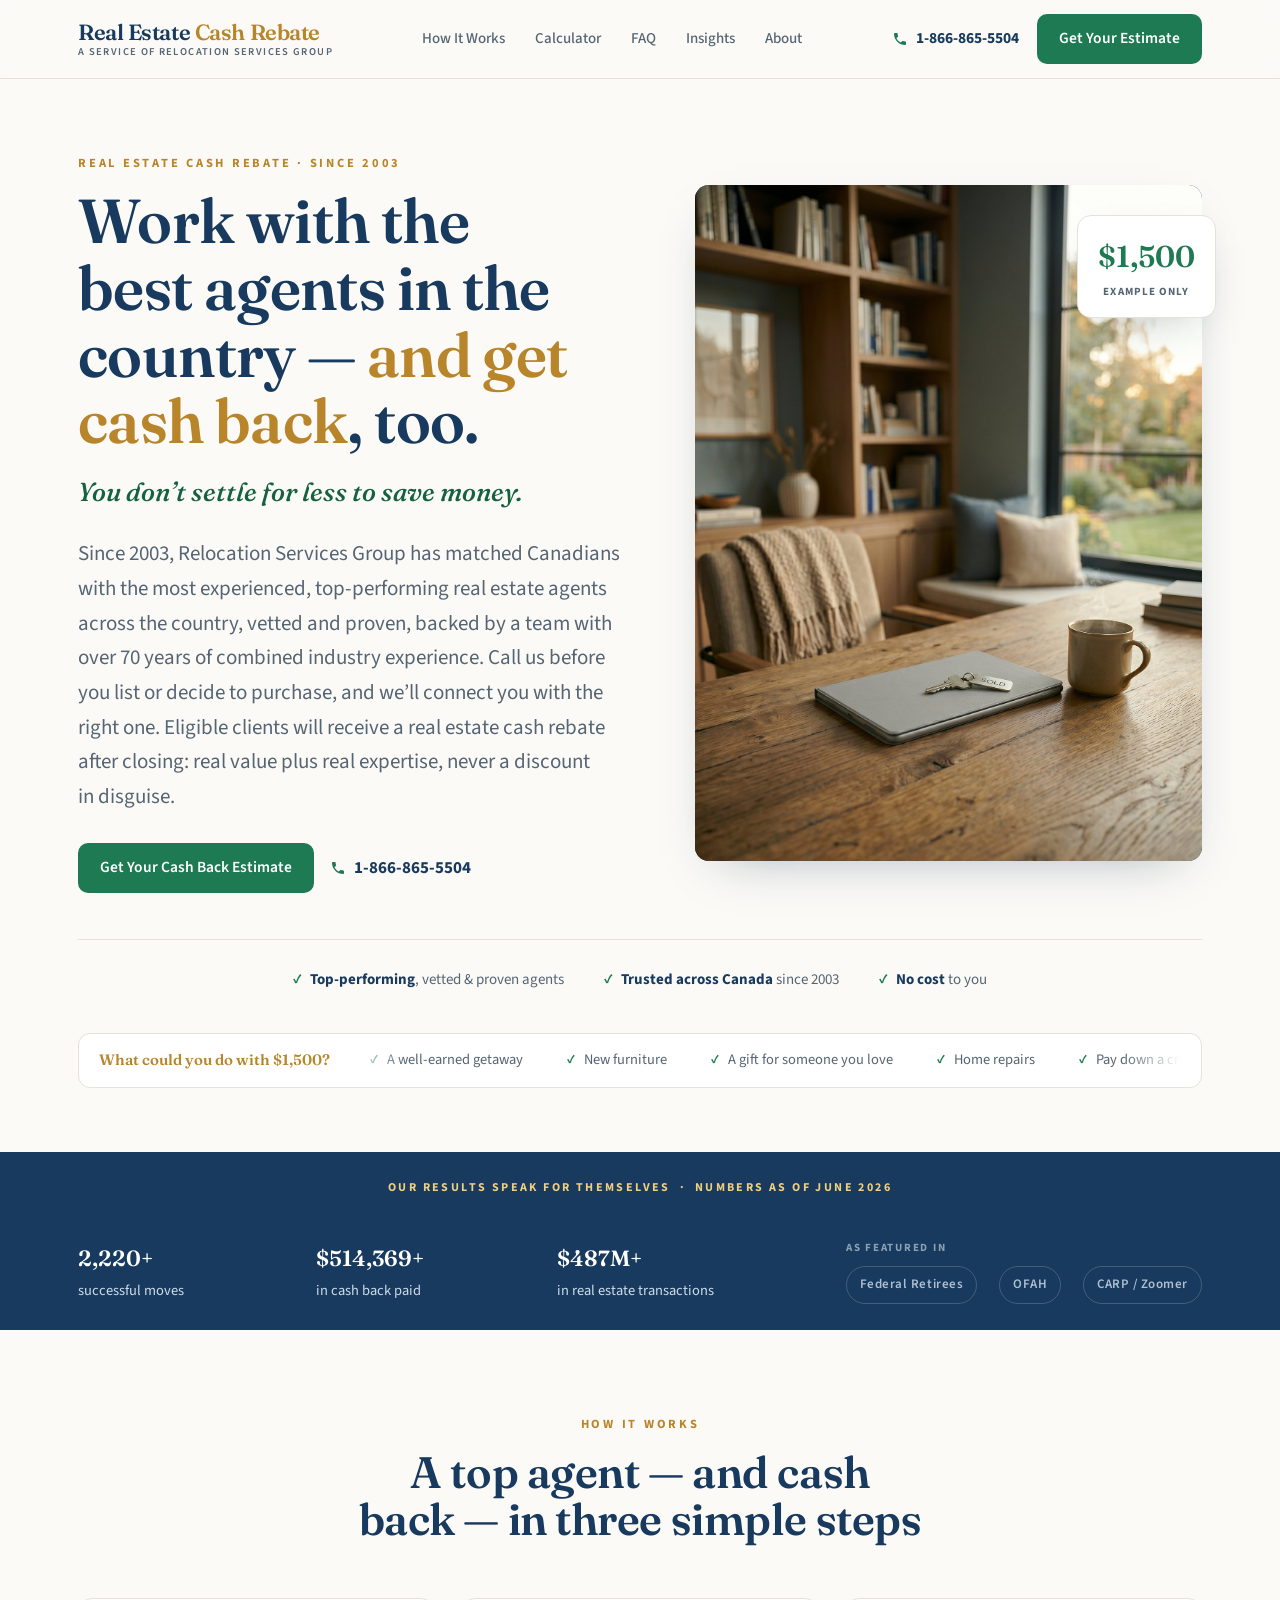
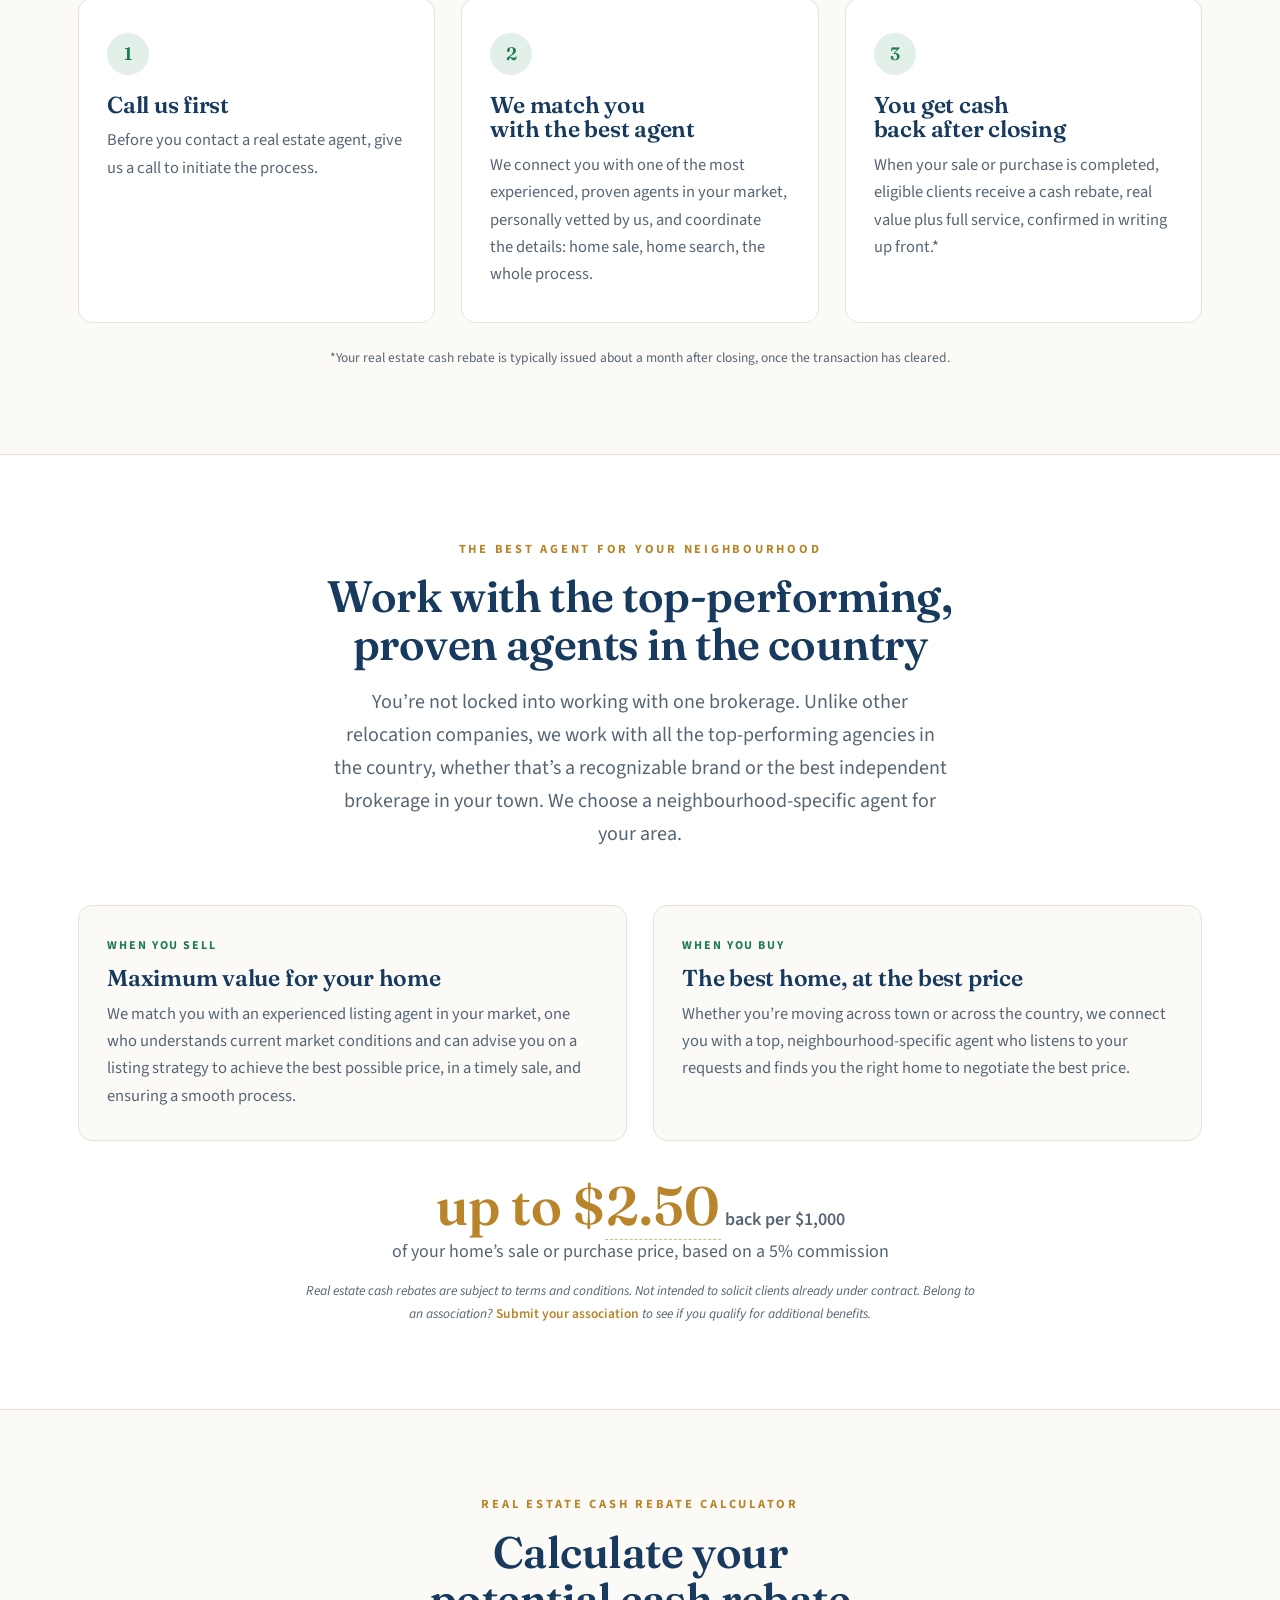
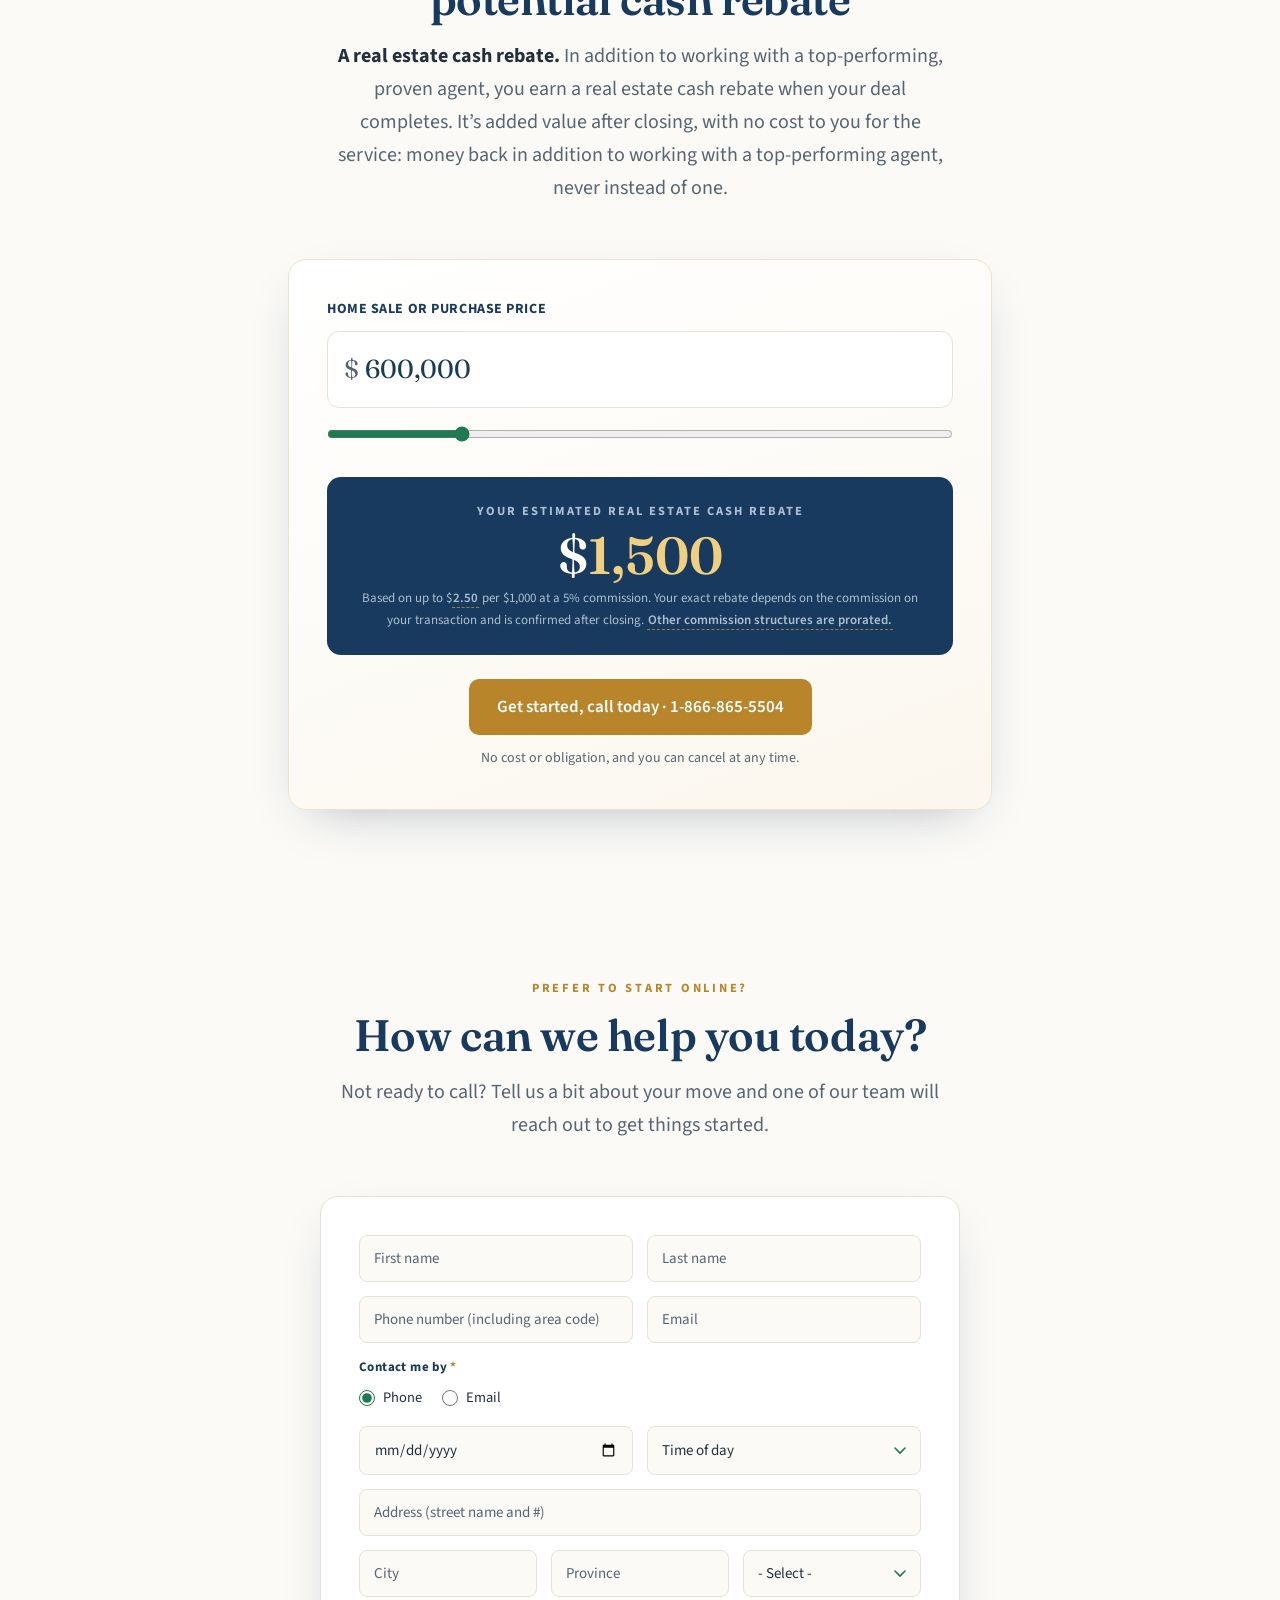
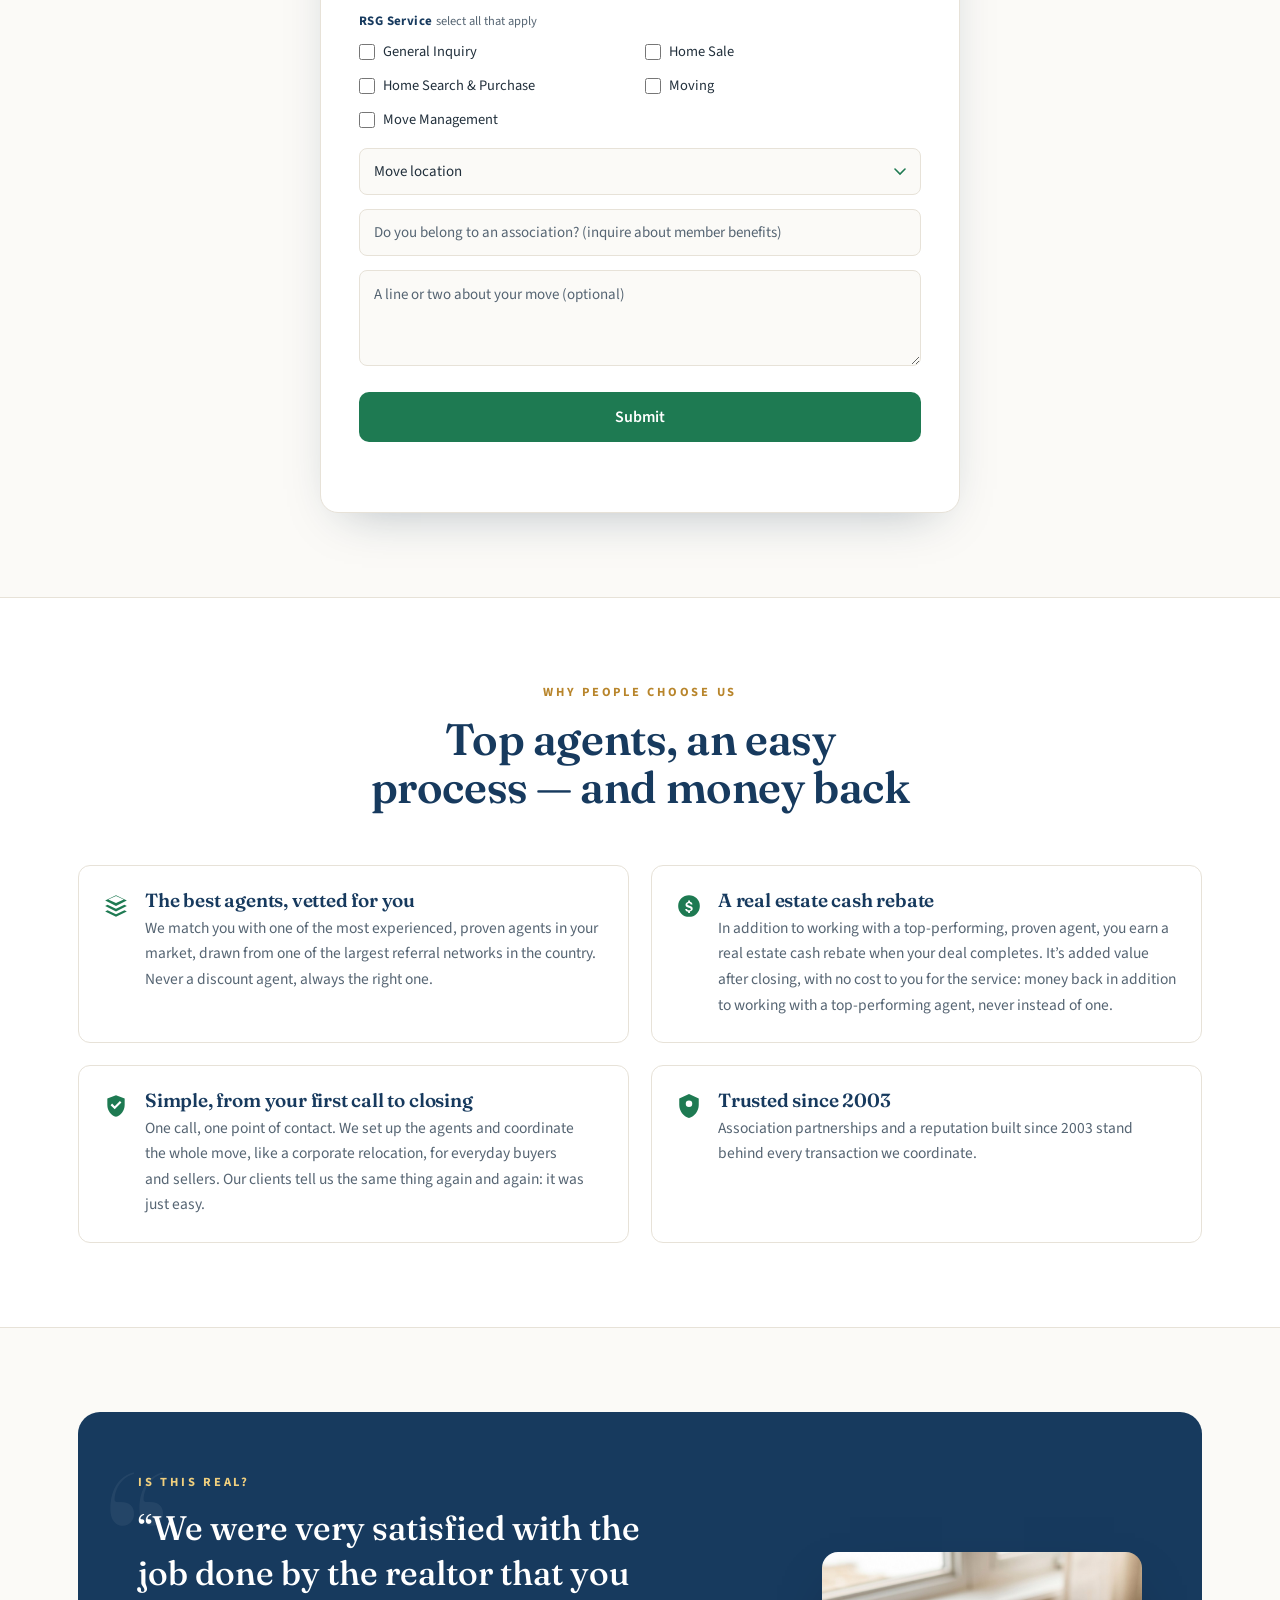
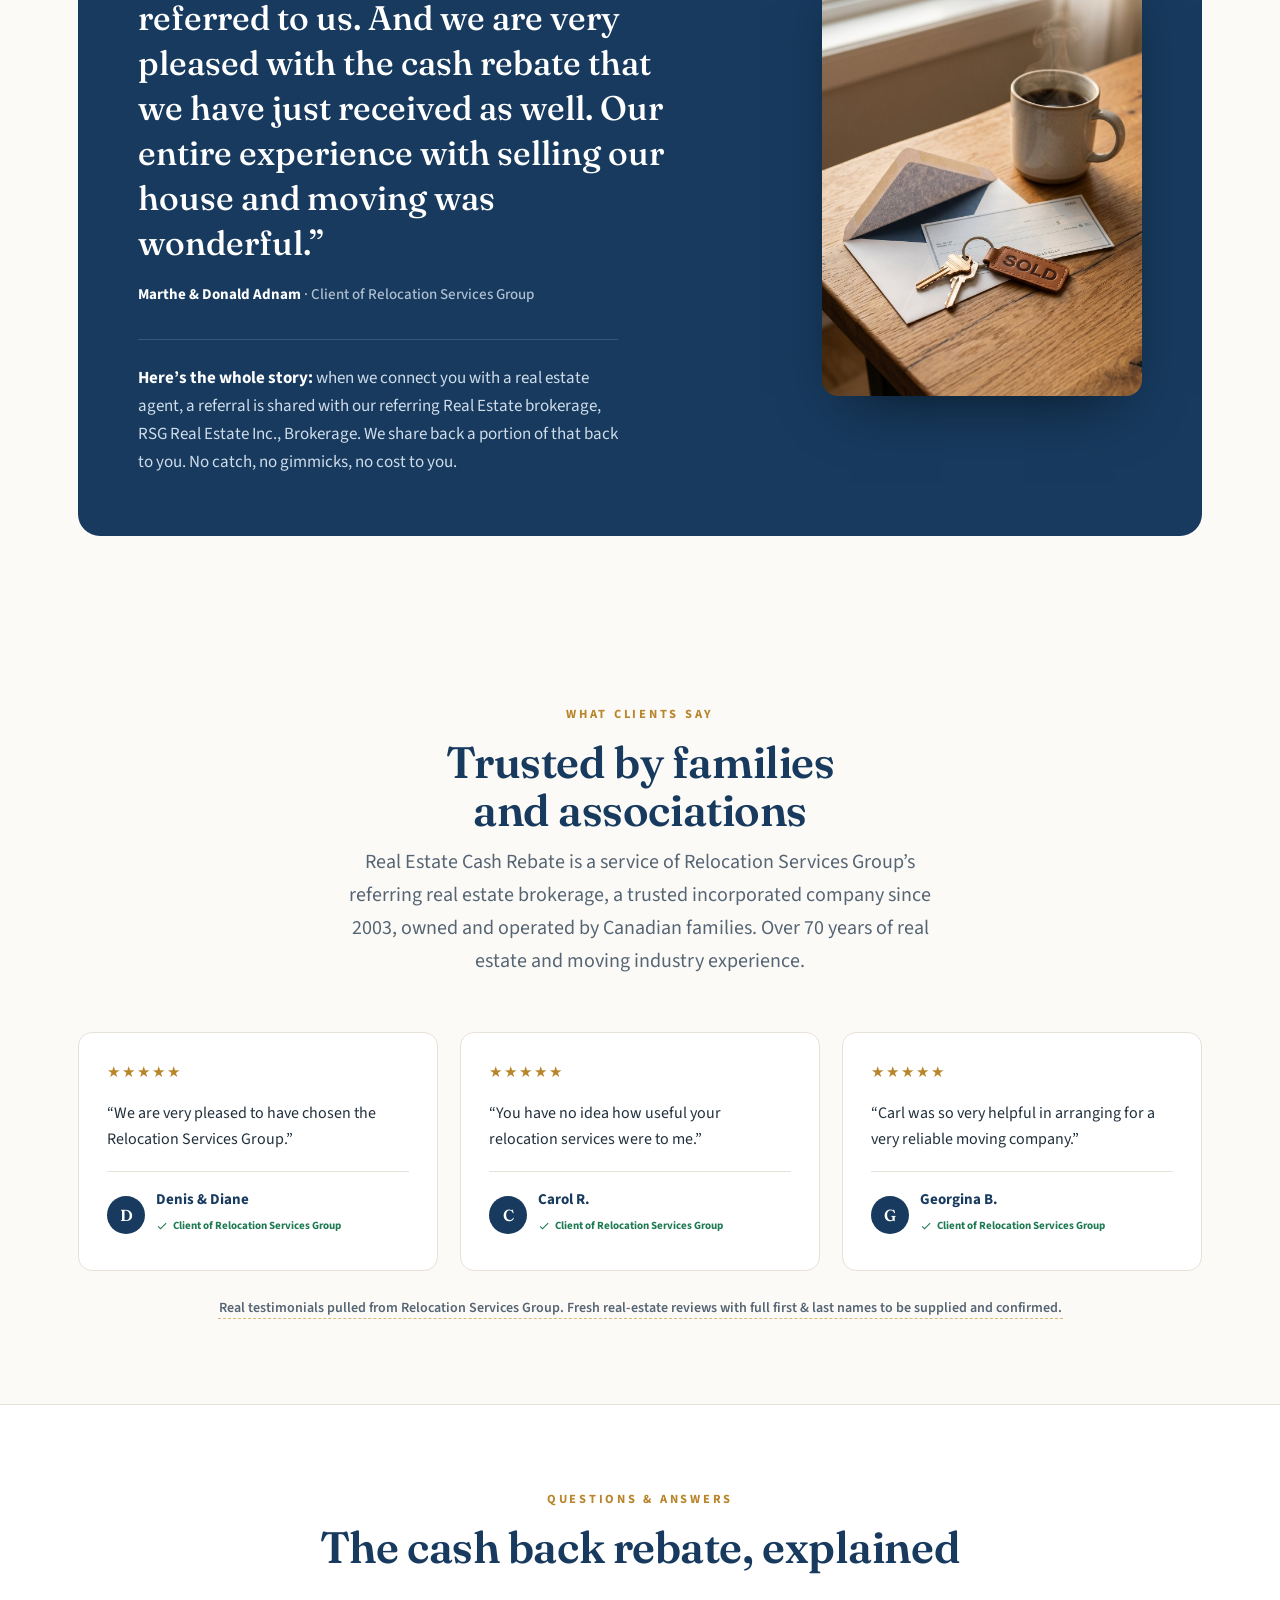
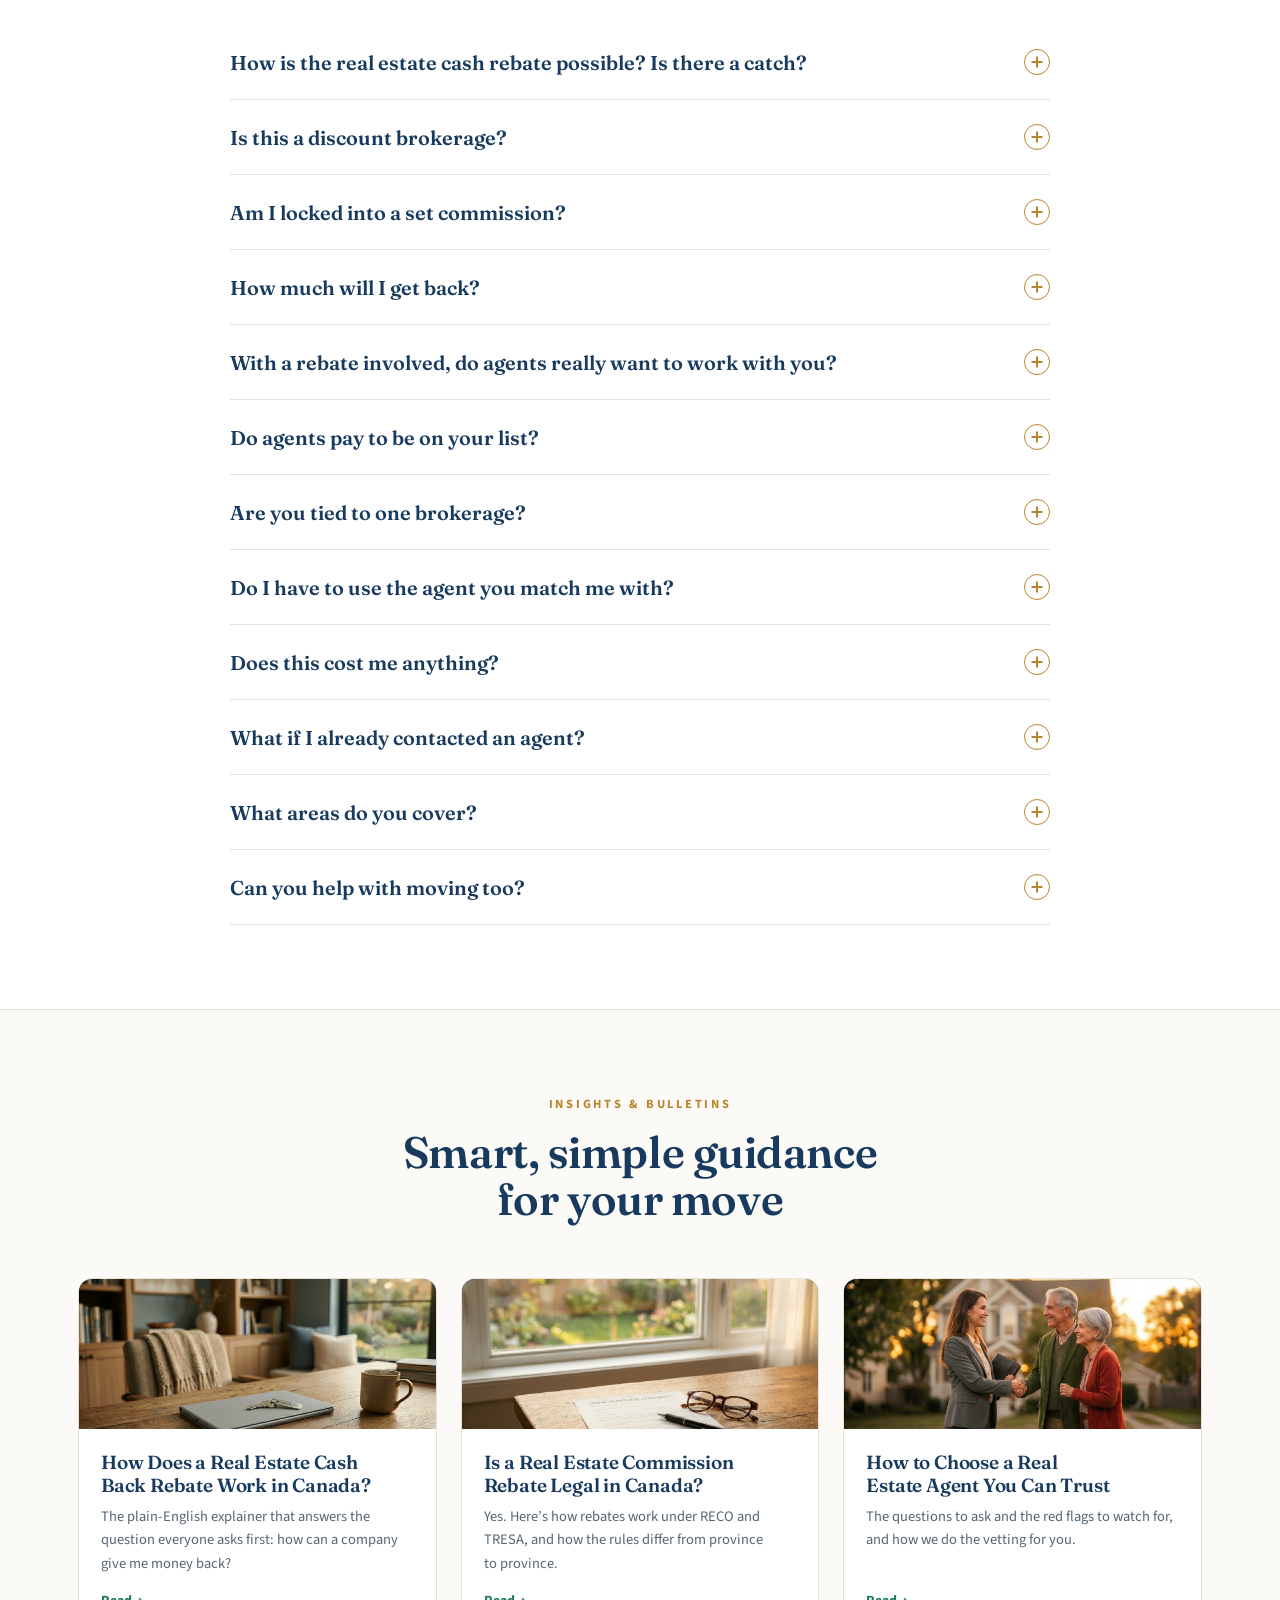
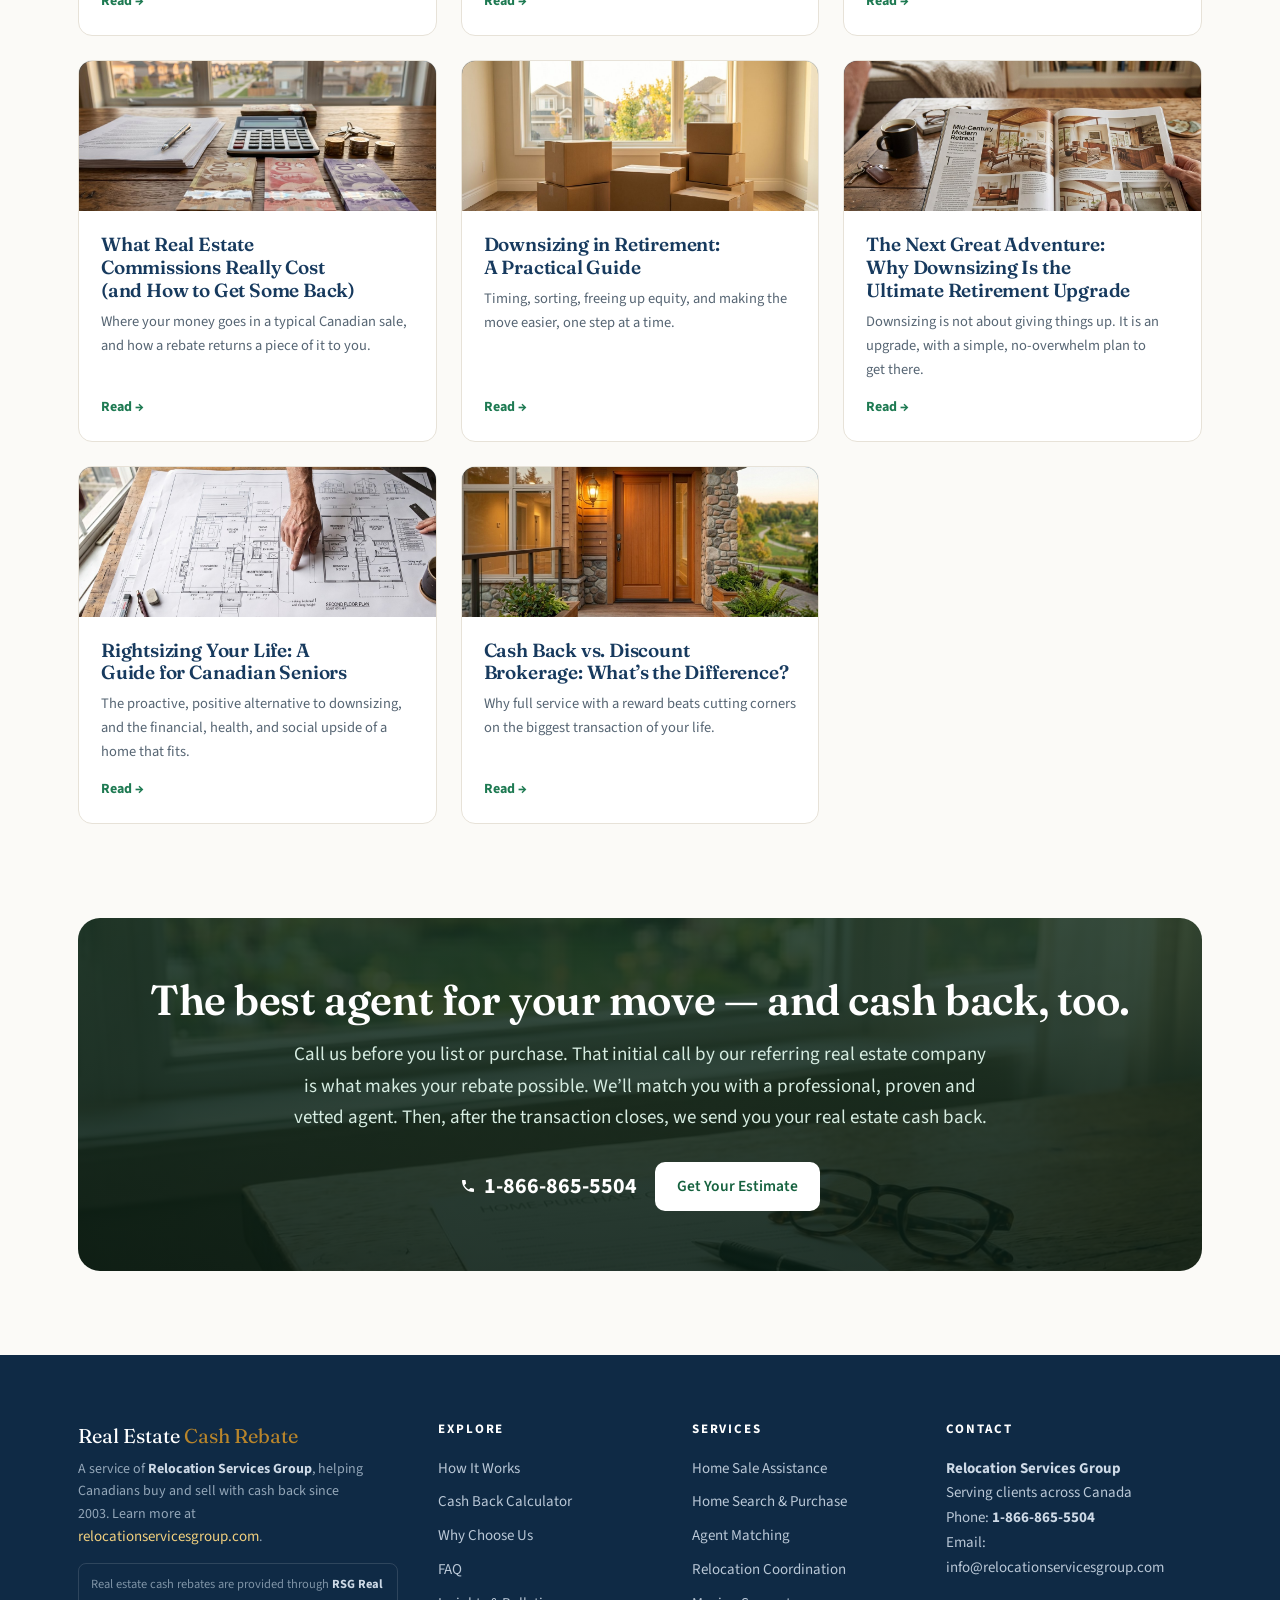
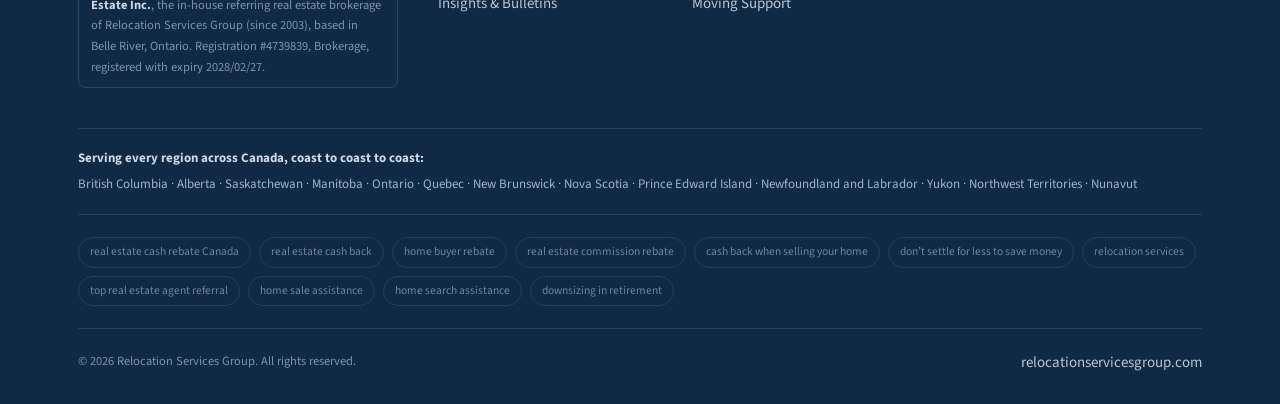
==== index.html @ 8f7b633a "Move contact form section up, directly under the calculator Give people who scroll to the calculator" ====
<!DOCTYPE html>
<html lang="en">
<head>
<meta charset="UTF-8">
<meta name="viewport" content="width=device-width, initial-scale=1.0">
<title>Real Estate Cashback Canada | Cash Back When You Buy or Sell a Home</title>
<meta name="description" content="Real estate cashback done right. Since 2003, Relocation Services Group matches Canadians with the best, most experienced agents and pays a real estate cashback rebate after closing. You don't settle for less to save money. Call before you list.">
<meta name="keywords" content="real estate cashback, real estate cashback Canada, real estate cashback rebate, real estate cash rebate, cash back when buying a home, cash back when selling a home, home buyer rebate, real estate commission rebate, Relocation Services Group">
<meta name="author" content="Relocation Services Group">
<link rel="canonical" href="https://realestatecashback.ca/">
<link rel="icon" type="image/png" href="assets/favicon.png">
<meta name="theme-color" content="#173A5E">
<meta property="og:type" content="website">
<meta property="og:site_name" content="Real Estate Cash Rebate">
<meta property="og:title" content="Real Estate Cashback Canada | The Best Agents, and Cash Back, Too">
<meta property="og:description" content="Real estate cashback done right. Get matched with the best agents across Canada and earn a real estate cashback rebate after closing. You don't settle for less to save money.">
<meta property="og:url" content="https://realestatecashback.ca/">
<meta property="og:image" content="https://realestatecashback.ca/assets/img/og-image.jpg">
<meta property="og:image:width" content="1200">
<meta property="og:image:height" content="630">
<meta name="twitter:card" content="summary_large_image">
<meta name="twitter:title" content="Real Estate Cashback Canada | The Best Agents, and Cash Back, Too">
<meta name="twitter:description" content="Real estate cashback done right. Get matched with the best agents across Canada and earn a real estate cashback rebate after closing.">
<meta name="twitter:image" content="https://realestatecashback.ca/assets/img/og-image.jpg">

<link rel="preconnect" href="https://fonts.googleapis.com">
<link rel="preconnect" href="https://fonts.gstatic.com" crossorigin>
<link href="https://fonts.googleapis.com/css2?family=Fraunces:opsz,wght@9..144,400;9..144,500;9..144,600;9..144,700&family=Source+Sans+3:wght@300;400;500;600;700&display=swap" rel="stylesheet">
<style>
  :root{
    --paper:#FBFAF7;          /* warm off-white base */
    --white:#FFFFFF;
    --ink:#22303C;            /* charcoal body text */
    --ink-soft:#566573;
    --navy:#173A5E;           /* primary, trust */
    --navy-deep:#0F2A45;
    --slate:#5E83A4;          /* support */
    --gold:#B8852B;           /* heritage gold, reward moments */
    --gold-soft:#F3E6C8;
    --green:#1E7A52;          /* action / money / go */
    --green-deep:#16623F;
    --green-soft:#E3F0E9;     /* light green accent wash */
    --green-line:#BFE0CF;     /* light green hairline */
    --line:#E7E2D8;           /* warm hairline */
    --shadow:0 18px 50px -24px rgba(15,42,69,.35);
    --radius:14px;
    --maxw:1180px;
  }
  *{margin:0;padding:0;box-sizing:border-box}
  html{scroll-behavior:smooth}
  body{font-family:'Source Sans 3',sans-serif;color:var(--ink);background:var(--paper);line-height:1.65;font-size:18px;-webkit-font-smoothing:antialiased;text-wrap:pretty}
  h1,h2,h3,h4{font-family:'Fraunces',serif;color:var(--navy);line-height:1.08;font-weight:600;letter-spacing:-.01em;text-wrap:balance}
  a{color:inherit;text-decoration:none}
  .wrap{max-width:var(--maxw);margin:0 auto;padding:0 28px}
  section{padding:84px 0}
  .eyebrow{font-family:'Source Sans 3',sans-serif;font-weight:700;font-size:12.5px;letter-spacing:.22em;text-transform:uppercase;color:var(--gold);margin-bottom:14px}
  .lead{font-size:20px;color:var(--ink-soft);max-width:62ch}

  /* placeholder marking */
  .ph{border-bottom:1px dashed rgba(200,162,62,.7);padding:0 1px;cursor:help;font-style:normal;font-weight:600}

  /* ===== NAV ===== */
  header{position:sticky;top:0;z-index:50;background:rgba(251,250,247,.86);backdrop-filter:blur(10px);border-bottom:1px solid var(--line)}
  .nav{display:flex;align-items:center;justify-content:space-between;height:78px}
  .brand{display:flex;flex-direction:column;line-height:1}
  .brand .mark{font-family:'Fraunces',serif;font-weight:600;font-size:22px;color:var(--navy);letter-spacing:-.02em}
  .brand .mark span{color:var(--gold)}
  .brand .sub{font-size:10.5px;letter-spacing:.13em;text-transform:uppercase;color:var(--ink-soft);margin-top:4px;font-weight:600}
  .navlinks{display:flex;gap:30px;align-items:center}
  .navlinks a{font-size:15px;font-weight:500;color:var(--ink-soft);transition:color .2s}
  .navlinks a:hover{color:var(--navy)}
  .nav-cta{display:flex;align-items:center;gap:18px}
  .phone{display:flex;align-items:center;gap:8px;font-weight:700;color:var(--navy);font-size:15.5px}
  .phone svg{width:16px;height:16px;fill:var(--green)}
  .btn{display:inline-block;background:var(--green);color:#fff;font-weight:600;font-size:15.5px;padding:12px 22px;border-radius:10px;border:none;cursor:pointer;transition:transform .15s, background .2s;font-family:inherit}
  .btn:hover{background:var(--green-deep);transform:translateY(-1px)}
  .btn-ghost{background:transparent;color:var(--navy);border:1.5px solid var(--navy)}
  .btn-ghost:hover{background:var(--navy);color:#fff}
  .btn-gold{background:var(--gold)}
  .btn-gold:hover{background:#9c6f1f}
  .hamb{display:none;flex-direction:column;gap:5px;background:none;border:none;cursor:pointer;padding:8px}
  .hamb span{width:24px;height:2px;background:var(--navy);transition:.3s}

  /* ===== HERO ===== */
  .hero{padding:74px 0 64px;position:relative;overflow:hidden}
  .hero-grid{display:grid;grid-template-columns:1.05fr .95fr;gap:56px;align-items:center}
  .hero h1{font-size:clamp(38px,5vw,62px);font-weight:600}
  .hero h1 em{font-style:normal;color:var(--gold)}
  .hero .lead{margin:22px 0 30px;font-size:21px}
  .hero-actions{display:flex;gap:16px;align-items:center;flex-wrap:wrap}
  .hero-actions .phone{font-size:17px}
  .hero-trust{margin-top:46px;padding-top:28px;border-top:1px solid var(--line);display:flex;flex-wrap:wrap;justify-content:center;gap:16px 40px;font-size:15px;color:var(--ink-soft)}
  .hero-trust span::before{content:"\2713";color:var(--green);font-weight:800;font-size:13px;position:relative;top:-1px;margin-right:9px}
  .hero-trust b{color:var(--navy);font-weight:700}
  .hero-card{position:relative}
  .imgph{position:relative;border-radius:var(--radius);overflow:hidden;box-shadow:var(--shadow);aspect-ratio:3/4;background:
    radial-gradient(120% 90% at 70% 10%, #2C557E 0%, #173A5E 45%, #0F2A45 100%);}
  .imgph .scene{position:absolute;inset:0;display:flex;align-items:flex-end;justify-content:center}
  .imgph svg{width:78%;height:auto;opacity:.96}
  .imgph img{position:absolute;inset:0;width:100%;height:100%;object-fit:cover;object-position:center;display:block}
  .imgph .cap{position:absolute;left:14px;bottom:12px;font-size:11.5px;color:#cdd9e6;background:rgba(15,42,69,.5);padding:5px 10px;border-radius:7px;letter-spacing:.02em}
  .badge-float{position:absolute;right:-14px;top:30px;background:#fff;border:1px solid var(--line);border-radius:14px;box-shadow:var(--shadow);padding:16px 20px;text-align:center}
  .badge-float .big{font-family:'Fraunces',serif;font-size:30px;color:var(--green);font-weight:600}
  .badge-float .lbl{font-size:11px;letter-spacing:.1em;text-transform:uppercase;color:var(--ink-soft);font-weight:700;margin-top:2px}

  /* ===== TRUST BAR ===== */
  .trustbar{background:var(--navy);color:#dde7f0;padding:26px 0}
  .trustbar .wrap{display:flex;align-items:center;justify-content:space-between;gap:30px;flex-wrap:wrap}
  .trust-eyebrow{flex-basis:100%;text-align:center;color:#F0CF7E;font-weight:700;font-size:12px;letter-spacing:.2em;text-transform:uppercase;margin-bottom:12px}
  .trust-item{font-size:14.5px;color:#cfdcea;display:flex;flex-direction:column;gap:2px}
  .trust-item b{font-family:'Fraunces',serif;color:#fff;font-size:22px;font-weight:600}
  .trust-logos{display:flex;gap:22px;align-items:center;flex-wrap:wrap}
  .trust-logos span{font-size:13px;font-weight:600;letter-spacing:.04em;color:#aebfd1;border:1px solid rgba(255,255,255,.18);padding:7px 13px;border-radius:30px}
  .trust-featured{display:flex;flex-direction:column;gap:9px;align-items:flex-start}
  .trust-featured-label{font-size:11px;letter-spacing:.16em;text-transform:uppercase;color:#8ba0b5;font-weight:700}

  /* ===== STEPS ===== */
  .center{text-align:center;max-width:720px;margin:0 auto 54px}
  .center .lead{margin:0 auto}
  .steps{display:grid;grid-template-columns:repeat(3,1fr);gap:26px}
  .step{background:var(--white);border:1px solid var(--line);border-radius:var(--radius);padding:34px 28px;position:relative}
  .step .num{font-family:'Fraunces',serif;font-size:18px;font-weight:600;color:var(--green);width:42px;height:42px;border-radius:50%;background:var(--green-soft);display:flex;align-items:center;justify-content:center;margin-bottom:18px}
  .step h3{font-size:23px;margin-bottom:10px}
  .step p{color:var(--ink-soft);font-size:16.5px}

  /* ===== VALUE ===== */
  .value{background:var(--white);border-top:1px solid var(--line);border-bottom:1px solid var(--line)}
  .value-grid{display:grid;grid-template-columns:1.1fr 1fr;gap:56px;align-items:center}
  .value h2{font-size:clamp(30px,3.6vw,44px);margin-bottom:18px}
  .value .rate{font-family:'Fraunces',serif;font-size:54px;color:var(--gold);font-weight:600;line-height:1}
  .value .rate small{font-size:18px;color:var(--ink-soft);font-family:'Source Sans 3';font-weight:600}
  .disclaim{font-size:13.5px;color:var(--ink-soft);margin-top:14px;font-style:italic}
  .value-split{display:grid;grid-template-columns:1fr 1fr;gap:26px;margin:42px 0 38px}
  .vcol{background:var(--paper);border:1px solid var(--line);border-radius:var(--radius);padding:30px 28px}
  .vcol .vtag{font-weight:700;font-size:12px;letter-spacing:.16em;text-transform:uppercase;color:var(--green);margin-bottom:10px}
  .vcol h3{font-size:23px;margin-bottom:10px}
  .vcol p{color:var(--ink-soft);font-size:16.5px}
  .rate-callout{text-align:center;max-width:680px;margin:0 auto}
  .hero .tagline{font-family:'Fraunces',serif;font-style:italic;font-size:clamp(20px,2.4vw,26px);color:var(--green-deep);margin:16px 0 0;font-weight:500}

  /* ===== CALCULATOR ===== */
  .calc-card{background:linear-gradient(160deg,#fff, #FBF7EE);border:1px solid #ECE3CF;border-radius:18px;padding:38px;box-shadow:var(--shadow)}
  .calc-card label{display:block;font-weight:700;font-size:14px;letter-spacing:.04em;text-transform:uppercase;color:var(--navy);margin-bottom:10px}
  .calc-input{display:flex;align-items:center;border:1.5px solid var(--line);border-radius:12px;background:#fff;padding:4px 16px;font-size:26px;font-family:'Fraunces',serif;color:var(--navy)}
  .calc-input span{color:var(--ink-soft)}
  .calc-input input{border:none;outline:none;font:inherit;color:var(--navy);width:100%;padding:12px 6px;background:transparent}
  input[type=range]{width:100%;margin-top:18px;accent-color:var(--green)}
  .calc-result{margin-top:26px;background:var(--navy);border-radius:14px;padding:24px 26px;color:#fff;text-align:center}
  .calc-result .lbl{font-size:12.5px;letter-spacing:.16em;text-transform:uppercase;color:#aebfd1;font-weight:700}
  .calc-result .amt{font-family:'Fraunces',serif;font-size:52px;font-weight:600;color:#fff;line-height:1.05;margin:6px 0}
  .calc-result .amt em{color:#F0CF7E;font-style:normal}
  .calc-note{font-size:13px;color:#aebfd1;margin-top:6px}

  /* ===== REBATE TICKER ===== */
  .rebate-ticker{margin-top:40px;display:flex;align-items:center;gap:18px;background:var(--white);border:1px solid var(--line);border-radius:12px;padding:14px 20px;overflow:hidden}
  .rt-label{flex-shrink:0;font-family:'Fraunces',serif;font-weight:600;font-size:15px;color:var(--gold)}
  .rt-track{display:flex;overflow:hidden;-webkit-mask-image:linear-gradient(90deg,transparent,#000 7%,#000 93%,transparent);mask-image:linear-gradient(90deg,transparent,#000 7%,#000 93%,transparent)}
  .rt-set{display:flex;flex-shrink:0;animation:rtscroll 30s linear infinite}
  .rt-set span{white-space:nowrap;font-size:14.5px;color:var(--ink-soft);padding:0 22px;display:flex;align-items:center;gap:9px}
  .rt-set span::before{content:"\2713";color:var(--green);font-weight:800;font-size:12px}
  @keyframes rtscroll{from{transform:translateX(0)}to{transform:translateX(-100%)}}
  @media(prefers-reduced-motion:reduce){.rt-set{animation:none}.rt-track{overflow-x:auto}}

  /* ===== WHY ===== */
  .why-grid{display:grid;grid-template-columns:repeat(2,1fr);gap:22px;margin-top:10px}
  .why-item{display:flex;gap:16px;background:var(--white);border:1px solid var(--line);border-radius:12px;padding:24px}
  .why-item svg{width:26px;height:26px;flex-shrink:0;fill:var(--green);margin-top:3px}
  .why-item h4{font-size:19px;margin-bottom:5px}
  .why-item p{font-size:15.5px;color:var(--ink-soft)}

  /* ===== PROOF / SKEPTIC ===== */
  .proof{background:var(--navy);color:#fff;border-radius:22px;padding:60px;margin:0 auto;position:relative;overflow:hidden}
  .proof::before{content:"\201C";position:absolute;top:-30px;left:30px;font-family:'Fraunces',serif;font-size:220px;color:rgba(255,255,255,.06)}
  .proof .eyebrow{color:#F0CF7E}
  .proof blockquote{font-family:'Fraunces',serif;font-size:clamp(24px,3vw,34px);font-weight:500;line-height:1.32;color:#fff;max-width:24ch;position:relative}
  .proof cite{display:block;margin-top:20px;font-style:normal;font-size:15px;color:#aebfd1;font-family:'Source Sans 3'}
  .proof cite b{color:#fff}
  .proof .explain{margin-top:34px;border-top:1px solid rgba(255,255,255,.14);padding-top:24px;max-width:60ch;color:#cfdcea;font-size:17px}
  .proof-grid{display:grid;grid-template-columns:1fr 320px;gap:50px;align-items:center;position:relative;z-index:1}
  .proof-media{position:relative;margin:0;border-radius:16px;overflow:hidden;box-shadow:0 26px 60px -28px rgba(0,0,0,.65)}
  .proof-media img{display:block;width:100%;height:auto}
  .proof-media figcaption{position:absolute;left:12px;bottom:10px;font-size:10.5px;letter-spacing:.06em;text-transform:uppercase;color:#e9eef3;background:rgba(15,42,69,.62);padding:4px 9px;border-radius:6px}

  /* ===== TESTIMONIALS ===== */
  .tgrid{display:grid;grid-template-columns:repeat(3,1fr);gap:22px;margin-top:10px}
  .tcard{background:var(--white);border:1px solid var(--line);border-radius:14px;padding:28px;display:flex;flex-direction:column}
  .stars{color:var(--gold);font-size:15px;letter-spacing:2px;margin-bottom:14px}
  .tcard p{font-size:16px;color:var(--ink);flex:1}
  .tcard .who{margin-top:18px;padding-top:16px;border-top:1px solid var(--line);display:flex;align-items:center;gap:11px}
  .avatar{width:38px;height:38px;border-radius:50%;background:var(--navy);color:#fff;display:flex;align-items:center;justify-content:center;font-family:'Fraunces',serif;font-weight:600;font-size:16px}
  .who .nm{font-weight:700;font-size:15px;color:var(--navy)}
  .who .src{font-size:12px;color:var(--ink-soft)}
  .verified{display:inline-flex;align-items:center;gap:5px;font-size:11px;color:var(--green);font-weight:700;margin-top:2px}
  .verified svg{width:12px;height:12px;fill:var(--green)}

  /* ===== FAQ ===== */
  .faq{max-width:820px;margin:0 auto}
  .faq-item{border-bottom:1px solid var(--line)}
  .faq-q{width:100%;text-align:left;background:none;border:none;cursor:pointer;padding:24px 0;display:flex;justify-content:space-between;align-items:center;gap:20px;font-family:'Fraunces',serif;font-size:20px;font-weight:600;color:var(--navy)}
  .faq-q .ic{flex-shrink:0;width:26px;height:26px;border-radius:50%;border:1.5px solid var(--gold);position:relative;transition:.3s}
  .faq-q .ic::before,.faq-q .ic::after{content:"";position:absolute;background:var(--gold);left:50%;top:50%;transform:translate(-50%,-50%)}
  .faq-q .ic::before{width:11px;height:2px}
  .faq-q .ic::after{width:2px;height:11px;transition:.3s}
  .faq-item.open .ic::after{transform:translate(-50%,-50%) rotate(90deg);opacity:0}
  .faq-a{max-height:0;overflow:hidden;transition:max-height .35s ease}
  .faq-a p{padding:0 0 24px;color:var(--ink-soft);font-size:17px;max-width:70ch}

  /* ===== BULLETINS ===== */
  .bgrid{display:grid;grid-template-columns:repeat(3,1fr);gap:24px;margin-top:10px}
  .bcard{background:var(--white);border:1px solid var(--line);border-radius:14px;overflow:hidden;transition:transform .2s, box-shadow .2s;display:flex;flex-direction:column}
  .bcard:hover{transform:translateY(-3px);box-shadow:var(--shadow)}
  .bcard .thumb{height:150px;background:linear-gradient(135deg,var(--navy),var(--slate));display:flex;align-items:center;justify-content:center;position:relative;overflow:hidden}
  .bcard .thumb img{position:absolute;inset:0;width:100%;height:100%;object-fit:cover}
  .bcard .thumb span{color:#F0CF7E;font-size:11px;letter-spacing:.18em;text-transform:uppercase;font-weight:700}
  .bcard .body{padding:22px;display:flex;flex-direction:column;flex:1}
  .bcard h4{font-size:19px;line-height:1.2;margin-bottom:8px;text-wrap:balance}
  .bcard p{font-size:14.5px;color:var(--ink-soft);flex:1}
  .bcard .read{margin-top:14px;color:var(--green);font-weight:700;font-size:14px}

  /* ===== CTA BAND ===== */
  .ctaband{background:linear-gradient(rgba(11,40,27,.82),rgba(8,28,20,.88)),url('assets/img/bulletin-legal-contract.jpg');background-size:cover;background-position:center 62%;color:#fff;border-radius:22px;padding:60px;text-align:center}
  .ctaband h2{color:#fff;font-size:clamp(28px,3.4vw,42px);margin-bottom:16px}
  .ctaband p{color:#d6ece1;font-size:19px;max-width:880px;margin:0 auto 28px;text-wrap:balance}
  .ctaband .row{display:flex;gap:18px;justify-content:center;align-items:center;flex-wrap:wrap}
  .ctaband .phone{color:#fff;font-size:22px}
  .ctaband .phone svg{fill:#fff}
  .ctaband .btn{background:#fff;color:var(--green-deep)}
  .ctaband .btn:hover{background:#eafaf2}
  .contact-card{max-width:640px;margin:0 auto;background:var(--white);border:1px solid var(--line);border-radius:18px;padding:38px;box-shadow:var(--shadow);text-align:left}
  .cf-row{display:grid;grid-template-columns:1fr 1fr;gap:14px;margin-bottom:14px}
  .contact-card input,.contact-card select,.contact-card textarea{width:100%;font-family:inherit;font-size:15px;color:var(--ink);background:var(--paper);border:1px solid var(--line);border-radius:8px;padding:12px 14px;outline:none;transition:border-color .18s, box-shadow .18s}
  .contact-card textarea{margin-bottom:14px;resize:vertical;line-height:1.55}
  .contact-card input:focus,.contact-card select:focus,.contact-card textarea:focus{border-color:var(--green);box-shadow:0 0 0 3px var(--green-soft)}
  .contact-card ::placeholder{color:var(--ink-soft)}
  .contact-card select{appearance:none;cursor:pointer;padding-right:36px;background-image:url("data:image/svg+xml,%3Csvg xmlns='http://www.w3.org/2000/svg' width='12' height='8' viewBox='0 0 12 8'%3E%3Cpath d='M1 1l5 5 5-5' stroke='%231E7A52' stroke-width='1.6' fill='none' stroke-linecap='round'/%3E%3C/svg%3E");background-repeat:no-repeat;background-position:right 14px center}
  .cf-submit{width:100%;justify-content:center;margin-top:2px;cursor:pointer;border:none;font-size:16px;padding:14px 22px}
  .cf-status{font-size:13.5px;margin-top:14px;text-align:center;min-height:18px;line-height:1.5}
  .cf-status.ok{color:var(--green-deep);font-weight:600}
  .cf-status.err{color:#B3423A}
  .cf-hp{position:absolute;left:-9999px;width:1px;height:1px;overflow:hidden}
  .cf-row-3{grid-template-columns:1fr 1fr 1fr}
  .contact-card>select,.contact-card>input{margin-bottom:14px}
  .cf-field{margin-bottom:16px}
  .cf-label{font-weight:700;font-size:13px;letter-spacing:.03em;color:var(--navy);margin-bottom:8px}
  .cf-label .req{color:var(--gold)}
  .cf-note{font-weight:400;font-size:12.5px;color:var(--ink-soft);text-transform:none;letter-spacing:0}
  .cf-radio-row{display:flex;gap:20px}
  .cf-radio,.cf-check{display:flex;align-items:center;gap:8px;font-size:14.5px;color:var(--ink);cursor:pointer}
  .cf-radio input,.cf-check input{width:16px;height:16px;accent-color:var(--green);cursor:pointer}
  .cf-check-grid{display:grid;grid-template-columns:1fr 1fr;gap:10px}
  @media(max-width:640px){.cf-row{grid-template-columns:1fr}.cf-row-3{grid-template-columns:1fr}.cf-check-grid{grid-template-columns:1fr}}

  /* ===== FOOTER ===== */
  footer{background:var(--navy-deep);color:#b9c7d6;padding:64px 0 28px;font-size:15px}
  .fcols{display:grid;grid-template-columns:1.5fr 1fr 1fr 1.2fr;gap:40px;padding-bottom:40px;border-bottom:1px solid rgba(255,255,255,.1)}
  footer h5{font-family:'Source Sans 3';color:#fff;font-size:13px;letter-spacing:.14em;text-transform:uppercase;margin-bottom:16px;font-weight:700}
  footer a{color:#b9c7d6;display:block;margin-bottom:9px;transition:color .2s;font-size:15px}
  footer a:hover{color:#F0CF7E}
  .fbrand .mark{font-family:'Fraunces',serif;font-size:20px;color:#fff;margin-bottom:6px}
  .fbrand .mark span{color:var(--gold)}
  .lineage{color:#93a6b8;font-size:14px;line-height:1.6;margin-bottom:14px;max-width:42ch}
  .lineage a{display:inline;color:#F0CF7E}
  .reco{font-size:12.5px;color:#7e93a6;border:1px solid rgba(255,255,255,.13);border-radius:8px;padding:10px 12px;margin-top:8px}
  .nap b{color:#cdd9e6}
  .fareas{padding:18px 0;border-bottom:1px solid rgba(255,255,255,.1);font-size:13px;color:#9fb4c7;line-height:1.7}
  .fareas b{color:#cdd9e6;display:block;margin-bottom:4px}
  .keywords{padding:22px 0;border-bottom:1px solid rgba(255,255,255,.1);display:flex;flex-wrap:wrap;gap:8px}
  .keywords span{font-size:11.5px;color:#6f8499;border:1px solid rgba(255,255,255,.09);padding:5px 11px;border-radius:20px}
  .fbottom{padding-top:22px;display:flex;justify-content:space-between;flex-wrap:wrap;gap:12px;font-size:12.5px;color:#7e93a6}
  .fbottom a{display:inline;margin:0 0 0 16px}

  /* reveal */
  .reveal{opacity:0;transform:translateY(22px);transition:opacity .7s ease, transform .7s ease}
  .reveal.in{opacity:1;transform:none}

  /* responsive */
  @media(max-width:900px){
    .navlinks,.nav-cta .phone{display:none}
    .hamb{display:flex}
    .navlinks.mobile{display:flex;position:absolute;top:78px;left:0;right:0;background:var(--paper);flex-direction:column;padding:20px 28px;gap:18px;border-bottom:1px solid var(--line);box-shadow:var(--shadow)}
    .hero-grid,.value-grid{grid-template-columns:1fr;gap:36px}
    .hero-trust{flex-direction:column;align-items:center;gap:14px;margin-top:34px;padding-top:24px}
    .steps,.tgrid,.bgrid,.why-grid,.fcols,.value-split,.proof-grid{grid-template-columns:1fr}
    .proof-media{max-width:300px;margin:6px auto 0}
    .trustbar .wrap{flex-direction:column;align-items:center;text-align:center;gap:16px}
    .trust-featured{align-items:center}
    .badge-float{right:14px}
    .proof,.ctaband{padding:40px 26px}
    section{padding:60px 0}
    .rebate-ticker{flex-direction:column;align-items:flex-start;height:auto;gap:10px}
    .rt-track{overflow:visible;-webkit-mask-image:none;mask-image:none}
    .rt-set{flex-direction:column;align-items:flex-start;animation:none;gap:10px;margin:0 auto}
    .rt-set[aria-hidden]{display:none}
    .rt-set span{padding:4px 14px 4px 0}
  }
</style>
<script type="application/ld+json">
{
  "@context": "https://schema.org",
  "@type": "Organization",
  "name": "Real Estate Cash Rebate",
  "alternateName": "Real Estate Cashback",
  "url": "https://realestatecashback.ca/",
  "logo": "https://realestatecashback.ca/assets/favicon.png",
  "image": "https://realestatecashback.ca/assets/img/og-image.jpg",
  "description": "Real estate cashback service that matches Canadians with the best, most experienced real estate agents and pays a real estate cashback rebate after closing. A service of Relocation Services Group, provided through RSG Real Estate Inc.",
  "telephone": "+1-866-865-5504",
  "email": "info@relocationservicesgroup.com",
  "foundingDate": "2003",
  "areaServed": { "@type": "Country", "name": "Canada" },
  "parentOrganization": { "@type": "Organization", "name": "Relocation Services Group", "url": "https://relocationservicesgroup.com" },
  "sameAs": ["https://relocationservicesgroup.com"]
}
</script>
<script type="application/ld+json">
{
  "@context": "https://schema.org",
  "@type": "FAQPage",
  "mainEntity": [
    { "@type": "Question", "name": "How is the real estate cashback rebate possible? Is there a catch?", "acceptedAnswer": { "@type": "Answer", "text": "No catch. When we connect you with a real estate agent, an industry referral is shared with us and we pass a portion of it back to you as a real estate cash rebate." } },
    { "@type": "Question", "name": "Is this a discount brokerage?", "acceptedAnswer": { "@type": "Answer", "text": "No. A discount brokerage saves you money by reducing the services it provides to you. We work the other way around: because we are not locked into one brokerage, we match you with a top-performing, proven agent from any company or market in the country, and you get full professional services. The real estate cash rebate is real value plus real expertise, paid after closing, never a trade-off on the quality of your agent. You get the best, and money back." } },
    { "@type": "Question", "name": "Am I locked into a set commission?", "acceptedAnswer": { "@type": "Answer", "text": "No. Commissions are always negotiable, and you agree on the rate directly with your agent, usually around 5 percent, though it varies by province. We are completely transparent: no one inflates the commission to pay for your rebate. You settle your own rate with the agent, and you still earn a real estate cash rebate on top." } },
    { "@type": "Question", "name": "How much will I get back?", "acceptedAnswer": { "@type": "Answer", "text": "Eligible clients receive up to $2.50 for every $1,000 of their home's sale or purchase price, based on a 5 percent commission. Use the calculator for an estimate, then call us to confirm your exact rebate." } },
    { "@type": "Question", "name": "With a rebate involved, do agents really want to work with you?", "acceptedAnswer": { "@type": "Answer", "text": "Yes, and that is the whole point. We choose agents for their reputation and the quality of their work, not for what they will pay us. For a great agent, our referrals are an ideal opportunity: real business they earn on merit, with no marketing dollars spent to find the client." } },
    { "@type": "Question", "name": "Do agents pay to be on your list?", "acceptedAnswer": { "@type": "Answer", "text": "No. Agents cannot pay to be referred by us, and we do not accept money from them, even when we are asked. We work only with the agents we believe are the best in each region." } },
    { "@type": "Question", "name": "Are you tied to one brokerage?", "acceptedAnswer": { "@type": "Answer", "text": "No. We are not bound to any single brokerage or franchise, and no agreement forces us to send you to a certain group of agents. We are free to match you with the best agent for your neighbourhood and your move, wherever they hold their licence." } },
    { "@type": "Question", "name": "Do I have to use the agent you match me with?", "acceptedAnswer": { "@type": "Answer", "text": "You choose. We match you with a top-performing, vetted agent, and you decide if they are the right fit. If they are not, call us and we will help." } },
    { "@type": "Question", "name": "Does this cost me anything?", "acceptedAnswer": { "@type": "Answer", "text": "No. The service is free to you, and the real estate cash rebate is money back in your pocket." } },
    { "@type": "Question", "name": "What if I already contacted an agent?", "acceptedAnswer": { "@type": "Answer", "text": "Call us anyway. The rebate depends on us making the introduction, so the earlier you call the better, but we will always tell you what is possible. We are never out to solicit clients who are already under contract." } },
    { "@type": "Question", "name": "What areas do you cover?", "acceptedAnswer": { "@type": "Answer", "text": "Every region across Canada, coast to coast to coast: British Columbia, Alberta, Saskatchewan, Manitoba, Ontario, Quebec, New Brunswick, Nova Scotia, Prince Edward Island, and Newfoundland and Labrador, plus Yukon, the Northwest Territories, and Nunavut. Call us to confirm coverage for your move." } },
    { "@type": "Question", "name": "Can you help with moving too?", "acceptedAnswer": { "@type": "Answer", "text": "Yes. As an added service we can coordinate trusted, vetted movers and review your moving costs. We do not chase the cheapest price: we work with the best carriers at competitive rates. Real estate is our focus; moving help is there if you want it." } }
  ]
}
</script>
</head>
<body>

<!-- ===== HEADER ===== -->
<header>
  <div class="wrap nav">
    <a class="brand" href="#top">
      <span class="mark">Real Estate <span>Cash Rebate</span></span>
      <span class="sub">A service of Relocation Services Group</span>
    </a>
    <nav class="navlinks" id="nav">
      <a href="#how">How It Works</a>
      <a href="#calc">Calculator</a>
      <a href="#faq">FAQ</a>
      <a href="#insights">Insights</a>
      <a href="#about">About</a>
    </nav>
    <div class="nav-cta">
      <a class="phone" href="tel:18668655504"><svg viewBox="0 0 24 24"><path d="M6.6 10.8c1.4 2.8 3.8 5.1 6.6 6.6l2.2-2.2c.3-.3.7-.4 1-.2 1.1.4 2.3.6 3.6.6.6 0 1 .4 1 1V20c0 .6-.4 1-1 1C10.6 21 3 13.4 3 4c0-.6.4-1 1-1h3.5c.6 0 1 .4 1 1 0 1.2.2 2.4.6 3.6.1.4 0 .8-.2 1l-2.3 2.2z"/></svg>1-866-865-5504</a>
      <a class="btn" href="#calc">Get Your Estimate</a>
    </div>
    <button class="hamb" id="hamb" aria-label="Menu" aria-expanded="false" aria-controls="nav"><span></span><span></span><span></span></button>
  </div>
</header>

<!-- ===== HERO ===== -->
<section class="hero" id="top">
  <div class="wrap">
    <div class="hero-grid">
    <div class="reveal in">
      <div class="eyebrow">Real Estate Cash Rebate &#183; Since 2003</div>
      <h1>Work with the best agents in the country &#8212; <em>and get cash back</em>, too.</h1>
      <p class="tagline">You don&#8217;t settle for less to save money.</p>
      <p class="lead">Since 2003, Relocation Services Group has matched Canadians with the most experienced, top-performing real estate agents across the country, vetted and proven, backed by a team with over 70 years of combined industry experience. Call us before you list or decide to purchase, and we&#8217;ll connect you with the right one. Eligible clients will receive a real estate cash rebate after closing: real value plus real expertise, never a discount in disguise.</p>
      <div class="hero-actions">
        <a class="btn" href="#calc">Get Your Cash Back Estimate</a>
        <a class="phone" href="tel:18668655504"><svg viewBox="0 0 24 24"><path d="M6.6 10.8c1.4 2.8 3.8 5.1 6.6 6.6l2.2-2.2c.3-.3.7-.4 1-.2 1.1.4 2.3.6 3.6.6.6 0 1 .4 1 1V20c0 .6-.4 1-1 1C10.6 21 3 13.4 3 4c0-.6.4-1 1-1h3.5c.6 0 1 .4 1 1 0 1.2.2 2.4.6 3.6.1.4 0 .8-.2 1l-2.3 2.2z"/></svg>1-866-865-5504</a>
      </div>
    </div>
    <div class="hero-card reveal in">
      <div class="imgph">
        <!-- Hero photo: custom-generated, warm SOLD-keys scene. Watermark cropped. Alternates in assets/img/ -->
        <img src="assets/img/hero-sold-keys.jpg" alt="House keys with a SOLD tag and a steaming mug of coffee on a wood table in a warm, sunlit home" loading="eager" width="1400" height="1909">
      </div>
      <div class="badge-float">
        <div class="big">$<span id="badgeAmt">1,500</span></div>
        <div class="lbl">Example only</div>
      </div>
    </div>
    </div>
    <div class="hero-trust reveal in">
      <span><b>Top-performing</b>, vetted &amp; proven agents</span>
      <span><b>Trusted across Canada</b> since 2003</span>
      <span><b>No cost</b> to you</span>
    </div>
    <div class="rebate-ticker reveal in" aria-label="Ideas for your cash rebate">
      <span class="rt-label">What could you do with $1,500?</span>
      <div class="rt-track">
        <div class="rt-set"><span>A well-earned getaway</span><span>New furniture</span><span>A gift for someone you love</span><span>Home repairs</span><span>Pay down a credit card</span><span>A season of groceries</span><span>A vehicle repair</span></div>
        <div class="rt-set" aria-hidden="true"><span>A well-earned getaway</span><span>New furniture</span><span>A gift for someone you love</span><span>Home repairs</span><span>Pay down a credit card</span><span>A season of groceries</span><span>A vehicle repair</span></div>
      </div>
    </div>
  </div>
</section>

<!-- ===== TRUST BAR ===== -->
<div class="trustbar">
  <div class="wrap">
    <div class="trust-eyebrow">Our results speak for themselves &nbsp;&#183;&nbsp; Numbers as of June 2026</div>
    <div class="trust-item"><b>2,220+</b>successful moves</div>
    <div class="trust-item"><b>$514,369+</b>in cash back paid</div>
    <div class="trust-item"><b>$487M+</b>in real estate transactions</div>
    <div class="trust-featured">
      <div class="trust-featured-label">As featured in</div>
      <div class="trust-logos">
        <span class="ph" title="Confirm which partners to show">Federal Retirees</span>
        <span class="ph" title="Confirm">OFAH</span>
        <span class="ph" title="Confirm">CARP / Zoomer</span>
      </div>
    </div>
  </div>
</div>

<!-- ===== HOW IT WORKS ===== -->
<section id="how">
  <div class="wrap">
    <div class="center reveal">
      <div class="eyebrow">How It Works</div>
      <h2 style="font-size:clamp(30px,3.6vw,44px)">A top agent &#8212; and cash back &#8212; in three simple steps</h2>
    </div>
    <div class="steps">
      <div class="step reveal">
        <div class="num">1</div>
        <h3>Call us first</h3>
        <p>Before you contact a real estate agent, give us a call to initiate the process.</p>
      </div>
      <div class="step reveal">
        <div class="num">2</div>
        <h3>We match you with the best agent</h3>
        <p>We connect you with one of the most experienced, proven agents in your market, personally vetted by us, and coordinate the details: home sale, home search, the whole process.</p>
      </div>
      <div class="step reveal">
        <div class="num">3</div>
        <h3>You get cash back after closing</h3>
        <p>When your sale or purchase is completed, eligible clients receive a cash rebate, real value plus full service, confirmed in writing up front.*</p>
      </div>
    </div>
    <p style="text-align:center;color:var(--ink-soft);font-size:13.5px;margin-top:24px">*Your real estate cash rebate is typically issued about a month after closing, once the transaction has cleared.</p>
  </div>
</section>

<!-- ===== VALUE ===== -->
<section class="value" id="value">
  <div class="wrap">
    <div class="center reveal">
      <div class="eyebrow">The Best Agent For Your Neighbourhood</div>
      <h2 style="font-size:clamp(30px,3.6vw,44px)">Work with the top-performing, proven agents in the country</h2>
      <p class="lead" style="margin:16px auto 0">You&#8217;re not locked into working with one brokerage. Unlike other relocation companies, we work with all the top-performing agencies in the country, whether that&#8217;s a recognizable brand or the best independent brokerage in your town. We choose a neighbourhood-specific agent for your area.</p>
    </div>
    <div class="value-split">
      <div class="vcol reveal">
        <div class="vtag">When you sell</div>
        <h3>Maximum value for your home</h3>
        <p>We match you with an experienced listing agent in your market, one who understands current market conditions and can advise you on a listing strategy to achieve the best possible price, in a timely sale, and ensuring a smooth process.</p>
      </div>
      <div class="vcol reveal">
        <div class="vtag">When you buy</div>
        <h3>The best home, at the best price</h3>
        <p>Whether you&#8217;re moving across town or across the country, we connect you with a top, neighbourhood-specific agent who listens to your requests and finds you the right home to negotiate the best price.</p>
      </div>
    </div>
    <div class="rate-callout reveal">
      <div class="rate">up to $<span class="ph" title="Confirm public rate">2.50</span><small> back per $1,000</small></div>
      <p style="color:var(--ink-soft);margin-top:4px">of your home&#8217;s sale or purchase price, based on a 5% commission</p>
      <p class="disclaim">Real estate cash rebates are subject to terms and conditions. Not intended to solicit clients already under contract. Belong to an association? <a href="mailto:info@relocationservicesgroup.com?subject=Association%20benefits%20enquiry" style="color:var(--gold);font-weight:600;font-style:normal">Submit your association</a> to see if you qualify for additional benefits.</p>
    </div>
  </div>
</section>

<!-- ===== CALCULATOR ===== -->
<section id="calc">
  <div class="wrap" style="max-width:760px">
    <div class="center reveal">
      <div class="eyebrow">Real Estate Cash Rebate Calculator</div>
      <h2 style="font-size:clamp(30px,3.6vw,44px)">Calculate your potential cash rebate</h2>
      <p class="lead" style="margin-top:16px"><strong style="color:var(--ink)">A real estate cash rebate.</strong> In addition to working with a top-performing, proven agent, you earn a real estate cash rebate when your deal completes. It&#8217;s added value after closing, with no cost to you for the service: money back in addition to working with a top-performing agent, never instead of one.</p>
    </div>
    <div class="calc-card reveal">
      <label for="price">Home sale or purchase price</label>
      <div class="calc-input"><span>$</span><input id="price" type="text" inputmode="numeric" value="600,000" aria-label="Home price"></div>
      <input id="slider" type="range" min="100000" max="2500000" step="10000" value="600000" aria-label="Adjust home price">
      <div class="calc-result">
        <div class="lbl">Your estimated real estate cash rebate</div>
        <div class="amt">$<em id="reward">1,500</em></div>
        <div class="calc-note">Based on up to $<span class="ph" title="Confirm rate">2.50</span> per $1,000 at a 5% commission. Your exact rebate depends on the commission on your transaction and is confirmed after closing. <span class="ph" title="Confirm proration figure with Carl: transcript said up to $250 per $1,000, which conflicts with the $2.50 per $1,000 rate above">Other commission structures are prorated.</span></div>
      </div>
      <div style="text-align:center;margin-top:24px">
        <a class="btn btn-gold" href="tel:18668655504" style="font-size:17px;padding:14px 28px">Get started, call today &#183; 1-866-865-5504</a>
        <p style="margin-top:12px;font-size:14px;color:var(--ink-soft)">No cost or obligation, and you can cancel at any time.</p>
      </div>
    </div>
  </div>
</section>

<!-- ===== REQUEST INFO ===== -->
<section id="contact">
  <div class="wrap" style="max-width:760px">
    <div class="center reveal">
      <div class="eyebrow">Prefer To Start Online?</div>
      <h2 style="font-size:clamp(30px,3.6vw,44px)">How can we help you today?</h2>
      <p class="lead" style="margin-top:16px">Not ready to call? Tell us a bit about your move and one of our team will reach out to get things started.</p>
    </div>
    <form class="contact-card reveal" id="contactForm" novalidate>
      <input class="cf-hp" type="text" name="email_for_non_humans" tabindex="-1" autocomplete="off" aria-hidden="true">
      <div class="cf-row">
        <input type="text" name="first_name" placeholder="First name" required>
        <input type="text" name="last_name" placeholder="Last name" required>
      </div>
      <div class="cf-row">
        <input type="tel" name="phone_number" placeholder="Phone number (including area code)" required>
        <input type="email" name="email" placeholder="Email" required>
      </div>
      <div class="cf-field">
        <div class="cf-label">Contact me by <span class="req">*</span></div>
        <div class="cf-radio-row">
          <label class="cf-radio"><input type="radio" name="contact_me_by" value="Phone" checked> Phone</label>
          <label class="cf-radio"><input type="radio" name="contact_me_by" value="Email"> Email</label>
        </div>
      </div>
      <div class="cf-row" id="cfPhoneFields">
        <input type="date" name="phone_me_on" aria-label="Preferred date to call">
        <select name="time_of_day" aria-label="Best time of day to call">
          <option value="" disabled selected>Time of day</option>
          <option>In the Morning</option>
          <option>In the Afternoon</option>
          <option>In The Evening</option>
        </select>
      </div>
      <input type="text" name="address" placeholder="Address (street name and #)">
      <div class="cf-row cf-row-3">
        <input type="text" name="city" placeholder="City">
        <input type="text" name="province" placeholder="Province">
        <select name="country" aria-label="Country">
          <option value="" selected>- Select -</option>
          <option value="Canada">Canada</option>
          <option value="United States">United States</option>
          <option value="--">--</option>
          <option value="Afghanistan">Afghanistan</option>
          <option value="Albania">Albania</option>
          <option value="Algeria">Algeria</option>
          <option value="American Samoa">American Samoa</option>
          <option value="Andorra">Andorra</option>
          <option value="Angola">Angola</option>
          <option value="Anguilla">Anguilla</option>
          <option value="Antarctica">Antarctica</option>
          <option value="Antigua And Barbuda">Antigua And Barbuda</option>
          <option value="Argentina">Argentina</option>
          <option value="Armenia">Armenia</option>
          <option value="Aruba">Aruba</option>
          <option value="Australia">Australia</option>
          <option value="Austria">Austria</option>
          <option value="Azerbaijan">Azerbaijan</option>
          <option value="Bahamas">Bahamas</option>
          <option value="Bahrain">Bahrain</option>
          <option value="Bangladesh">Bangladesh</option>
          <option value="Barbados">Barbados</option>
          <option value="Belarus">Belarus</option>
          <option value="Belgium">Belgium</option>
          <option value="Belize">Belize</option>
          <option value="Benin">Benin</option>
          <option value="Bermuda">Bermuda</option>
          <option value="Bhutan">Bhutan</option>
          <option value="Bolivia">Bolivia</option>
          <option value="Bosnia And Herzegovina">Bosnia And Herzegovina</option>
          <option value="Botswana">Botswana</option>
          <option value="Bouvet Island">Bouvet Island</option>
          <option value="Brazil">Brazil</option>
          <option value="British Indian Ocean Territory">British Indian Ocean Territory</option>
          <option value="Brunei Darussalam">Brunei Darussalam</option>
          <option value="Bulgaria">Bulgaria</option>
          <option value="Burkina Faso">Burkina Faso</option>
          <option value="Burundi">Burundi</option>
          <option value="Cambodia">Cambodia</option>
          <option value="Cameroon">Cameroon</option>
          <option value="Cape Verde">Cape Verde</option>
          <option value="Cayman Islands">Cayman Islands</option>
          <option value="Central African Republic">Central African Republic</option>
          <option value="Chad">Chad</option>
          <option value="Chile">Chile</option>
          <option value="China">China</option>
          <option value="Christmas Island">Christmas Island</option>
          <option value="Cocos (keeling) Islands">Cocos (keeling) Islands</option>
          <option value="Colombia">Colombia</option>
          <option value="Comoros">Comoros</option>
          <option value="Congo">Congo</option>
          <option value="Congo, The Democratic Republic Of The">Congo, The Democratic Republic Of The</option>
          <option value="Cook Islands">Cook Islands</option>
          <option value="Costa Rica">Costa Rica</option>
          <option value="Cote D&#039;ivoire">Cote D&#039;ivoire</option>
          <option value="Croatia">Croatia</option>
          <option value="Cuba">Cuba</option>
          <option value="Cyprus">Cyprus</option>
          <option value="Czech Republic">Czech Republic</option>
          <option value="Denmark">Denmark</option>
          <option value="Djibouti">Djibouti</option>
          <option value="Dominica">Dominica</option>
          <option value="Dominican Republic">Dominican Republic</option>
          <option value="East Timor">East Timor</option>
          <option value="Ecuador">Ecuador</option>
          <option value="Egypt">Egypt</option>
          <option value="El Salvador">El Salvador</option>
          <option value="Equatorial Guinea">Equatorial Guinea</option>
          <option value="Eritrea">Eritrea</option>
          <option value="Estonia">Estonia</option>
          <option value="Ethiopia">Ethiopia</option>
          <option value="Falkland Islands (malvinas)">Falkland Islands (malvinas)</option>
          <option value="Faroe Islands">Faroe Islands</option>
          <option value="Fiji">Fiji</option>
          <option value="Finland">Finland</option>
          <option value="France">France</option>
          <option value="French Guiana">French Guiana</option>
          <option value="French Polynesia">French Polynesia</option>
          <option value="French Southern Territories">French Southern Territories</option>
          <option value="Gabon">Gabon</option>
          <option value="Gambia">Gambia</option>
          <option value="Georgia">Georgia</option>
          <option value="Germany">Germany</option>
          <option value="Ghana">Ghana</option>
          <option value="Gibraltar">Gibraltar</option>
          <option value="Greece">Greece</option>
          <option value="Greenland">Greenland</option>
          <option value="Grenada">Grenada</option>
          <option value="Guadeloupe">Guadeloupe</option>
          <option value="Guam">Guam</option>
          <option value="Guatemala">Guatemala</option>
          <option value="Guinea">Guinea</option>
          <option value="Guinea-bissau">Guinea-bissau</option>
          <option value="Guyana">Guyana</option>
          <option value="Haiti">Haiti</option>
          <option value="Heard Island And Mcdonald Islands">Heard Island And Mcdonald Islands</option>
          <option value="Holy See (vatican City State)">Holy See (vatican City State)</option>
          <option value="Honduras">Honduras</option>
          <option value="Hong Kong">Hong Kong</option>
          <option value="Hungary">Hungary</option>
          <option value="Iceland">Iceland</option>
          <option value="India">India</option>
          <option value="Indonesia">Indonesia</option>
          <option value="Iran, Islamic Republic Of">Iran, Islamic Republic Of</option>
          <option value="Iraq">Iraq</option>
          <option value="Ireland">Ireland</option>
          <option value="Israel">Israel</option>
          <option value="Italy">Italy</option>
          <option value="Jamaica">Jamaica</option>
          <option value="Japan">Japan</option>
          <option value="Jordan">Jordan</option>
          <option value="Kazakstan">Kazakstan</option>
          <option value="Kenya">Kenya</option>
          <option value="Kiribati">Kiribati</option>
          <option value="Korea, Democratic People&#039;s Republic Of">Korea, Democratic People&#039;s Republic Of</option>
          <option value="Korea, Republic Of">Korea, Republic Of</option>
          <option value="Kosovo">Kosovo</option>
          <option value="Kuwait">Kuwait</option>
          <option value="Kyrgyzstan">Kyrgyzstan</option>
          <option value="Lao People&#039;s Democratic Republic">Lao People&#039;s Democratic Republic</option>
          <option value="Latvia">Latvia</option>
          <option value="Lebanon">Lebanon</option>
          <option value="Lesotho">Lesotho</option>
          <option value="Liberia">Liberia</option>
          <option value="Libyan Arab Jamahiriya">Libyan Arab Jamahiriya</option>
          <option value="Liechtenstein">Liechtenstein</option>
          <option value="Lithuania">Lithuania</option>
          <option value="Luxembourg">Luxembourg</option>
          <option value="Macau">Macau</option>
          <option value="Macedonia, The Former Yugoslav Republic Of">Macedonia, The Former Yugoslav Republic Of</option>
          <option value="Madagascar">Madagascar</option>
          <option value="Malawi">Malawi</option>
          <option value="Malaysia">Malaysia</option>
          <option value="Maldives">Maldives</option>
          <option value="Mali">Mali</option>
          <option value="Malta">Malta</option>
          <option value="Marshall Islands">Marshall Islands</option>
          <option value="Martinique">Martinique</option>
          <option value="Mauritania">Mauritania</option>
          <option value="Mauritius">Mauritius</option>
          <option value="Mayotte">Mayotte</option>
          <option value="Mexico">Mexico</option>
          <option value="Micronesia, Federated States Of">Micronesia, Federated States Of</option>
          <option value="Moldova, Republic Of">Moldova, Republic Of</option>
          <option value="Monaco">Monaco</option>
          <option value="Mongolia">Mongolia</option>
          <option value="Montserrat">Montserrat</option>
          <option value="Montenegro">Montenegro</option>
          <option value="Morocco">Morocco</option>
          <option value="Mozambique">Mozambique</option>
          <option value="Myanmar">Myanmar</option>
          <option value="Namibia">Namibia</option>
          <option value="Nauru">Nauru</option>
          <option value="Nepal">Nepal</option>
          <option value="Netherlands">Netherlands</option>
          <option value="Netherlands Antilles">Netherlands Antilles</option>
          <option value="New Caledonia">New Caledonia</option>
          <option value="New Zealand">New Zealand</option>
          <option value="Nicaragua">Nicaragua</option>
          <option value="Niger">Niger</option>
          <option value="Nigeria">Nigeria</option>
          <option value="Niue">Niue</option>
          <option value="Norfolk Island">Norfolk Island</option>
          <option value="Northern Mariana Islands">Northern Mariana Islands</option>
          <option value="Norway">Norway</option>
          <option value="Oman">Oman</option>
          <option value="Pakistan">Pakistan</option>
          <option value="Palau">Palau</option>
          <option value="Palestinian Territory, Occupied">Palestinian Territory, Occupied</option>
          <option value="Panama">Panama</option>
          <option value="Papua New Guinea">Papua New Guinea</option>
          <option value="Paraguay">Paraguay</option>
          <option value="Peru">Peru</option>
          <option value="Philippines">Philippines</option>
          <option value="Pitcairn">Pitcairn</option>
          <option value="Poland">Poland</option>
          <option value="Portugal">Portugal</option>
          <option value="Puerto Rico">Puerto Rico</option>
          <option value="Qatar">Qatar</option>
          <option value="Reunion">Reunion</option>
          <option value="Romania">Romania</option>
          <option value="Russian Federation">Russian Federation</option>
          <option value="Rwanda">Rwanda</option>
          <option value="Saint Helena">Saint Helena</option>
          <option value="Saint Kitts And Nevis">Saint Kitts And Nevis</option>
          <option value="Saint Lucia">Saint Lucia</option>
          <option value="Saint Pierre And Miquelon">Saint Pierre And Miquelon</option>
          <option value="Saint Vincent And The Grenadines">Saint Vincent And The Grenadines</option>
          <option value="Samoa">Samoa</option>
          <option value="San Marino">San Marino</option>
          <option value="Sao Tome And Principe">Sao Tome And Principe</option>
          <option value="Saudi Arabia">Saudi Arabia</option>
          <option value="Senegal">Senegal</option>
          <option value="Serbia">Serbia</option>
          <option value="Seychelles">Seychelles</option>
          <option value="Sierra Leone">Sierra Leone</option>
          <option value="Singapore">Singapore</option>
          <option value="Slovakia">Slovakia</option>
          <option value="Slovenia">Slovenia</option>
          <option value="Solomon Islands">Solomon Islands</option>
          <option value="Somalia">Somalia</option>
          <option value="South Africa">South Africa</option>
          <option value="South Georgia And The South Sandwich Islands">South Georgia And The South Sandwich Islands</option>
          <option value="Spain">Spain</option>
          <option value="Sri Lanka">Sri Lanka</option>
          <option value="Sudan">Sudan</option>
          <option value="Suriname">Suriname</option>
          <option value="Svalbard And Jan Mayen">Svalbard And Jan Mayen</option>
          <option value="Swaziland">Swaziland</option>
          <option value="Sweden">Sweden</option>
          <option value="Switzerland">Switzerland</option>
          <option value="Syrian Arab Republic">Syrian Arab Republic</option>
          <option value="Taiwan, Province Of China">Taiwan, Province Of China</option>
          <option value="Tajikistan">Tajikistan</option>
          <option value="Tanzania, United Republic Of">Tanzania, United Republic Of</option>
          <option value="Thailand">Thailand</option>
          <option value="Togo">Togo</option>
          <option value="Tokelau">Tokelau</option>
          <option value="Tonga">Tonga</option>
          <option value="Trinidad And Tobago">Trinidad And Tobago</option>
          <option value="Tunisia">Tunisia</option>
          <option value="Turkey">Turkey</option>
          <option value="Turkmenistan">Turkmenistan</option>
          <option value="Turks And Caicos Islands">Turks And Caicos Islands</option>
          <option value="Tuvalu">Tuvalu</option>
          <option value="Uganda">Uganda</option>
          <option value="Ukraine">Ukraine</option>
          <option value="United Arab Emirates">United Arab Emirates</option>
          <option value="United Kingdom">United Kingdom</option>
          <option value="United States Minor Outlying Islands">United States Minor Outlying Islands</option>
          <option value="Uruguay">Uruguay</option>
          <option value="Uzbekistan">Uzbekistan</option>
          <option value="Vanuatu">Vanuatu</option>
          <option value="Venezuela">Venezuela</option>
          <option value="Vietnam">Vietnam</option>
          <option value="Virgin Islands, British">Virgin Islands, British</option>
          <option value="Virgin Islands, U.s.">Virgin Islands, U.s.</option>
          <option value="Wallis And Futuna">Wallis And Futuna</option>
          <option value="Western Sahara">Western Sahara</option>
          <option value="Yemen">Yemen</option>
          <option value="Zambia">Zambia</option>
          <option value="Zimbabwe">Zimbabwe</option>
        </select>
      </div>
      <div class="cf-field">
        <div class="cf-label">RSG Service <span class="cf-note">select all that apply</span></div>
        <div class="cf-check-grid">
          <label class="cf-check"><input type="checkbox" name="rsg_service" value="General Inquiry"> General Inquiry</label>
          <label class="cf-check"><input type="checkbox" name="rsg_service" value="Home Sale"> Home Sale</label>
          <label class="cf-check"><input type="checkbox" name="rsg_service" value="Home Search &amp; Purchase"> Home Search &amp; Purchase</label>
          <label class="cf-check"><input type="checkbox" name="rsg_service" value="Moving"> Moving</label>
          <label class="cf-check"><input type="checkbox" name="rsg_service" value="Move Management"> Move Management</label>
        </div>
      </div>
      <select name="move_location" aria-label="Move location">
        <option value="" disabled selected>Move location</option>
        <option>Local</option>
        <option>Intra-Province</option>
        <option>Inter-Province</option>
        <option>USA</option>
        <option>International</option>
      </select>
      <input type="text" name="association" placeholder="Do you belong to an association? (inquire about member benefits)">
      <textarea name="message" placeholder="A line or two about your move (optional)" rows="3"></textarea>
      <button type="submit" class="btn cf-submit">Submit</button>
      <div class="cf-status" id="cfStatus" role="status" aria-live="polite"></div>
    </form>
  </div>
</section>

<!-- ===== WHY ===== -->
<section class="value" id="why">
  <div class="wrap">
    <div class="center reveal">
      <div class="eyebrow">Why People Choose Us</div>
      <h2 style="font-size:clamp(30px,3.6vw,44px);text-wrap:balance">Top agents, an easy process &#8212; and money back</h2>
    </div>
    <div class="why-grid">
      <div class="why-item reveal"><svg viewBox="0 0 24 24"><path d="M12 2 2 7l10 5 10-5-10-5zm0 7.2L4.8 6 12 2.8 19.2 6 12 9.2zM2 17l10 5 10-5-2.2-1.1L12 19.6 4.2 15.9 2 17zm0-5 10 5 10-5-2.2-1.1L12 14.6 4.2 10.9 2 12z"/></svg><div><h4>The best agents, vetted for you</h4><p>We match you with one of the most experienced, proven agents in your market, drawn from one of the largest referral networks in the country. Never a discount agent, always the right one.</p></div></div>
      <div class="why-item reveal"><svg viewBox="0 0 24 24"><path d="M12 2a10 10 0 1 0 0 20 10 10 0 0 0 0-20zm.9 15.4v1.1h-1.7v-1.1c-1.5-.2-2.6-1.1-2.7-2.6h1.7c.1.7.6 1.2 1.9 1.2 1.1 0 1.6-.5 1.6-1.1 0-.7-.4-1-1.9-1.4-1.8-.4-3-1.1-3-2.7 0-1.3 1-2.1 2.4-2.4V7h1.7v1.1c1.4.3 2.2 1.2 2.3 2.4h-1.7c-.1-.7-.5-1.1-1.5-1.1s-1.5.4-1.5 1c0 .6.5.9 1.9 1.3 1.9.5 3 1.1 3 2.8 0 1.3-1 2.2-2.5 2.5z"/></svg><div><h4>A real estate cash rebate</h4><p>In addition to working with a top-performing, proven agent, you earn a real estate cash rebate when your deal completes. It&#8217;s added value after closing, with no cost to you for the service: money back in addition to working with a top-performing agent, never instead of one.</p></div></div>
      <div class="why-item reveal"><svg viewBox="0 0 24 24"><path d="M12 2 4 5v6c0 5 3.4 9.7 8 11 4.6-1.3 8-6 8-11V5l-8-3zm-1.2 13L7 11.2l1.4-1.4 2.4 2.4 4.8-4.8L17 8.8 10.8 15z"/></svg><div><h4>Simple, from your first call to closing</h4><p>One call, one point of contact. We set up the agents and coordinate the whole move, like a corporate relocation, for everyday buyers and sellers. Our clients tell us the same thing again and again: it was just easy.</p></div></div>
      <div class="why-item reveal"><svg viewBox="0 0 24 24"><path d="M12 1 3 5v6c0 5.5 3.8 10.7 9 12 5.2-1.3 9-6.5 9-12V5l-9-4zm0 6a3 3 0 1 1 0 6 3 3 0 0 1 0-6z"/></svg><div><h4>Trusted since 2003</h4><p>Association partnerships and a reputation built since 2003 stand behind every transaction we coordinate.</p></div></div>
    </div>
  </div>
</section>

<!-- ===== PROOF / SKEPTIC ===== -->
<section>
  <div class="wrap">
    <div class="proof reveal">
      <div class="proof-grid">
        <div class="proof-copy">
          <div class="eyebrow">Is this real?</div>
          <blockquote>&#8220;We were very satisfied with the job done by the realtor that you referred to us. And we are very pleased with the cash rebate that we have just received as well. Our entire experience with selling our house and moving was wonderful.&#8221;
          <cite><b>Marthe &amp; Donald Adnam</b> &#183; Client of Relocation Services Group</cite></blockquote>
          <div class="explain"><b style="color:#fff">Here&#8217;s the whole story:</b> when we connect you with a real estate agent, a referral is shared with our referring Real Estate brokerage, RSG Real Estate Inc., Brokerage. We share back a portion of that back to you. No catch, no gimmicks, no cost to you.</div>
        </div>
        <figure class="proof-media">
          <img src="assets/img/proof-keys-cheque.jpg" alt="House keys with a SOLD tag beside a cheque, envelope and a steaming mug of coffee on a wood table" loading="lazy" width="1100" height="1525">
        </figure>
      </div>
    </div>
  </div>
</section>

<!-- ===== TESTIMONIALS ===== -->
<section id="reviews">
  <div class="wrap">
    <div class="center reveal">
      <div class="eyebrow">What Clients Say</div>
      <h2 style="font-size:clamp(30px,3.6vw,44px)">Trusted by families and associations</h2>
      <p class="lead" style="margin-top:12px">Real Estate Cash Rebate is a service of Relocation Services Group&#8217;s referring real estate brokerage, a trusted incorporated company since 2003, owned and operated by Canadian families. Over 70 years of real estate and moving industry experience.</p>
    </div>
    <div class="tgrid">
      <div class="tcard reveal">
        <div class="stars">&#9733;&#9733;&#9733;&#9733;&#9733;</div>
        <p>&#8220;We are very pleased to have chosen the Relocation Services Group.&#8221;</p>
        <div class="who"><div class="avatar">D</div><div><div class="nm">Denis &amp; Diane</div><span class="verified"><svg viewBox="0 0 24 24"><path d="M9 16.2 4.8 12l-1.4 1.4L9 19 21 7l-1.4-1.4z"/></svg>Client of Relocation Services Group</span></div></div>
      </div>
      <div class="tcard reveal">
        <div class="stars">&#9733;&#9733;&#9733;&#9733;&#9733;</div>
        <p>&#8220;You have no idea how useful your relocation services were to me.&#8221;</p>
        <div class="who"><div class="avatar">C</div><div><div class="nm">Carol R.</div><span class="verified"><svg viewBox="0 0 24 24"><path d="M9 16.2 4.8 12l-1.4 1.4L9 19 21 7l-1.4-1.4z"/></svg>Client of Relocation Services Group</span></div></div>
      </div>
      <div class="tcard reveal">
        <div class="stars">&#9733;&#9733;&#9733;&#9733;&#9733;</div>
        <p>&#8220;Carl was so very helpful in arranging for a very reliable moving company.&#8221;</p>
        <div class="who"><div class="avatar">G</div><div><div class="nm">Georgina B.</div><span class="verified"><svg viewBox="0 0 24 24"><path d="M9 16.2 4.8 12l-1.4 1.4L9 19 21 7l-1.4-1.4z"/></svg>Client of Relocation Services Group</span></div></div>
      </div>
    </div>
    <p style="text-align:center;margin-top:26px;color:var(--ink-soft);font-size:14px"><span class="ph" title="To confirm with Carl">Real testimonials pulled from Relocation Services Group. Fresh real-estate reviews with full first &amp; last names to be supplied and confirmed.</span></p>
  </div>
</section>

<!-- ===== FAQ ===== -->
<section class="value" id="faq">
  <div class="wrap">
    <div class="center reveal">
      <div class="eyebrow">Questions &amp; Answers</div>
      <h2 style="font-size:clamp(30px,3.6vw,44px)">The cash back rebate, explained</h2>
    </div>
    <div class="faq">
      <div class="faq-item reveal"><button class="faq-q">How is the real estate cash rebate possible? Is there a catch?<span class="ic"></span></button><div class="faq-a"><p>No catch. When we connect you with a real estate agent, an industry referral is shared with us and we pass a portion of it back to you as a real estate cash rebate.</p></div></div>
      <div class="faq-item reveal"><button class="faq-q">Is this a discount brokerage?<span class="ic"></span></button><div class="faq-a"><p>No. A discount brokerage saves you money by reducing the services it provides to you. We work the other way around: because we&#8217;re not locked into one brokerage, we match you with a top-performing, proven agent from any company or market in the country, and you get full professional services. The real estate cash rebate is real value plus real expertise, paid after closing, never a trade-off on the quality of your agent. You get the best, and money back.</p></div></div>
      <div class="faq-item reveal"><button class="faq-q">Am I locked into a set commission?<span class="ic"></span></button><div class="faq-a"><p>No. Commissions are always negotiable, and you agree on the rate directly with your agent, usually around 5%, though it varies by province. We&#8217;re completely transparent: no one inflates the commission to pay for your rebate. You settle your own rate with the agent, and you still earn a real estate cash rebate on top.</p></div></div>
      <div class="faq-item reveal"><button class="faq-q">How much will I get back?<span class="ic"></span></button><div class="faq-a"><p>Eligible clients receive up to <span class="ph" title="Confirm rate">$2.50</span> for every $1,000 of their home&#8217;s sale or purchase price, based on a 5% commission. Use the calculator above for an estimate, then call us to confirm your exact rebate.</p></div></div>
      <div class="faq-item reveal"><button class="faq-q">With a rebate involved, do agents really want to work with you?<span class="ic"></span></button><div class="faq-a"><p>Yes, and that&#8217;s the whole point. We choose agents for their reputation and the quality of their work, not for what they&#8217;ll pay us. For a great agent, our referrals are an ideal opportunity: real business they earn on merit, with no marketing dollars spent to find the client. They love working with us, and you get the benefit of a top agent who&#8217;s glad to be providing their services.</p></div></div>
      <div class="faq-item reveal"><button class="faq-q">Do agents pay to be on your list?<span class="ic"></span></button><div class="faq-a"><p>No. Agents cannot pay to be referred by us, and we don&#8217;t accept money from them, even when we&#8217;re asked. We work only with the agents we believe are the best in each region. That&#8217;s the whole basis of our reputation, and we protect it.</p></div></div>
      <div class="faq-item reveal"><button class="faq-q">Are you tied to one brokerage?<span class="ic"></span></button><div class="faq-a"><p>No. We&#8217;re not bound to any single brokerage or franchise, and no agreement forces us to send you to a certain group of agents. That independence is a big reason these referrals work so well, because we&#8217;re free to match you with the best agent for your neighbourhood and your move, wherever they hold their licence.</p></div></div>
      <div class="faq-item reveal"><button class="faq-q">Do I have to use the agent you match me with?<span class="ic"></span></button><div class="faq-a"><p>You choose. We match you with a top-performing, vetted agent, and you decide if they&#8217;re the right fit. If they&#8217;re not, call us and we&#8217;ll help.</p></div></div>
      <div class="faq-item reveal"><button class="faq-q">Does this cost me anything?<span class="ic"></span></button><div class="faq-a"><p>No. The service is free to you, and the real estate cash rebate is money back in your pocket.</p></div></div>
      <div class="faq-item reveal"><button class="faq-q">What if I already contacted an agent?<span class="ic"></span></button><div class="faq-a"><p>Call us anyway. The rebate depends on us making the introduction, so the earlier you call the better, but we&#8217;ll always tell you what&#8217;s possible. We&#8217;re never out to solicit clients who are already under contract.</p></div></div>
      <div class="faq-item reveal"><button class="faq-q">What areas do you cover?<span class="ic"></span></button><div class="faq-a"><p>Every region across Canada, coast to coast to coast: British Columbia, Alberta, Saskatchewan, Manitoba, Ontario, Quebec, New Brunswick, Nova Scotia, Prince Edward Island, and Newfoundland and Labrador, plus Yukon, the Northwest Territories, and Nunavut. Call us to confirm coverage for your move.</p></div></div>
      <div class="faq-item reveal"><button class="faq-q">Can you help with moving too?<span class="ic"></span></button><div class="faq-a"><p>Yes. As an added service we can coordinate trusted, vetted movers and review your moving costs. We don&#8217;t chase the cheapest price. We work with the best carriers at competitive rates, so your move is handled properly. Real estate is our focus; moving help is there if you want it.</p></div></div>
    </div>
  </div>
</section>

<!-- ===== BULLETINS ===== -->
<section id="insights">
  <div class="wrap">
    <div class="center reveal">
      <div class="eyebrow">Insights &amp; Bulletins</div>
      <h2 style="font-size:clamp(30px,3.6vw,44px)">Smart, simple guidance for your move</h2>
    </div>
    <div class="bgrid">
      <div class="bcard reveal"><div class="thumb"><img src="assets/img/bulletin-cashback-explainer.jpg" alt="House keys with a SOLD tag and a coffee mug on a wood table in a warm, sunlit room" loading="lazy"></div><div class="body"><h4>How Does a Real Estate Cash Back Rebate Work in Canada?</h4><p>The plain-English explainer that answers the question everyone asks first: how can a company give me money back?</p><a class="read" href="article-cash-back-rebate.html">Read &#8594;</a></div></div>
      <div class="bcard reveal"><div class="thumb"><img src="assets/img/bulletin-legal-contract.jpg" alt="A home-purchase contract with a pen and reading glasses on a sunlit wood table" loading="lazy"></div><div class="body"><h4>Is a Real Estate Commission Rebate Legal in Canada?</h4><p>Yes. Here&#8217;s how rebates work under RECO and TRESA, and how the rules differ from province to province.</p><a class="read" href="article-rebate-legal.html">Read &#8594;</a></div></div>
      <div class="bcard reveal"><div class="thumb"><img src="assets/img/bulletin-choose-agent.jpg" alt="A real estate agent shaking hands with a happy senior couple outside a home" loading="lazy"></div><div class="body"><h4>How to Choose a Real Estate Agent You Can Trust</h4><p>The questions to ask and the red flags to watch for, and how we do the vetting for you.</p><a class="read" href="article-choose-agent.html">Read &#8594;</a></div></div>
      <div class="bcard reveal"><div class="thumb"><img src="assets/img/bulletin-commissions.jpg" alt="A calculator, stacks of Canadian cash, coins and house keys on a wood table by a window" loading="lazy"></div><div class="body"><h4>What Real Estate Commissions Really Cost (and How to Get Some Back)</h4><p>Where your money goes in a typical Canadian sale, and how a rebate returns a piece of it to you.</p><a class="read" href="article-commissions-cost.html">Read &#8594;</a></div></div>
      <div class="bcard reveal"><div class="thumb"><img src="assets/img/bulletin-downsizing.jpg" alt="Neatly packed moving boxes in a bright, empty room with a suburban view" loading="lazy"></div><div class="body"><h4>Downsizing in Retirement: A Practical Guide</h4><p>Timing, sorting, freeing up equity, and making the move easier, one step at a time.</p><a class="read" href="article-downsizing.html">Read &#8594;</a></div></div>
      <div class="bcard reveal"><div class="thumb"><img src="assets/img/bulletin-retirement-upgrade.jpg" alt="A relaxed senior couple reading a home design magazine over coffee in a bright living room" loading="lazy"></div><div class="body"><h4>The Next Great Adventure: Why Downsizing Is the Ultimate Retirement Upgrade</h4><p>Downsizing is not about giving things up. It is an upgrade, with a simple, no-overwhelm plan to get there.</p><a class="read" href="article-retirement-upgrade.html">Read &#8594;</a></div></div>
      <div class="bcard reveal"><div class="thumb"><img src="assets/img/bulletin-rightsizing.jpg" alt="A senior couple reviewing architectural floor plans for their next home at a sunlit table" loading="lazy"></div><div class="body"><h4>Rightsizing Your Life: A Guide for Canadian Seniors</h4><p>The proactive, positive alternative to downsizing, and the financial, health, and social upside of a home that fits.</p><a class="read" href="article-rightsizing.html">Read &#8594;</a></div></div>
      <div class="bcard reveal"><div class="thumb"><img src="assets/img/bulletin-cashback-vs-discount.jpg" alt="A welcoming wood front door with stone surround at golden hour" loading="lazy"></div><div class="body"><h4>Cash Back vs. Discount Brokerage: What&#8217;s the Difference?</h4><p>Why full service with a reward beats cutting corners on the biggest transaction of your life.</p><a class="read" href="article-cashback-vs-discount.html">Read &#8594;</a></div></div>
    </div>
  </div>
</section>

<!-- ===== CTA BAND ===== -->
<section style="padding-top:10px">
  <div class="wrap">
    <div class="ctaband reveal">
      <h2>The best agent for your move &#8212; and cash back, too.</h2>
      <p>Call us before you list or purchase. That initial call by our referring real estate company is what makes your rebate possible. We&#8217;ll match you with a professional, proven and vetted agent. Then, after the transaction closes, we send you your real estate cash back.</p>
      <div class="row">
        <a class="phone" href="tel:18668655504"><svg viewBox="0 0 24 24"><path d="M6.6 10.8c1.4 2.8 3.8 5.1 6.6 6.6l2.2-2.2c.3-.3.7-.4 1-.2 1.1.4 2.3.6 3.6.6.6 0 1 .4 1 1V20c0 .6-.4 1-1 1C10.6 21 3 13.4 3 4c0-.6.4-1 1-1h3.5c.6 0 1 .4 1 1 0 1.2.2 2.4.6 3.6.1.4 0 .8-.2 1l-2.3 2.2z"/></svg>1-866-865-5504</a>
        <a class="btn" href="#calc">Get Your Estimate</a>
      </div>
    </div>
  </div>
</section>

<!-- ===== FOOTER ===== -->
<footer id="about">
  <div class="wrap">
    <div class="fcols">
      <div class="fbrand">
        <div class="mark">Real Estate <span>Cash Rebate</span></div>
        <p class="lineage">A service of <b style="color:#cdd9e6">Relocation Services Group</b>, helping Canadians buy and sell with cash back since 2003. Learn more at <a href="https://relocationservicesgroup.com" target="_blank" rel="noopener">relocationservicesgroup.com</a>.</p>
        <div class="reco">Real estate cash rebates are provided through <b style="color:#cdd9e6">RSG Real Estate Inc.</b>, the in-house referring real estate brokerage of Relocation Services Group (since 2003), based in Belle River, Ontario. Registration #4739839, Brokerage, registered with expiry 2028/02/27.</div>
      </div>
      <div>
        <h5>Explore</h5>
        <a href="#how">How It Works</a>
        <a href="#calc">Cash Back Calculator</a>
        <a href="#why">Why Choose Us</a>
        <a href="#faq">FAQ</a>
        <a href="#insights">Insights &amp; Bulletins</a>
      </div>
      <div>
        <h5>Services</h5>
        <a href="#value">Home Sale Assistance</a>
        <a href="#value">Home Search &amp; Purchase</a>
        <a href="#how">Agent Matching</a>
        <a href="#why">Relocation Coordination</a>
        <a href="#faq">Moving Support</a>
      </div>
      <div>
        <h5>Contact</h5>
        <p class="nap"><b>Relocation Services Group</b><br>Serving clients across Canada<br>Phone: <b>1-866-865-5504</b><br>Email: <a href="mailto:info@relocationservicesgroup.com">info@relocationservicesgroup.com</a></p>
      </div>
    </div>
    <div class="fareas"><b>Serving every region across Canada, coast to coast to coast:</b> British Columbia &#183; Alberta &#183; Saskatchewan &#183; Manitoba &#183; Ontario &#183; Quebec &#183; New Brunswick &#183; Nova Scotia &#183; Prince Edward Island &#183; Newfoundland and Labrador &#183; Yukon &#183; Northwest Territories &#183; Nunavut</div>
    <div class="keywords">
      <span>real estate cash rebate Canada</span><span>real estate cash back</span><span>home buyer rebate</span><span>real estate commission rebate</span><span>cash back when selling your home</span><span>don&#8217;t settle for less to save money</span><span>relocation services</span><span>top real estate agent referral</span><span>home sale assistance</span><span>home search assistance</span><span>downsizing in retirement</span>
    </div>
    <div class="fbottom">
      <div>&copy; 2026 Relocation Services Group. All rights reserved.</div>
      <div><a href="https://relocationservicesgroup.com" target="_blank" rel="noopener">relocationservicesgroup.com</a></div>
    </div>
  </div>
</footer>

<script>
  // mobile nav
  document.getElementById('hamb').addEventListener('click',function(){
    var open=document.getElementById('nav').classList.toggle('mobile');
    this.setAttribute('aria-expanded',open);
  });
  document.querySelectorAll('#nav a').forEach(function(a){a.addEventListener('click',function(){document.getElementById('nav').classList.remove('mobile');});});

  // calculator
  var RATE = 2.50; // per $1,000  -- confirm with client
  var priceEl = document.getElementById('price');
  var slider = document.getElementById('slider');
  var rewardEl = document.getElementById('reward');
  var badgeEl = document.getElementById('badgeAmt');
  function fmt(n){return n.toLocaleString('en-CA');}
  function parsePrice(v){var n=parseInt(String(v).replace(/[^0-9]/g,''),10);return isNaN(n)?0:n;}
  function calc(price){
    var reward = Math.round(price/1000*RATE);
    rewardEl.textContent = fmt(reward);
    if(badgeEl) badgeEl.textContent = fmt(reward);
  }
  function syncFromInput(){
    var p = parsePrice(priceEl.value);
    priceEl.value = p? fmt(p):'';
    if(p>=100000 && p<=2500000) slider.value = p;
    calc(p);
  }
  function syncFromSlider(){
    var p = parseInt(slider.value,10);
    priceEl.value = fmt(p);
    calc(p);
  }
  priceEl.addEventListener('input',syncFromInput);
  priceEl.addEventListener('blur',syncFromInput);
  slider.addEventListener('input',syncFromSlider);
  calc(600000);

  // faq accordion
  document.querySelectorAll('.faq-q').forEach(function(btn){
    btn.addEventListener('click',function(){
      var item = btn.parentElement;
      var a = item.querySelector('.faq-a');
      var open = item.classList.contains('open');
      if(open){item.classList.remove('open');a.style.maxHeight=null;}
      else{item.classList.add('open');a.style.maxHeight=a.scrollHeight+'px';}
    });
  });

  // scroll reveal
  var io = new IntersectionObserver(function(entries){
    entries.forEach(function(e){if(e.isIntersecting){e.target.classList.add('in');io.unobserve(e.target);}});
  },{threshold:.12});
  document.querySelectorAll('.reveal').forEach(function(el){io.observe(el);});

  // sticky header shadow
  window.addEventListener('scroll',function(){
    document.querySelector('header').style.boxShadow = window.scrollY>10? '0 4px 20px -12px rgba(15,42,69,.4)':'none';
  });

  // contact form
  // Set FORM_ENDPOINT_KEY to a free Web3Forms access key (web3forms.com,
  // created against info@relocationservicesgroup.com) to enable real email
  // delivery. While empty, the form runs in preview mode and confirms
  // without sending.
  var FORM_ENDPOINT_KEY = '87f9fbd5-7888-46a1-a23b-152effcc51fa';
  (function(){
    var form = document.getElementById('contactForm');
    if (!form) return;
    var statusEl = document.getElementById('cfStatus');
    var btn = form.querySelector('.cf-submit');
    var btnHTML = btn.innerHTML;
    var phoneFields = document.getElementById('cfPhoneFields');

    // show the callback date/time fields only when "Contact me by Phone" is picked
    function syncContactMethod(){
      var byPhone = form.querySelector('input[name="contact_me_by"]:checked').value === 'Phone';
      phoneFields.style.display = byPhone ? '' : 'none';
    }
    form.querySelectorAll('input[name="contact_me_by"]').forEach(function(r){
      r.addEventListener('change', syncContactMethod);
    });
    syncContactMethod();

    var ok = function(msg){ statusEl.textContent = msg; statusEl.className = 'cf-status ok'; };
    var err = function(msg){ statusEl.textContent = msg; statusEl.className = 'cf-status err'; };
    form.addEventListener('submit', function(e){
      e.preventDefault();
      var fd = new FormData(form);
      if (fd.get('email_for_non_humans')) return; // honeypot tripped, silently drop
      var data = Object.fromEntries(fd.entries());
      data.rsg_service = fd.getAll('rsg_service').join(', ');
      if (!data.first_name || !data.last_name || !data.phone_number || !data.email) {
        err('Please add your first name, last name, phone number, and email.');
        return;
      }
      if (!FORM_ENDPOINT_KEY) {
        ok('Thanks. This is a preview, so nothing was sent yet.');
        form.reset();
        syncContactMethod();
        return;
      }
      btn.disabled = true; btn.textContent = 'Sending…';
      fetch('https://api.web3forms.com/submit', {
        method: 'POST',
        headers: { 'Content-Type': 'application/json', 'Accept': 'application/json' },
        body: JSON.stringify(Object.assign({
          access_key: FORM_ENDPOINT_KEY,
          subject: 'New real estate cash rebate inquiry',
          from_name: data.first_name + ' ' + data.last_name
        }, data))
      }).then(function(res){ return res.json(); }).then(function(out){
        if (out.success) { ok('Thanks. We will be in touch soon.'); form.reset(); syncContactMethod(); }
        else { throw new Error(out.message || 'failed'); }
      }).catch(function(){
        err('Something went wrong. Please call 1-866-865-5504 or email us directly for now.');
      }).finally(function(){
        btn.disabled = false; btn.innerHTML = btnHTML;
      });
    });
  })();
</script>
</body>
</html>
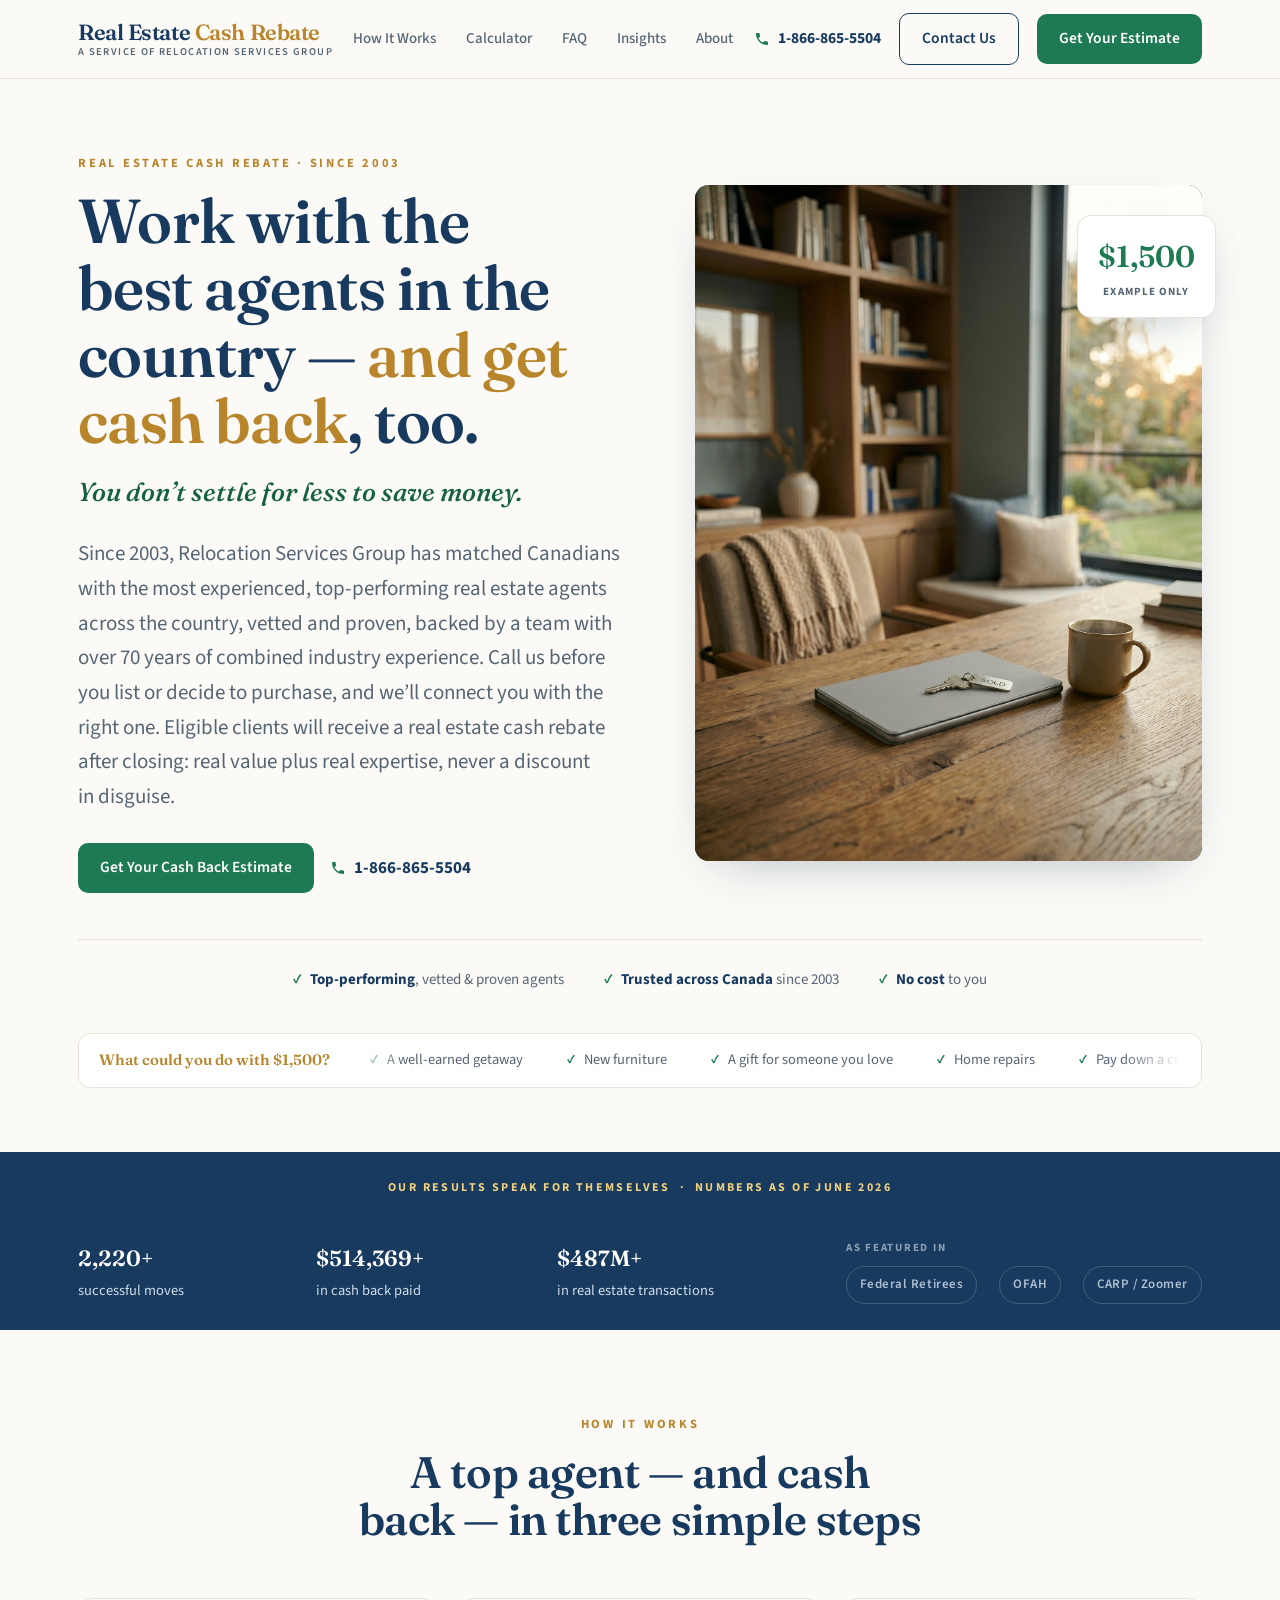
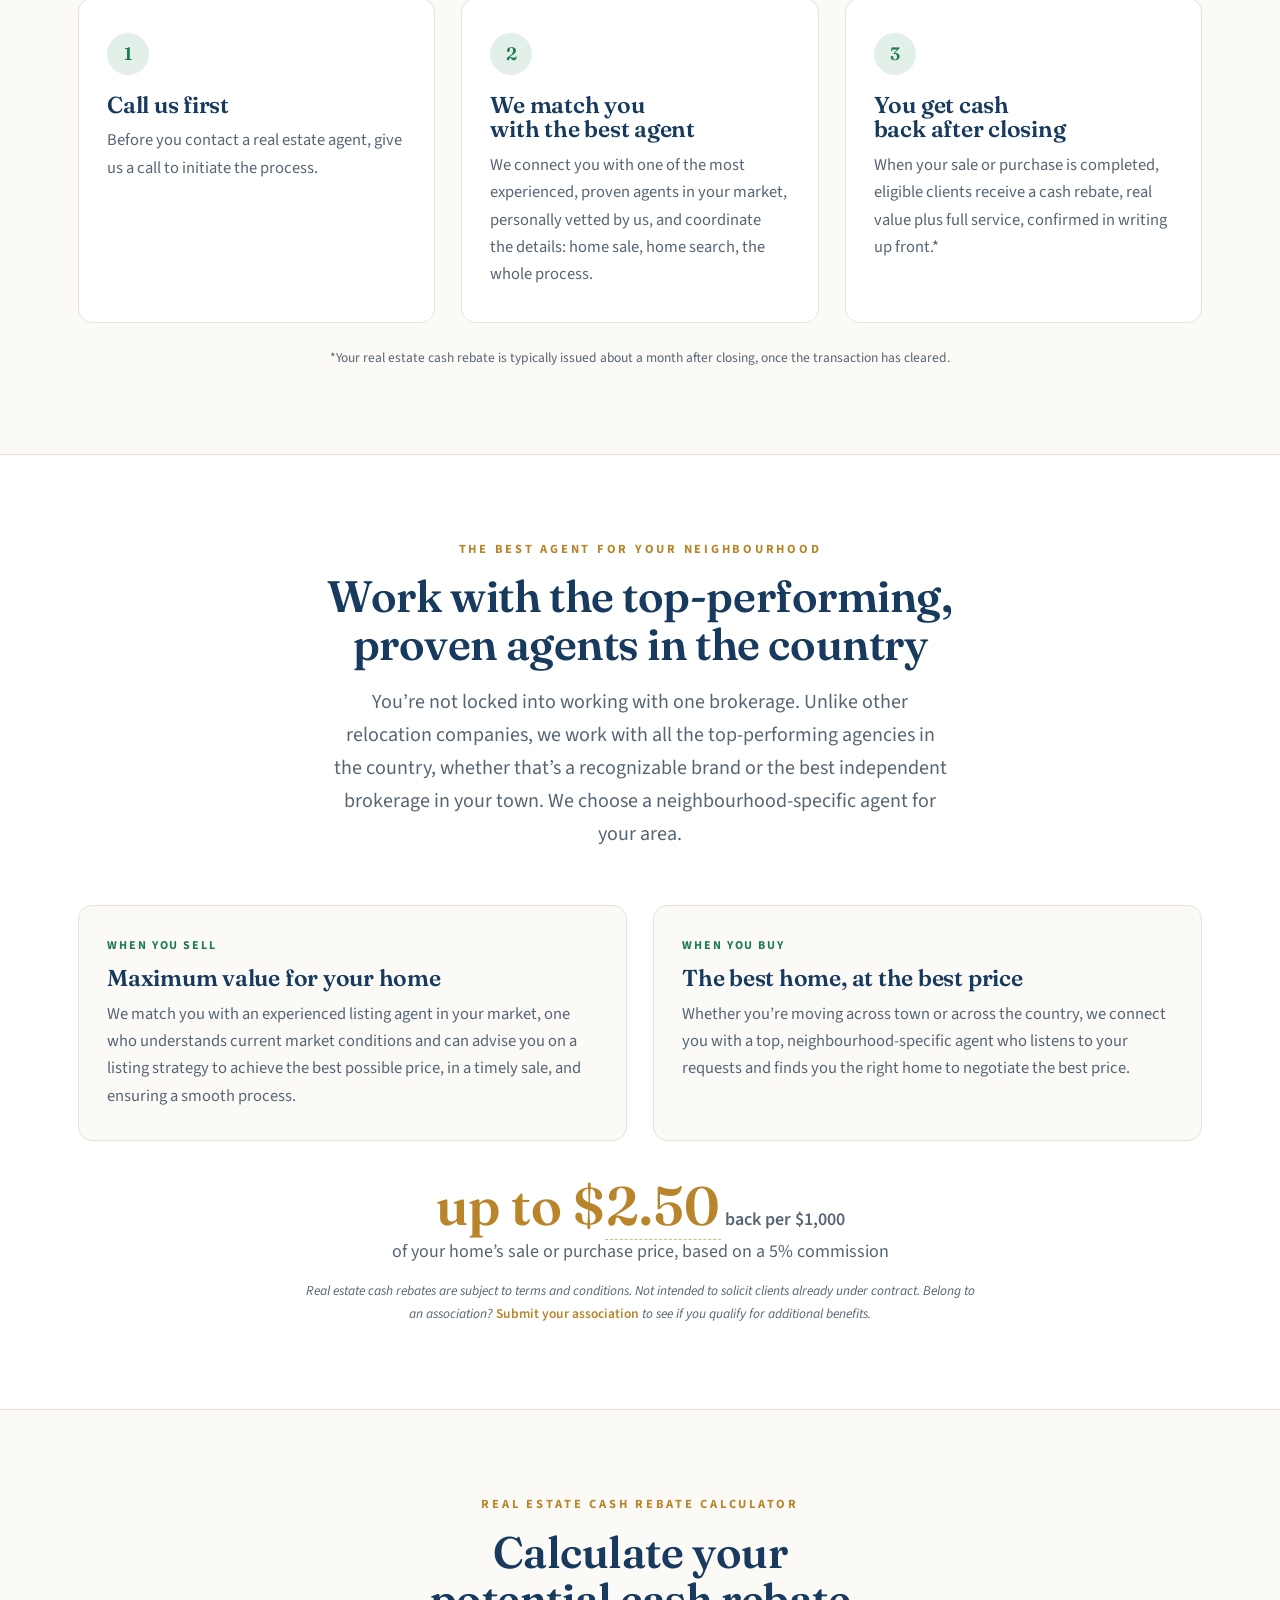
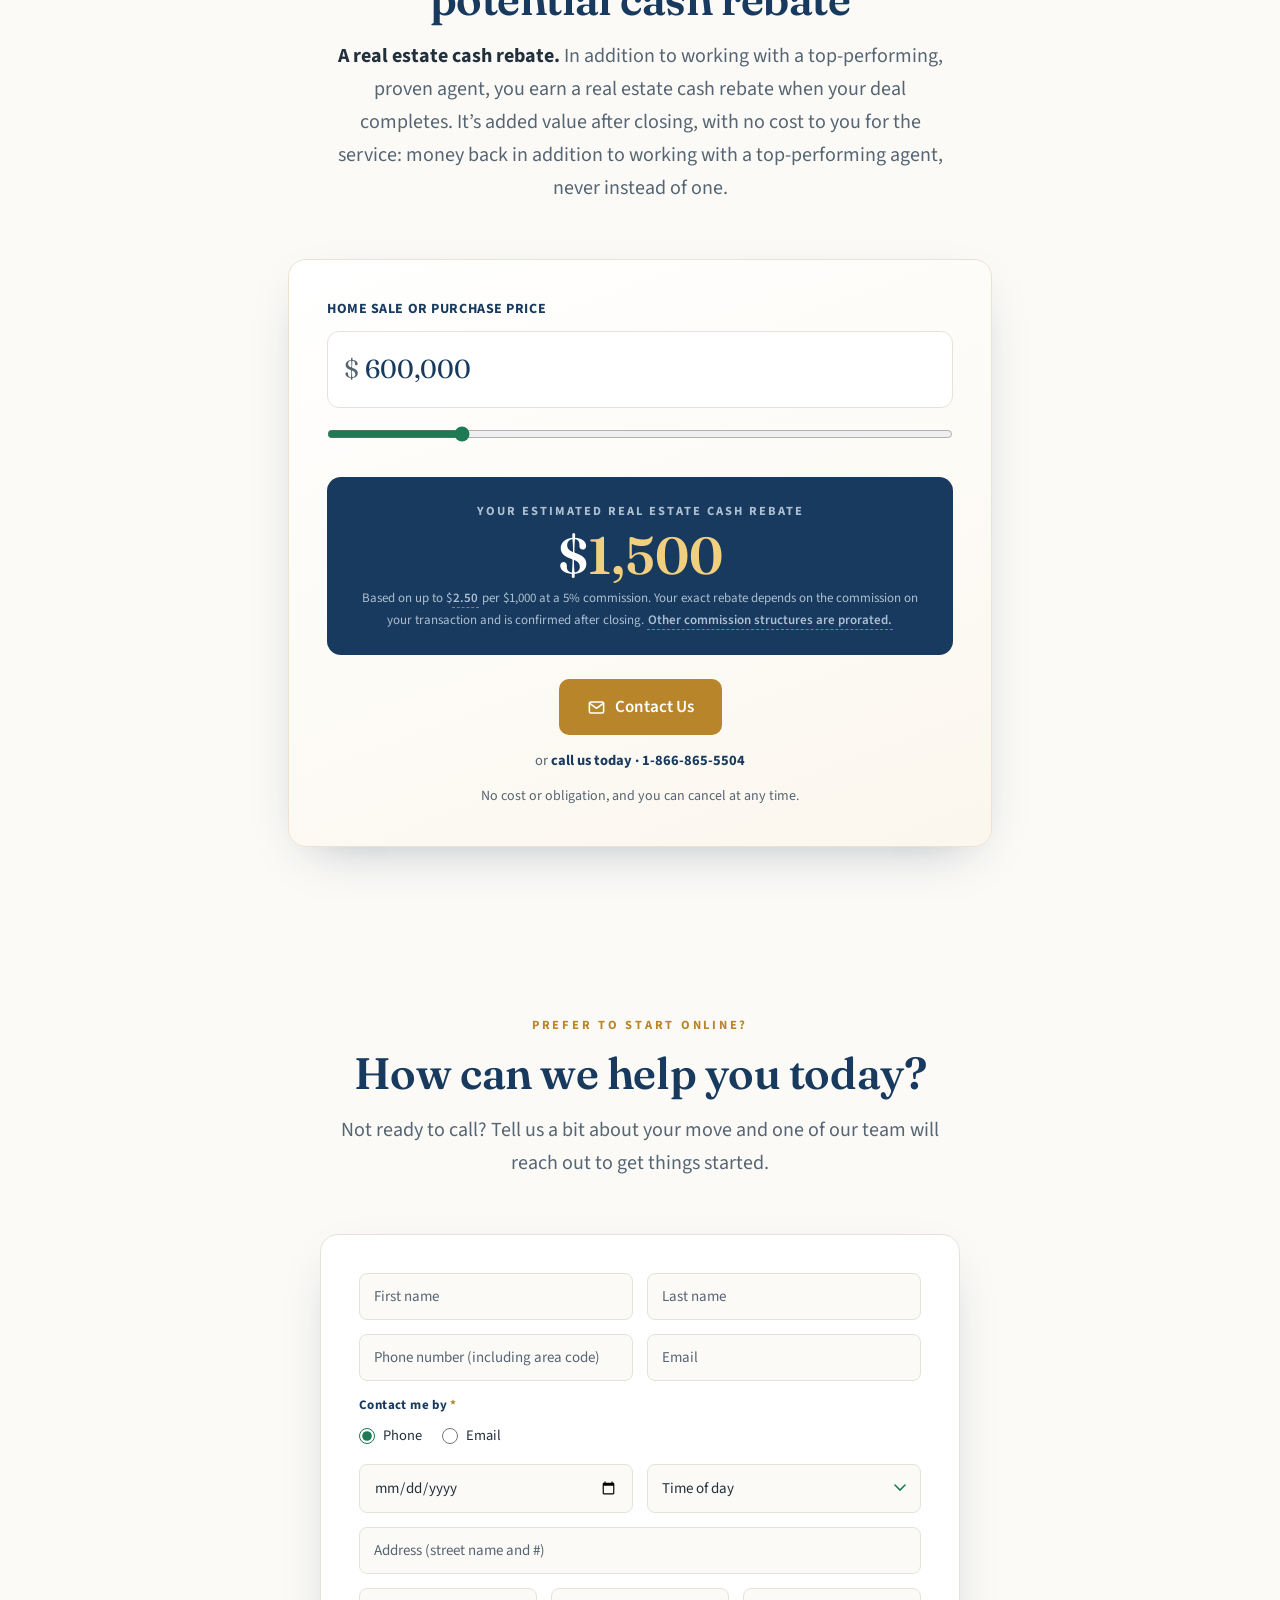
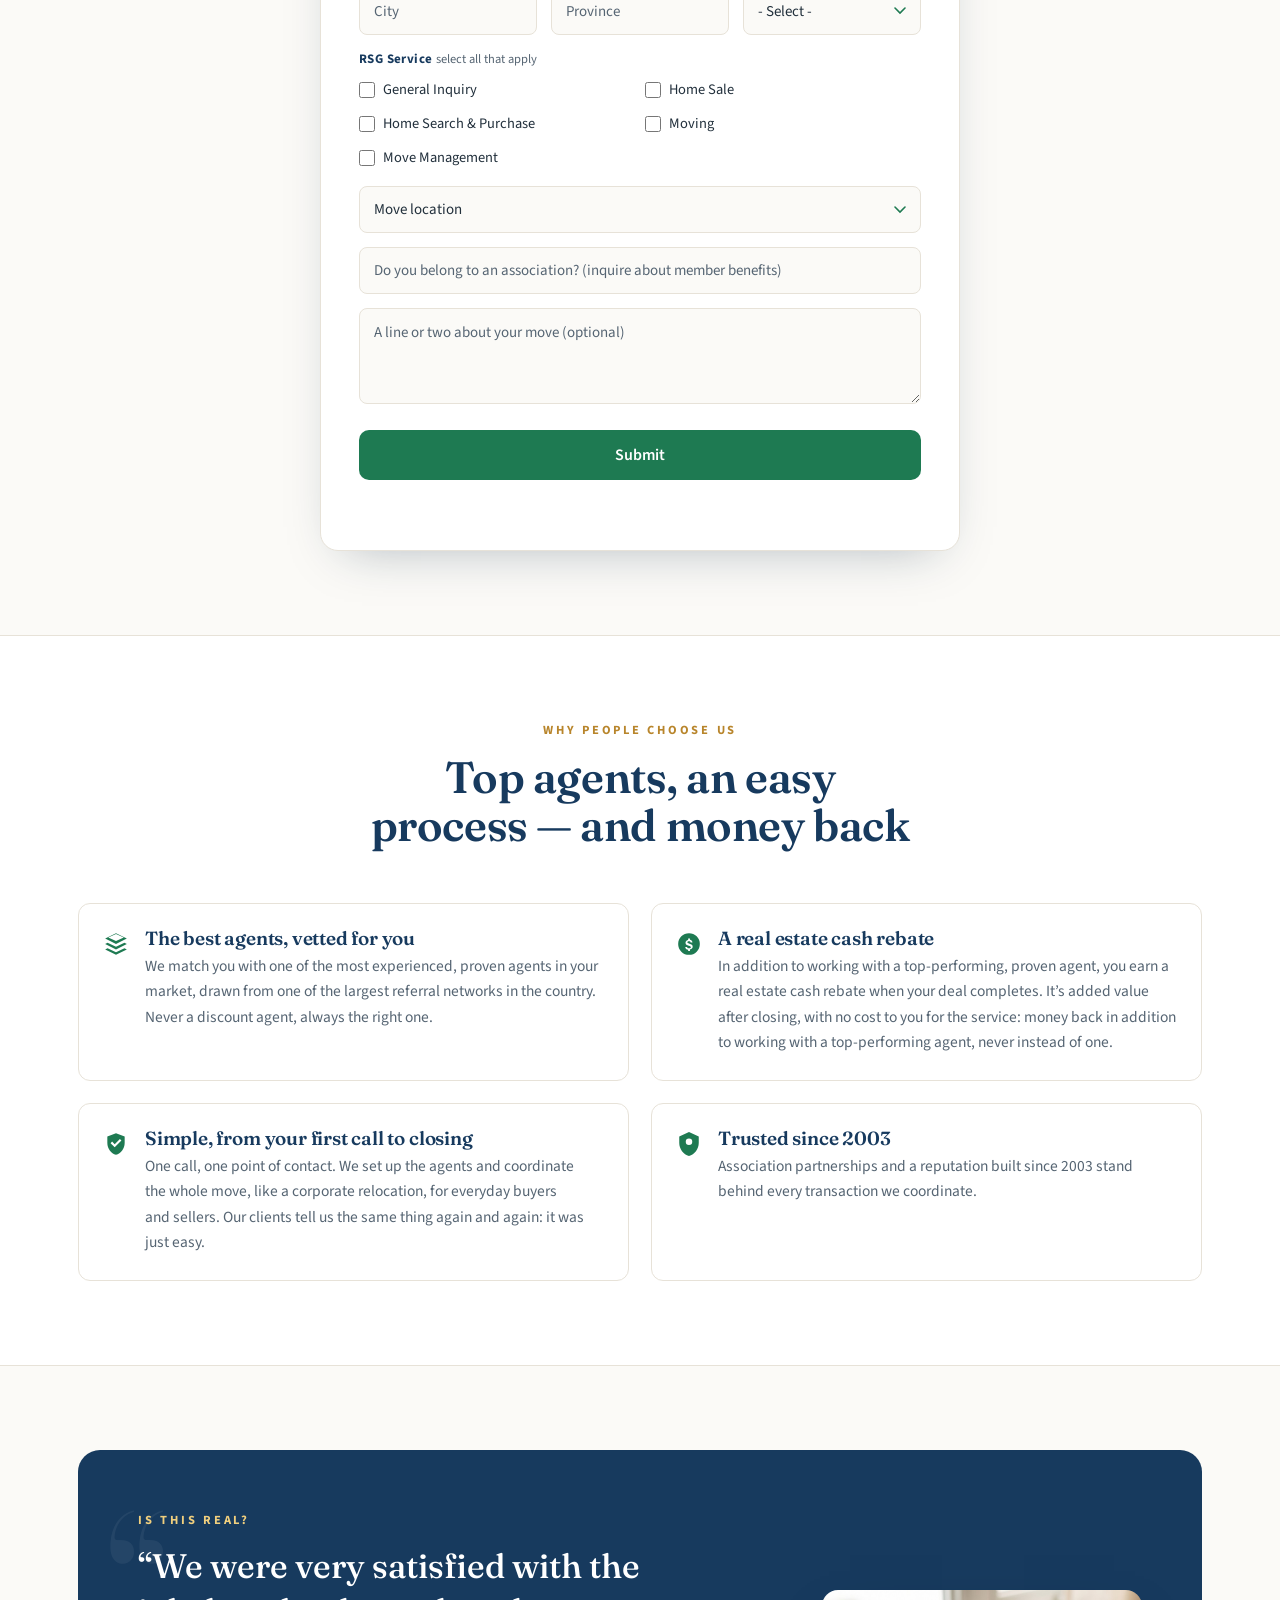
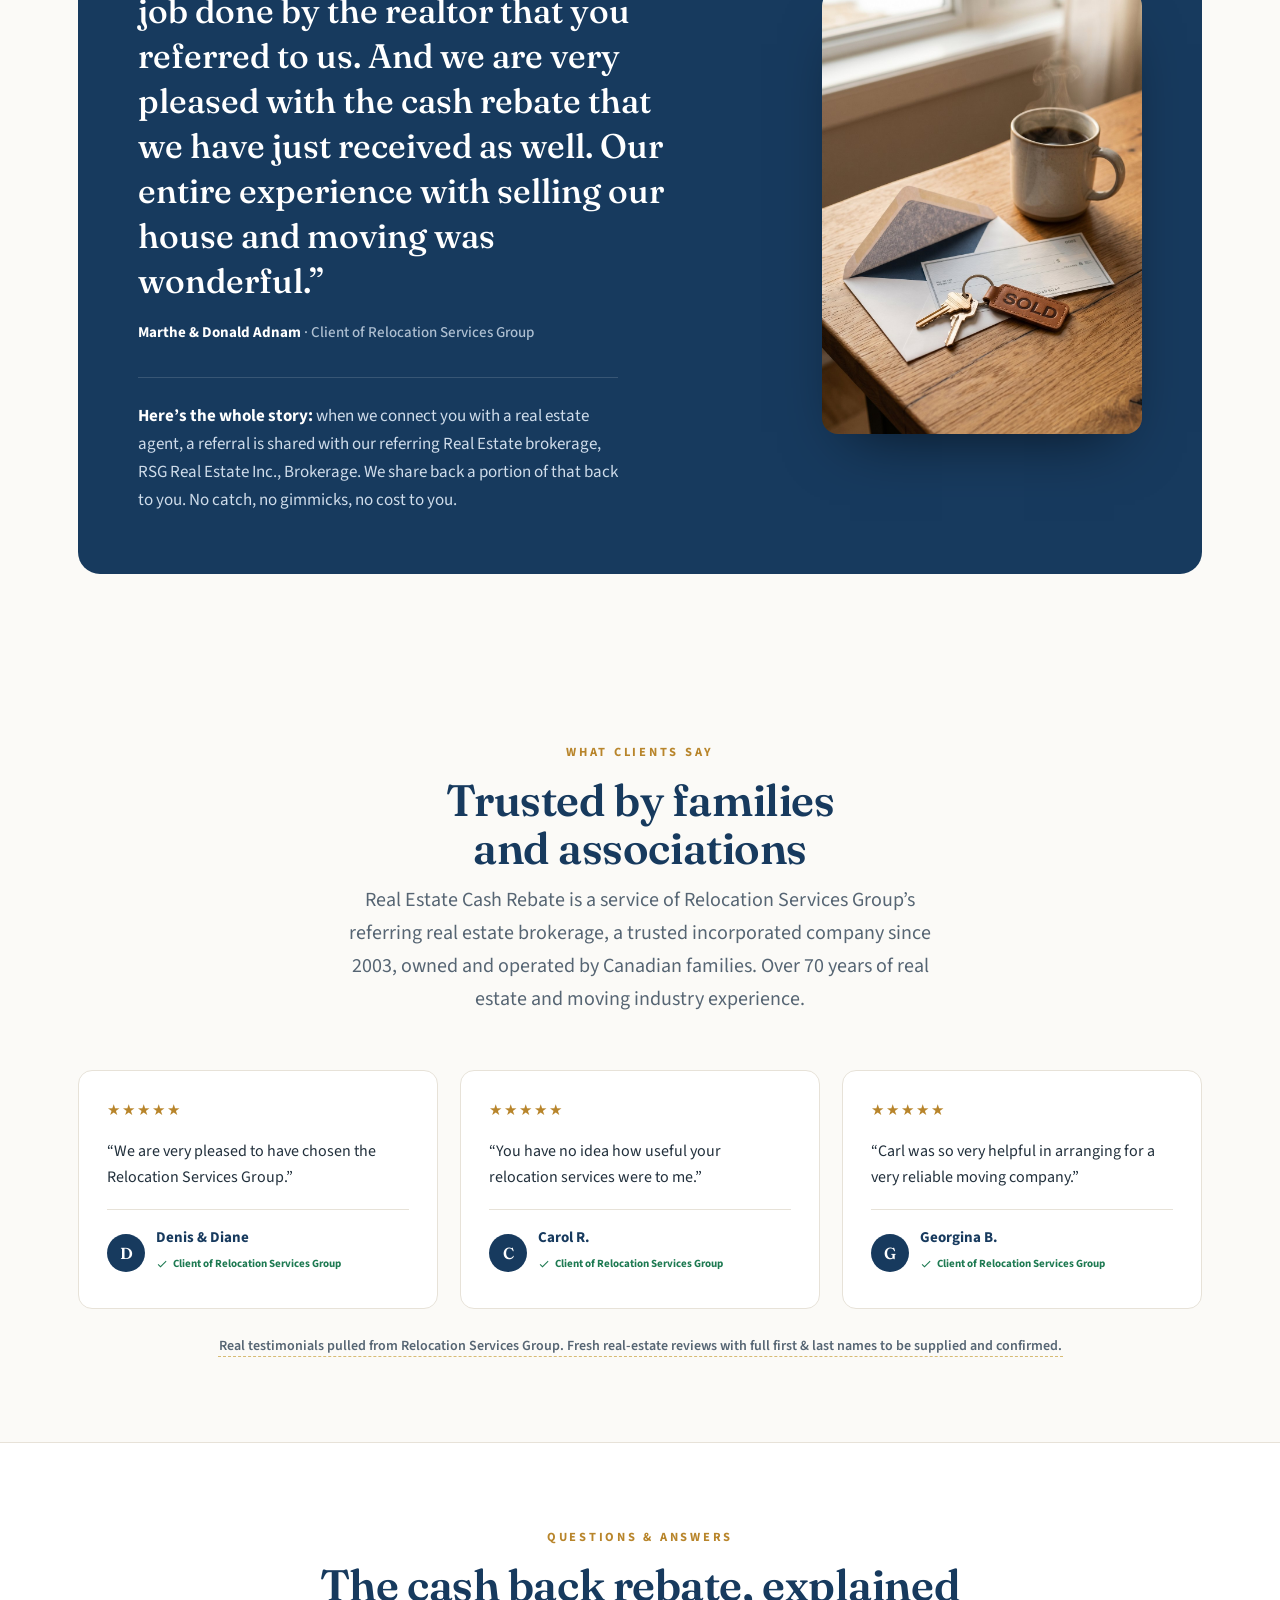
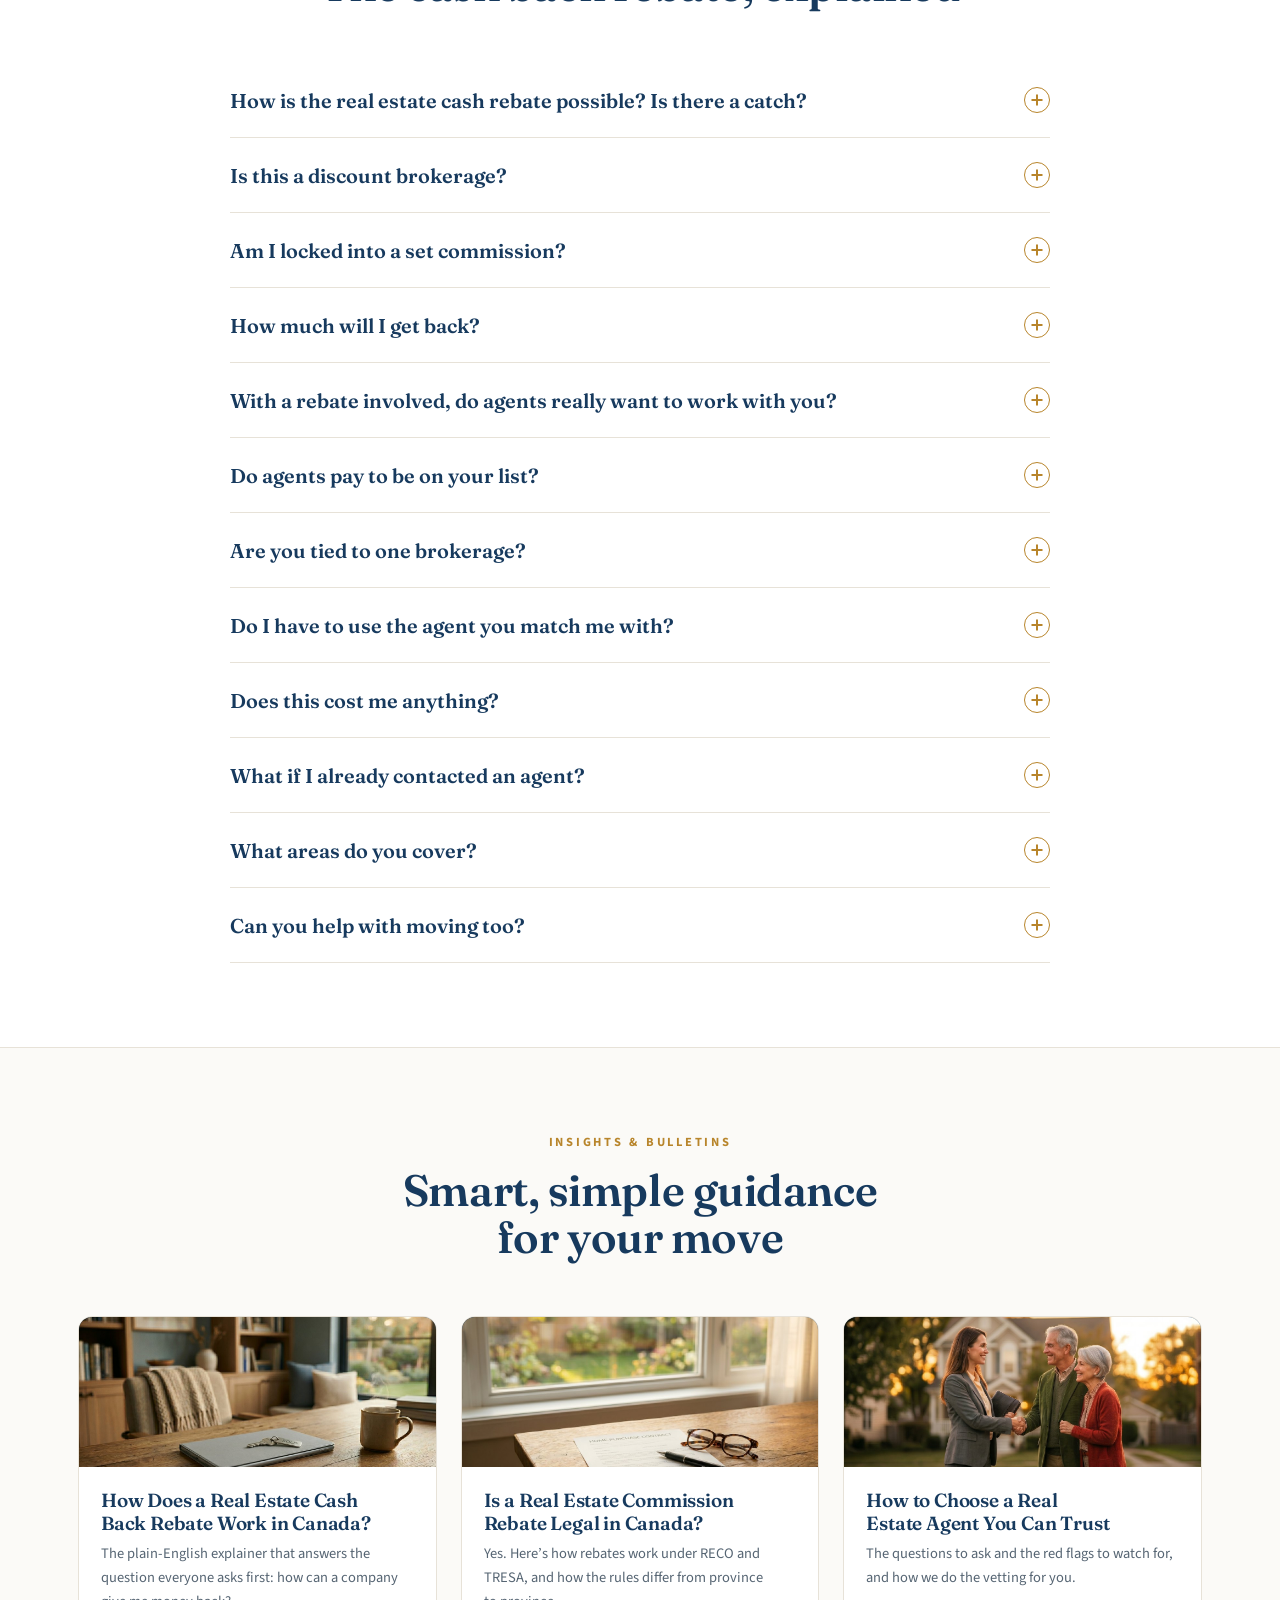
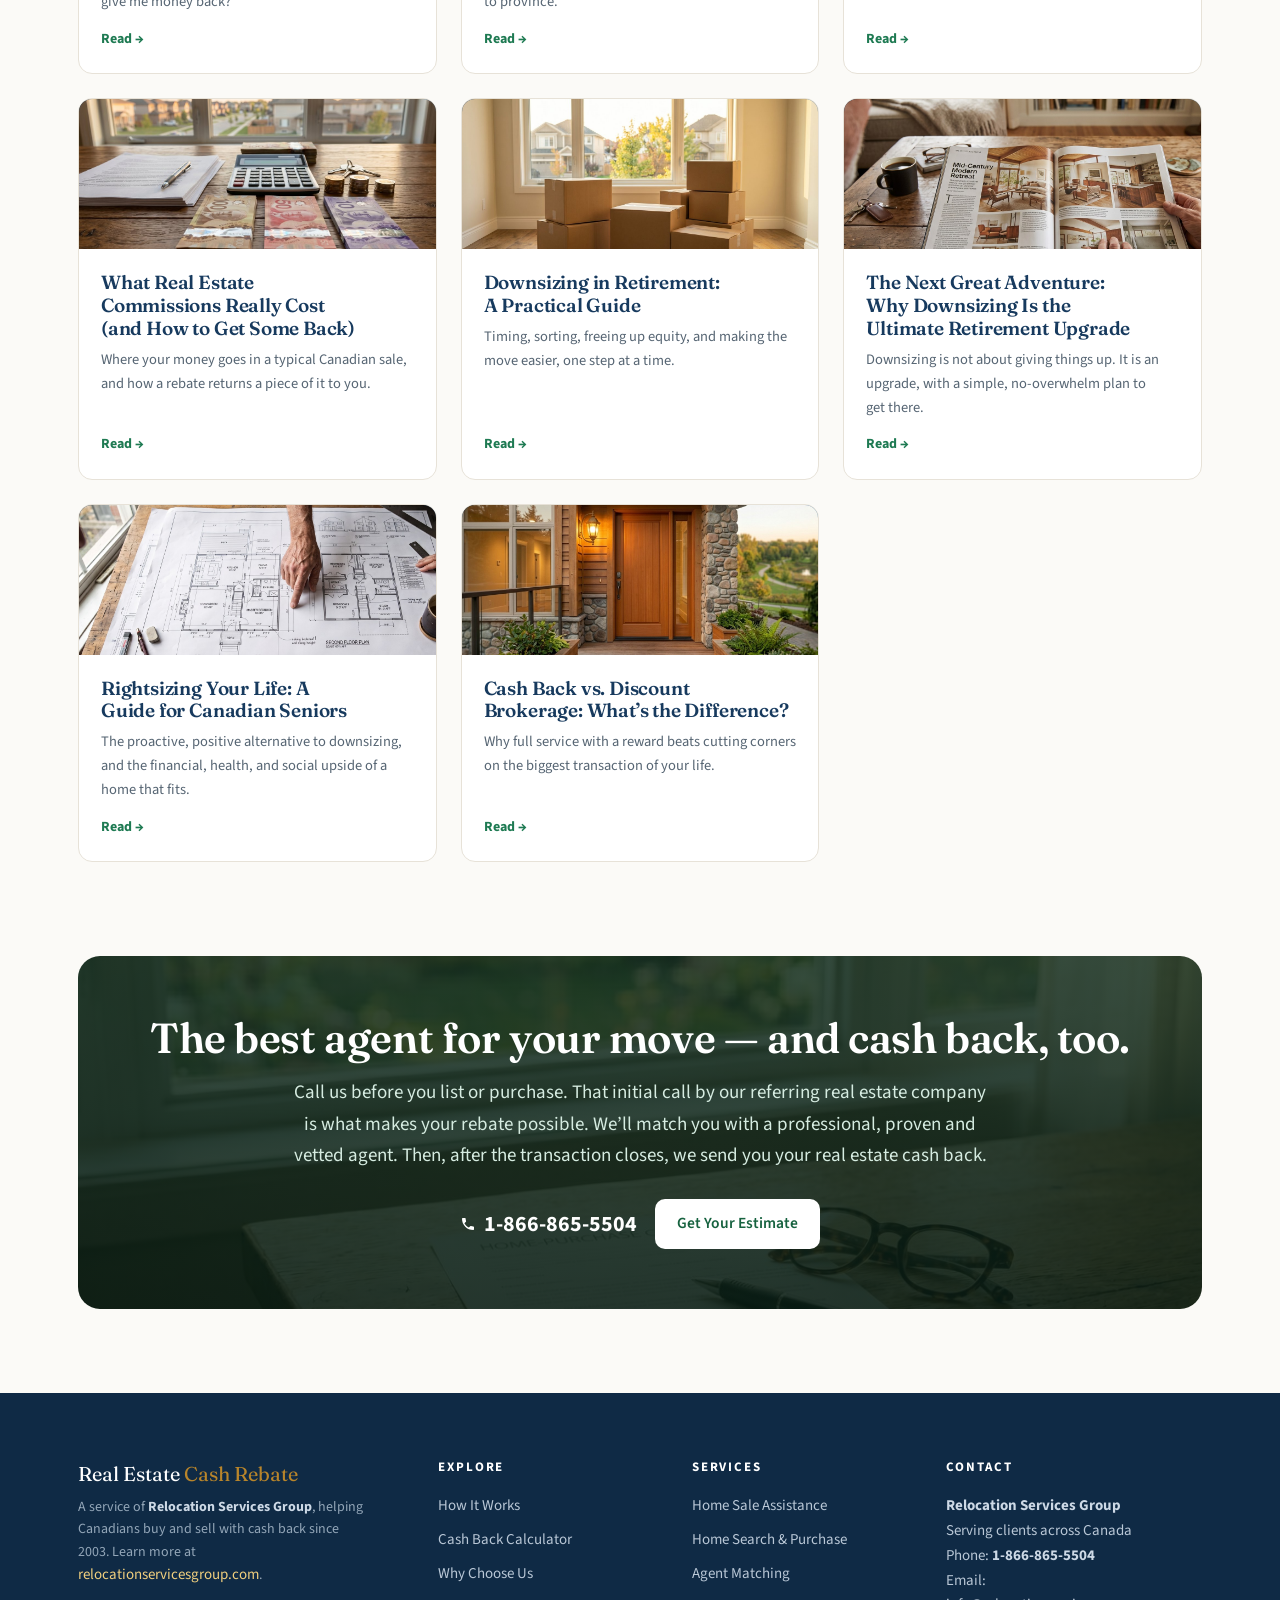
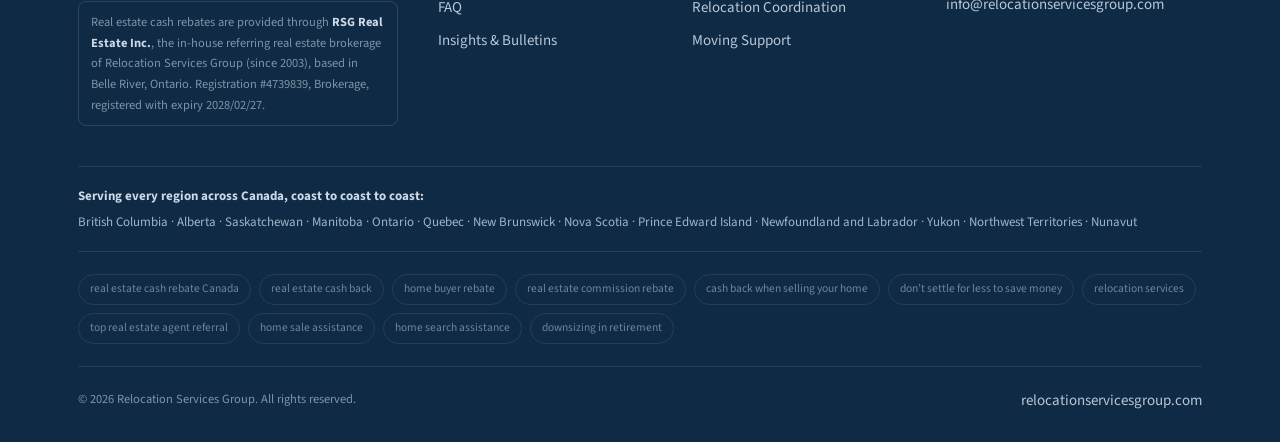
==== commit e5906937: "Add Contact Us button to header and calculator CTA Header: Contact Us ghost button beside Get Your E" ====
--- a/index.html
+++ b/index.html
@@ -275,7 +275,7 @@
 
   /* responsive */
   @media(max-width:900px){
-    .navlinks,.nav-cta .phone{display:none}
+    .navlinks,.nav-cta .phone,.nav-cta .btn-ghost{display:none}
     .hamb{display:flex}
     .navlinks.mobile{display:flex;position:absolute;top:78px;left:0;right:0;background:var(--paper);flex-direction:column;padding:20px 28px;gap:18px;border-bottom:1px solid var(--line);box-shadow:var(--shadow)}
     .hero-grid,.value-grid{grid-template-columns:1fr;gap:36px}
@@ -351,6 +351,7 @@
     </nav>
     <div class="nav-cta">
       <a class="phone" href="tel:18668655504"><svg viewBox="0 0 24 24"><path d="M6.6 10.8c1.4 2.8 3.8 5.1 6.6 6.6l2.2-2.2c.3-.3.7-.4 1-.2 1.1.4 2.3.6 3.6.6.6 0 1 .4 1 1V20c0 .6-.4 1-1 1C10.6 21 3 13.4 3 4c0-.6.4-1 1-1h3.5c.6 0 1 .4 1 1 0 1.2.2 2.4.6 3.6.1.4 0 .8-.2 1l-2.3 2.2z"/></svg>1-866-865-5504</a>
+      <a class="btn btn-ghost" href="#contact">Contact Us</a>
       <a class="btn" href="#calc">Get Your Estimate</a>
     </div>
     <button class="hamb" id="hamb" aria-label="Menu" aria-expanded="false" aria-controls="nav"><span></span><span></span><span></span></button>
@@ -489,7 +490,8 @@
         <div class="calc-note">Based on up to $<span class="ph" title="Confirm rate">2.50</span> per $1,000 at a 5% commission. Your exact rebate depends on the commission on your transaction and is confirmed after closing. <span class="ph" title="Confirm proration figure with Carl: transcript said up to $250 per $1,000, which conflicts with the $2.50 per $1,000 rate above">Other commission structures are prorated.</span></div>
       </div>
       <div style="text-align:center;margin-top:24px">
-        <a class="btn btn-gold" href="tel:18668655504" style="font-size:17px;padding:14px 28px">Get started, call today &#183; 1-866-865-5504</a>
+        <a class="btn btn-gold" href="#contact" style="font-size:17px;padding:14px 28px;display:inline-flex;align-items:center;gap:9px"><svg viewBox="0 0 24 24" width="19" height="19" fill="none" stroke="currentColor" stroke-width="2" stroke-linecap="round" stroke-linejoin="round"><rect x="3" y="5" width="18" height="14" rx="2"/><path d="M3 6.5 12 13l9-6.5"/></svg>Contact Us</a>
+        <p style="margin-top:14px;font-size:14.5px;color:var(--ink-soft)">or <a href="tel:18668655504" style="color:var(--navy);font-weight:700">call us today &#183; 1-866-865-5504</a></p>
         <p style="margin-top:12px;font-size:14px;color:var(--ink-soft)">No cost or obligation, and you can cancel at any time.</p>
       </div>
     </div>
@@ -505,7 +507,7 @@
       <p class="lead" style="margin-top:16px">Not ready to call? Tell us a bit about your move and one of our team will reach out to get things started.</p>
     </div>
     <form class="contact-card reveal" id="contactForm" novalidate>
-      <input class="cf-hp" type="text" name="email_for_non_humans" tabindex="-1" autocomplete="off" aria-hidden="true">
+      <input class="cf-hp" type="text" name="botcheck" tabindex="-1" autocomplete="off" aria-hidden="true">
       <div class="cf-row">
         <input type="text" name="first_name" placeholder="First name" required>
         <input type="text" name="last_name" placeholder="Last name" required>
@@ -1057,7 +1059,7 @@
     form.addEventListener('submit', function(e){
       e.preventDefault();
       var fd = new FormData(form);
-      if (fd.get('email_for_non_humans')) return; // honeypot tripped, silently drop
+      if (fd.get('botcheck')) return; // honeypot tripped, silently drop
       var data = Object.fromEntries(fd.entries());
       data.rsg_service = fd.getAll('rsg_service').join(', ');
       if (!data.first_name || !data.last_name || !data.phone_number || !data.email) {
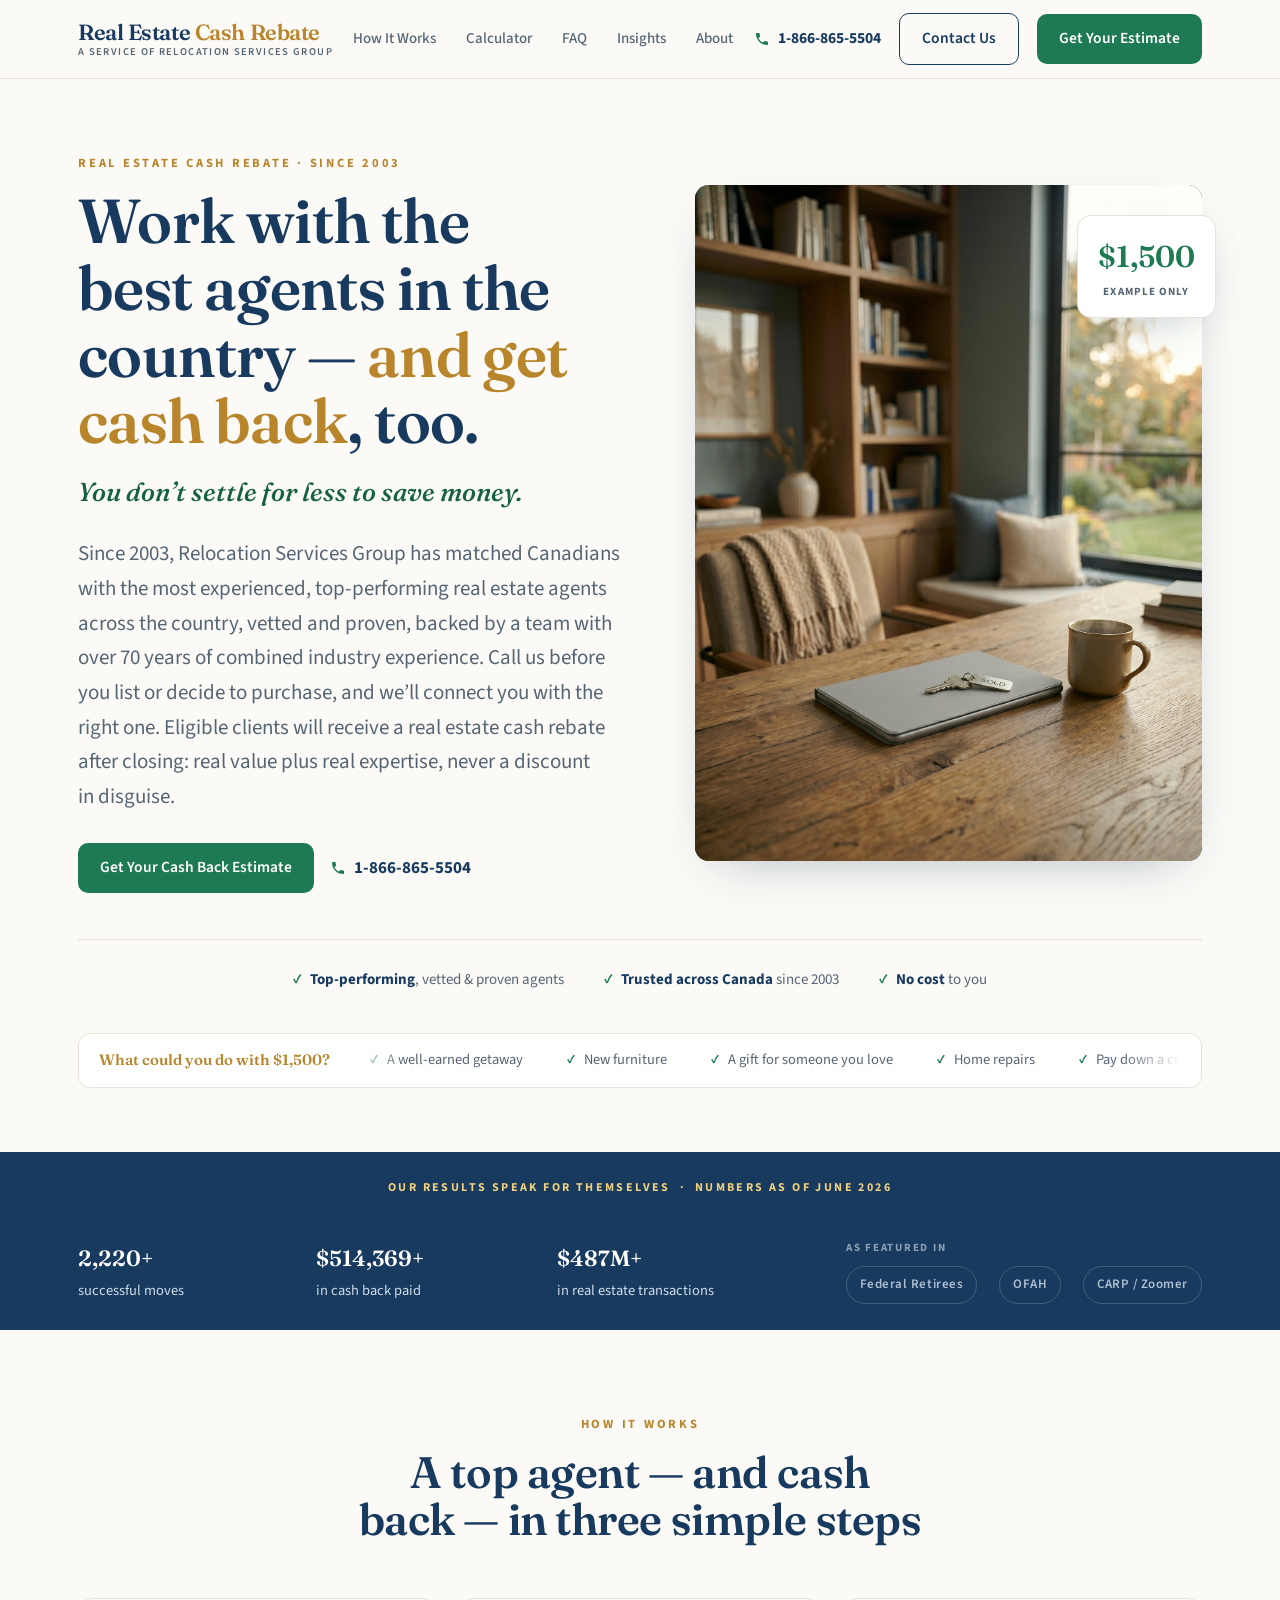
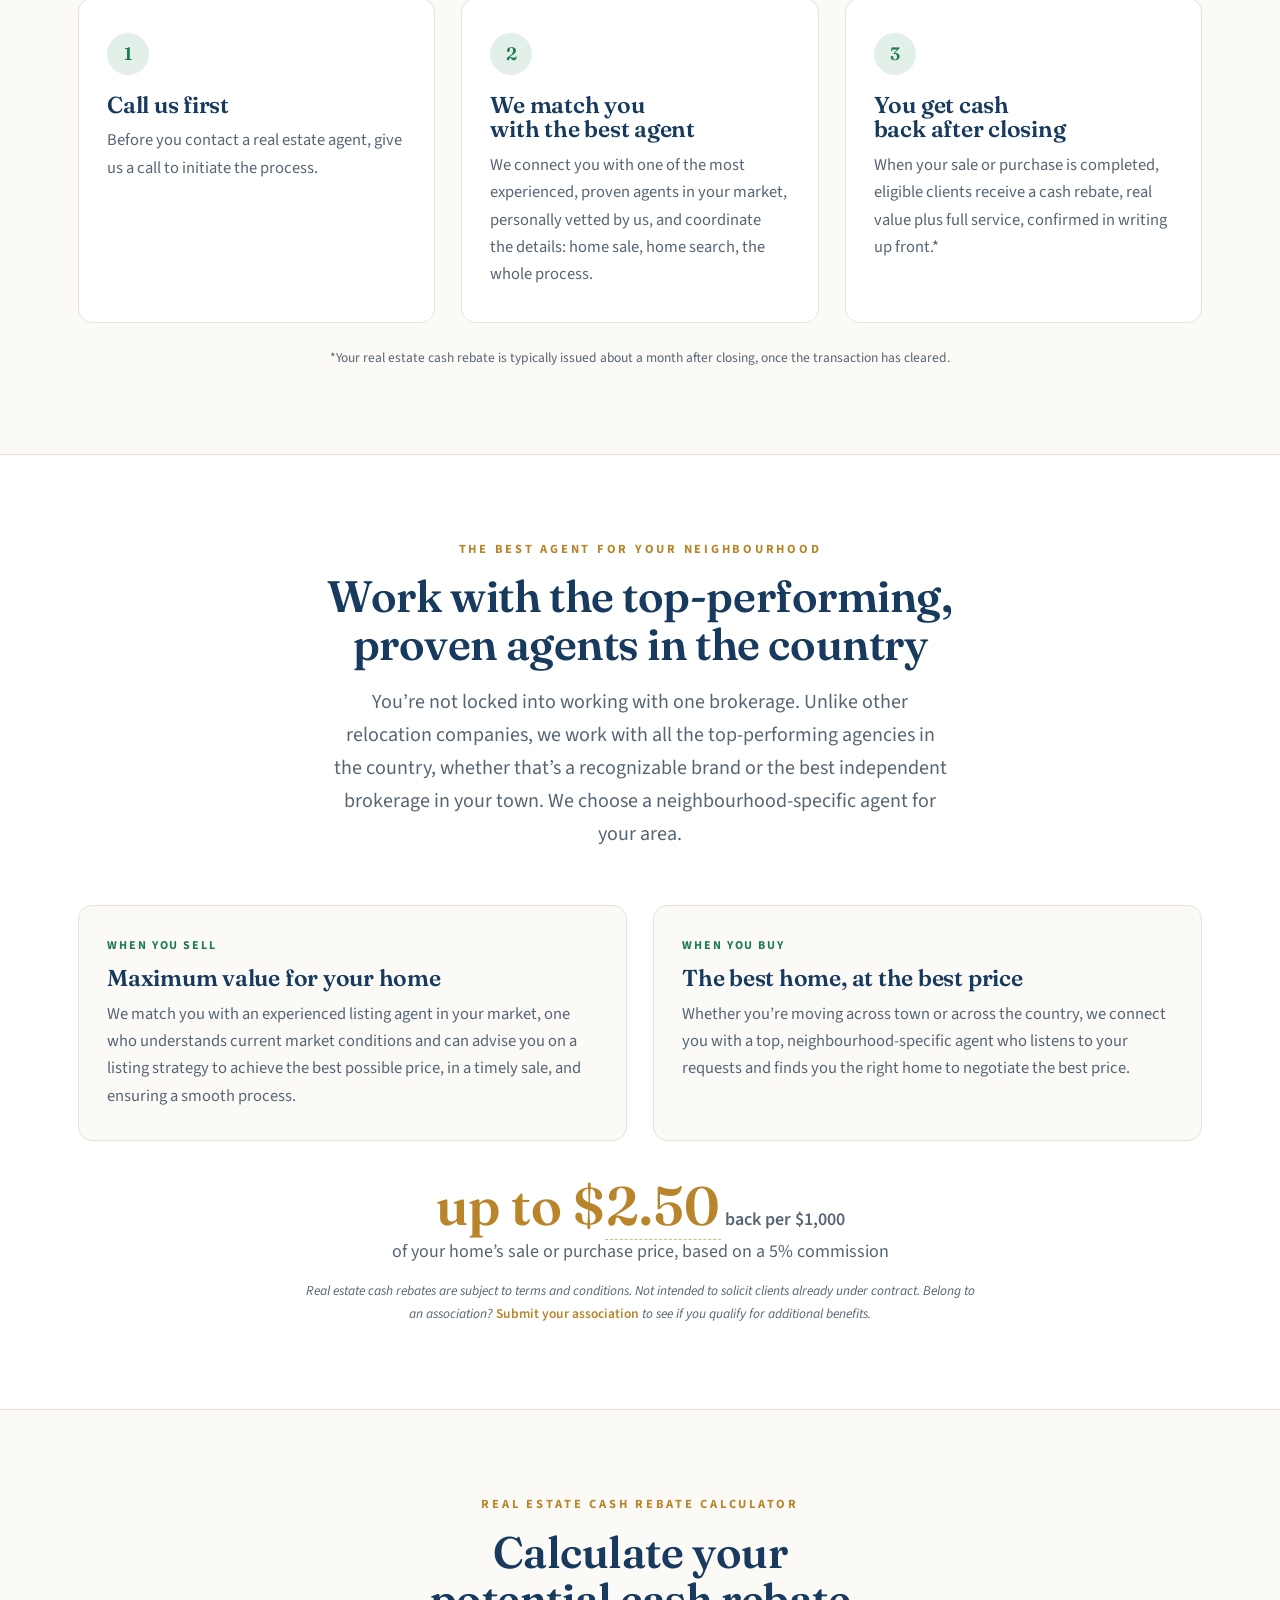
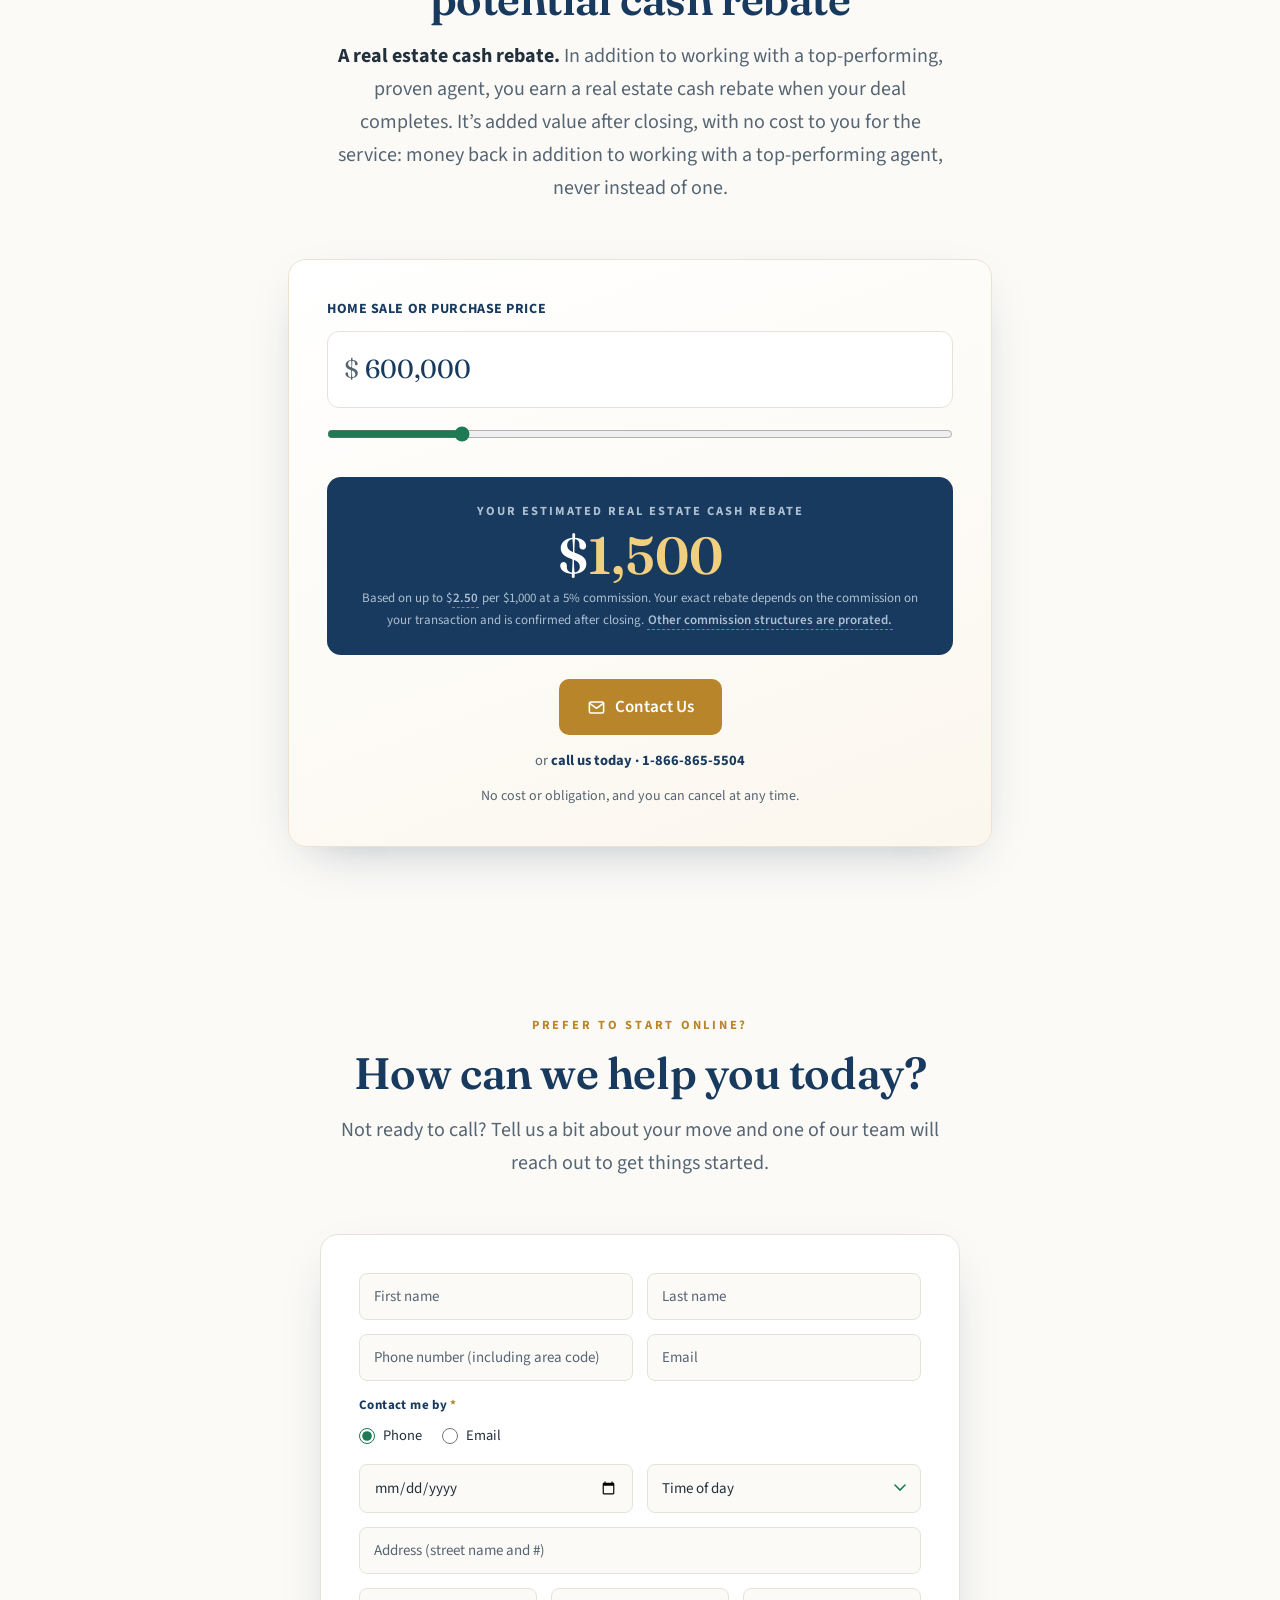
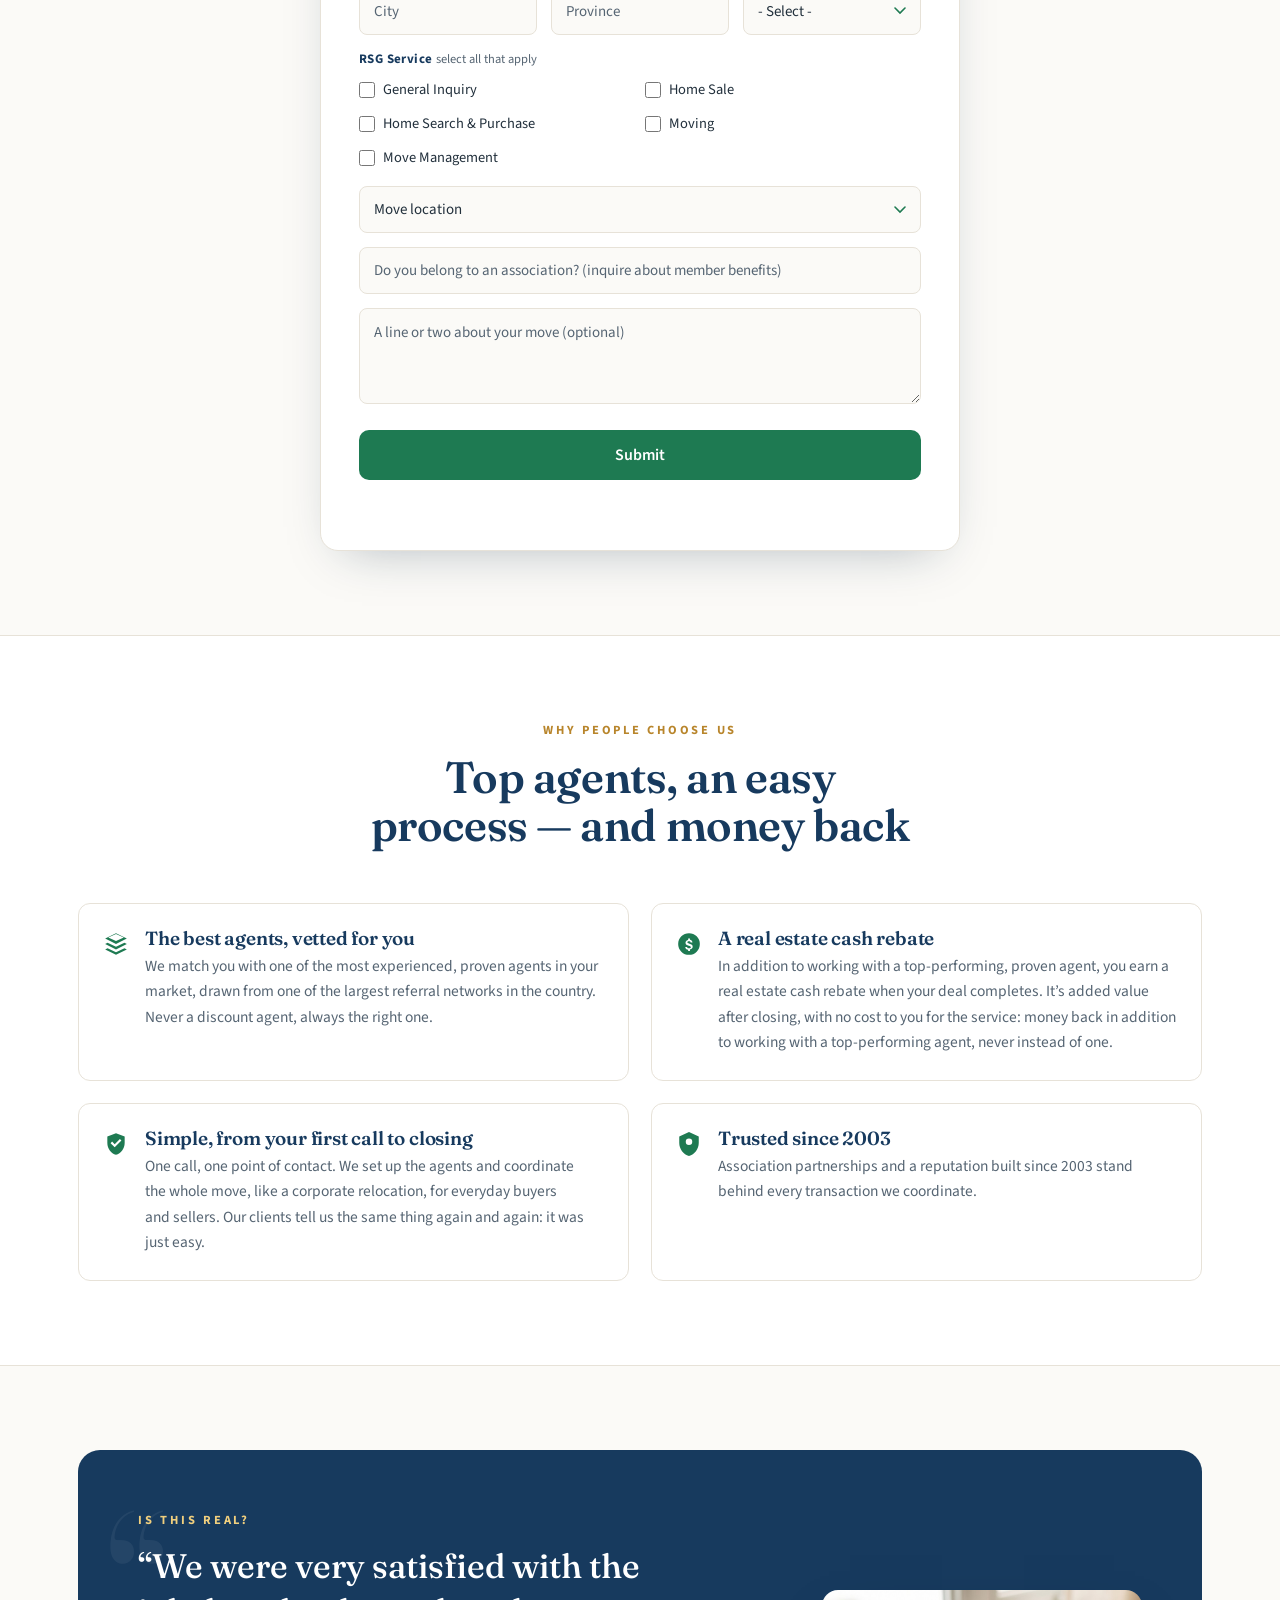
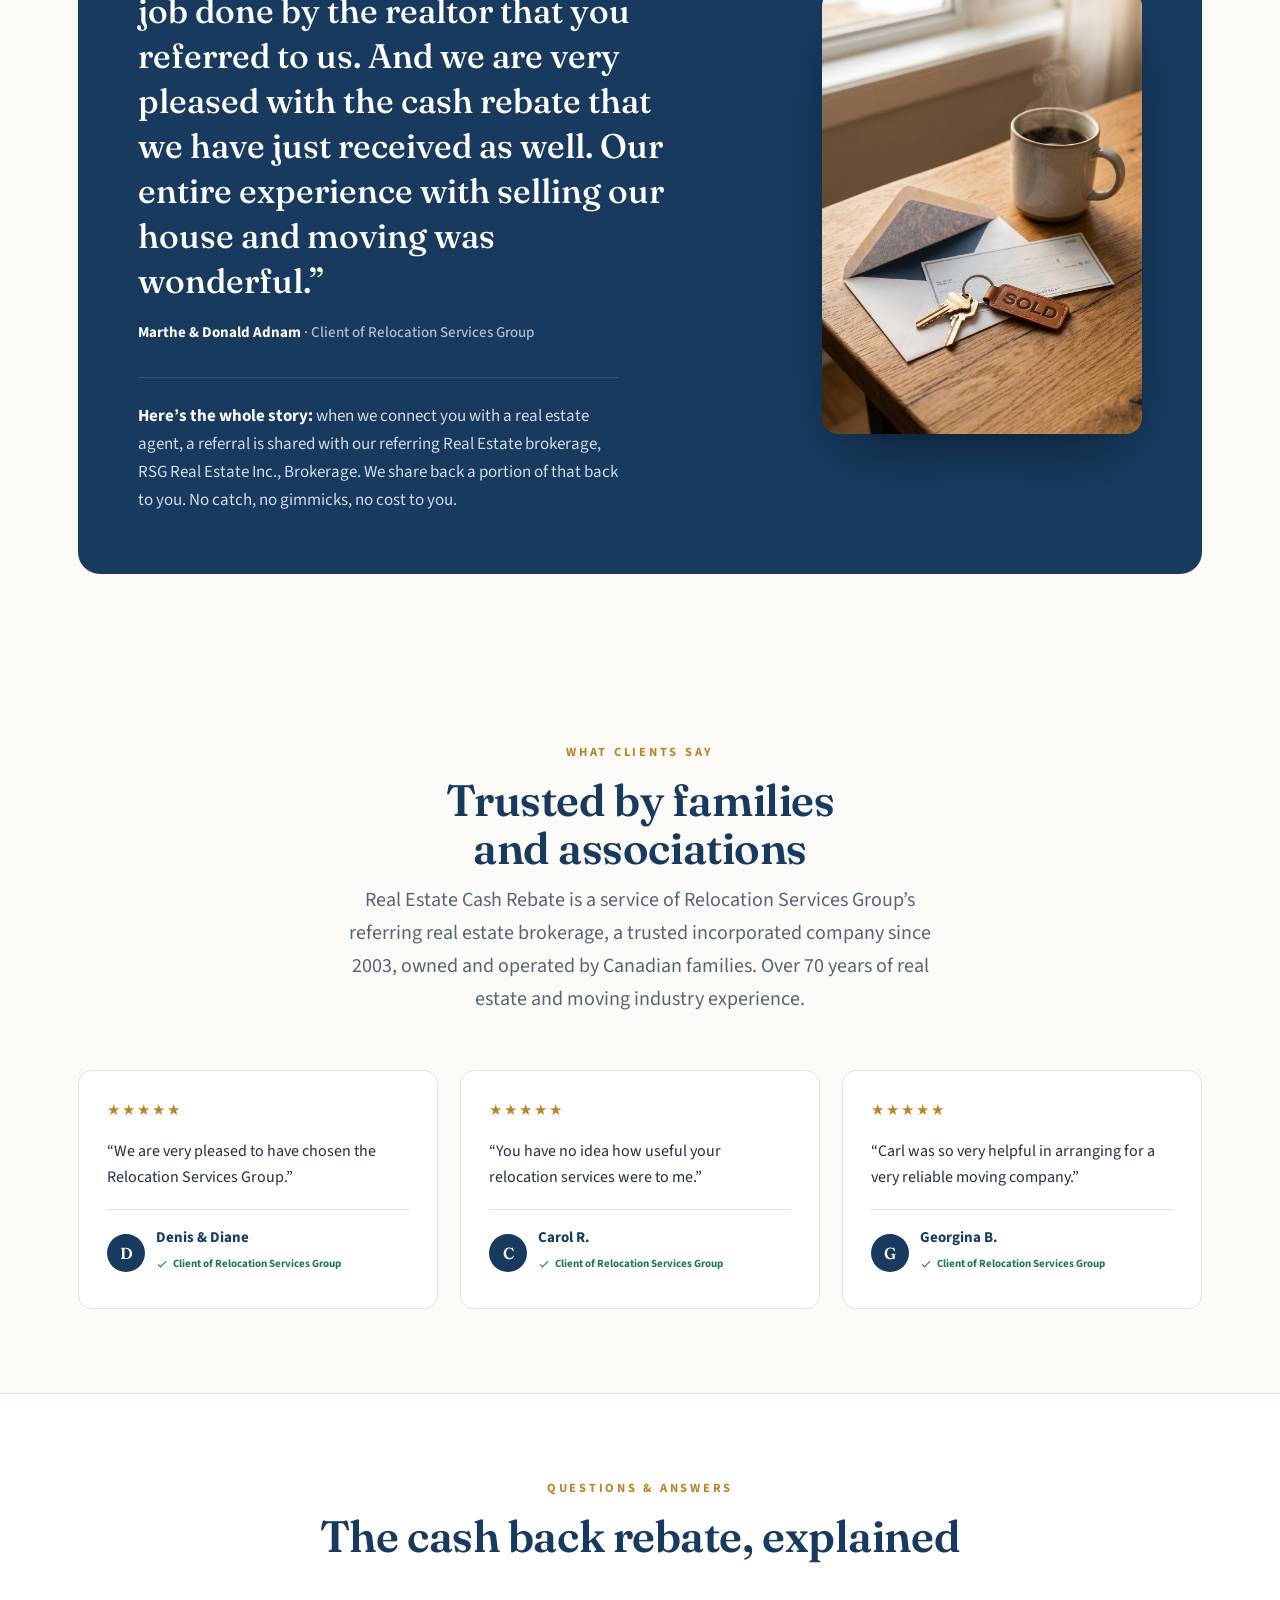
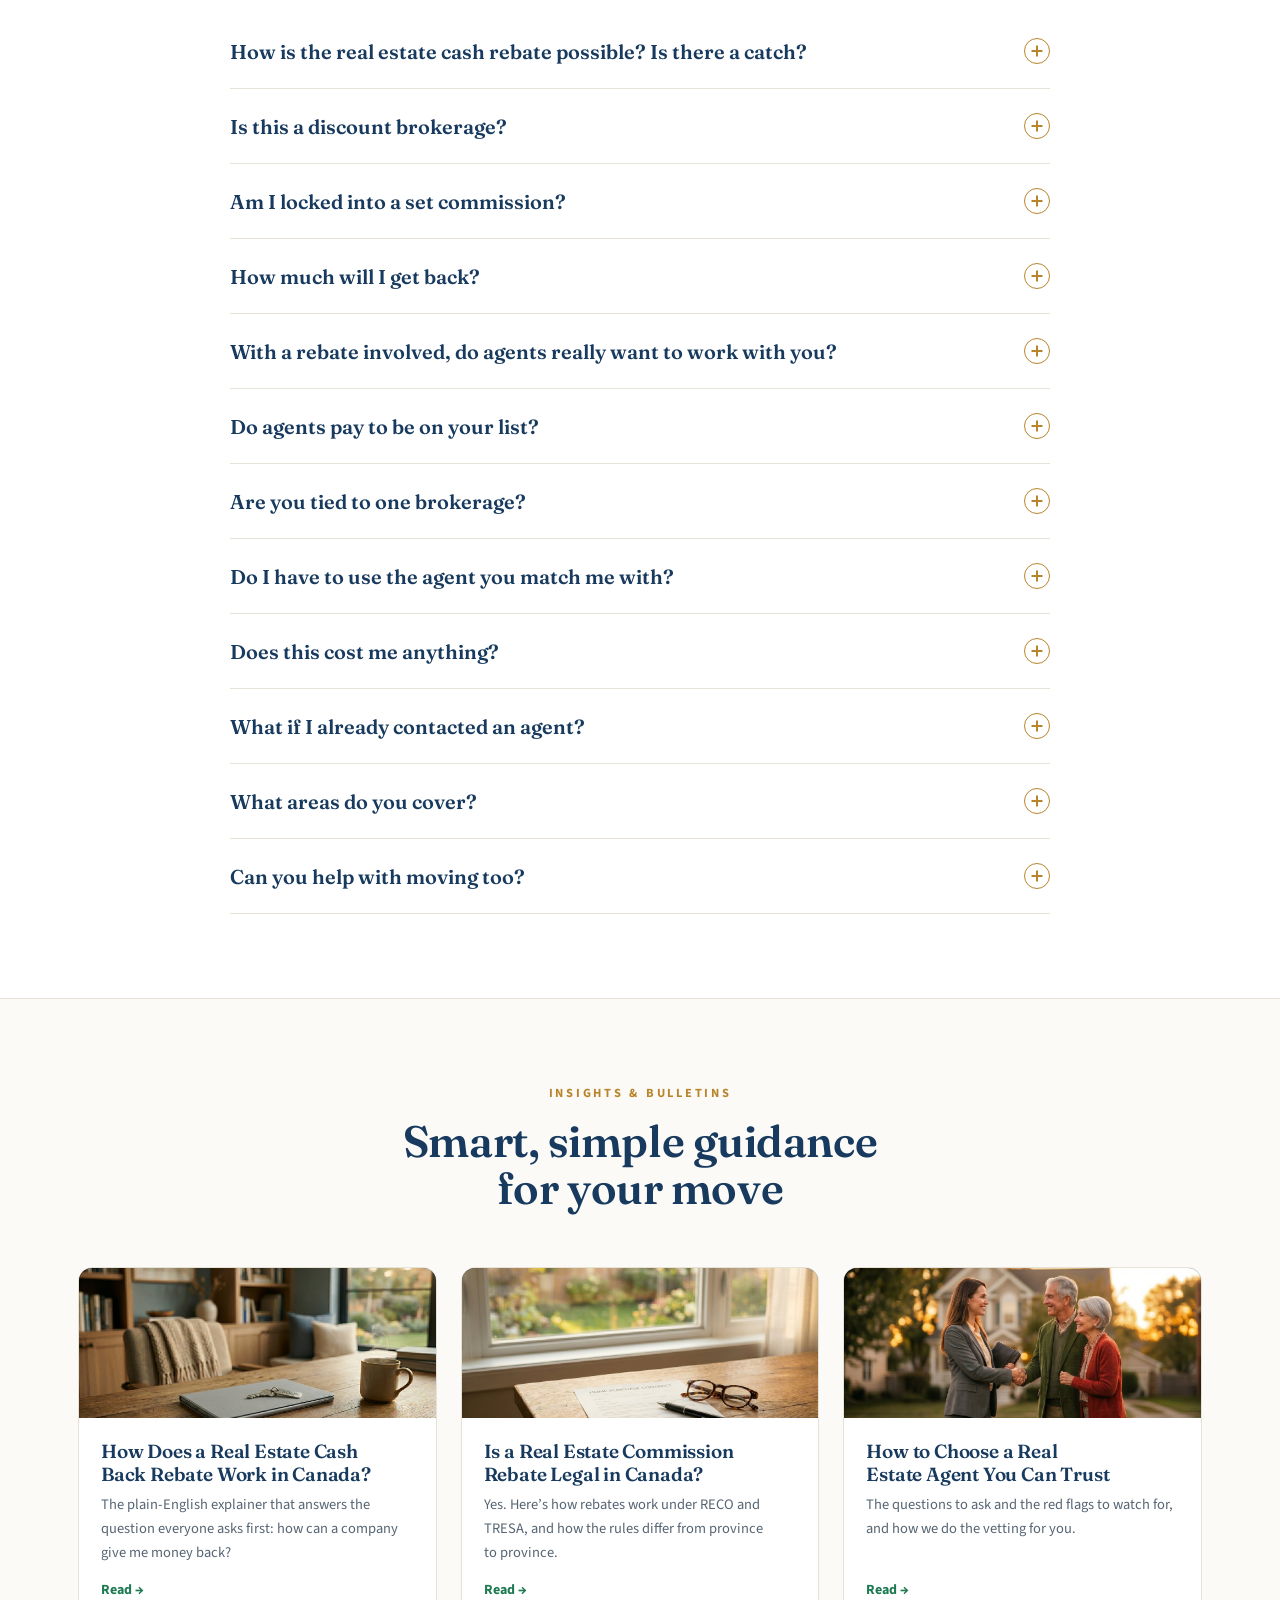
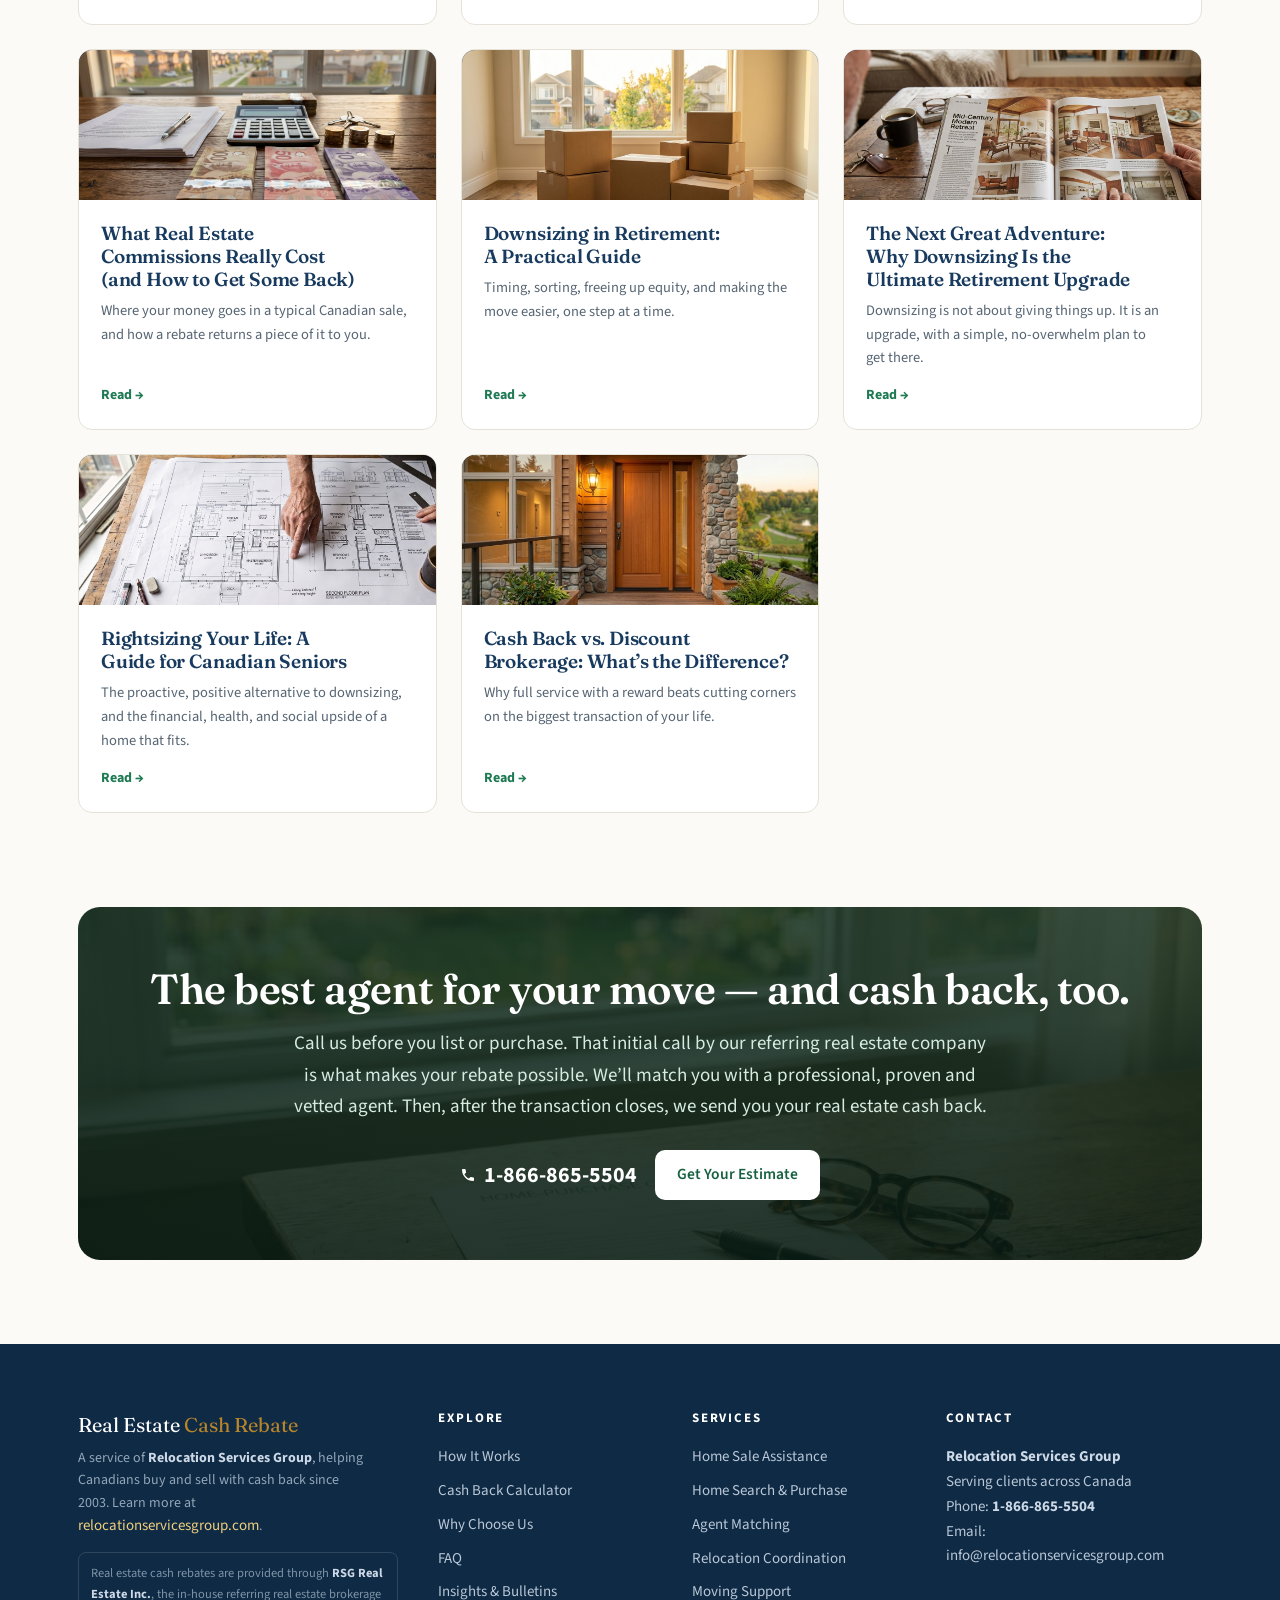
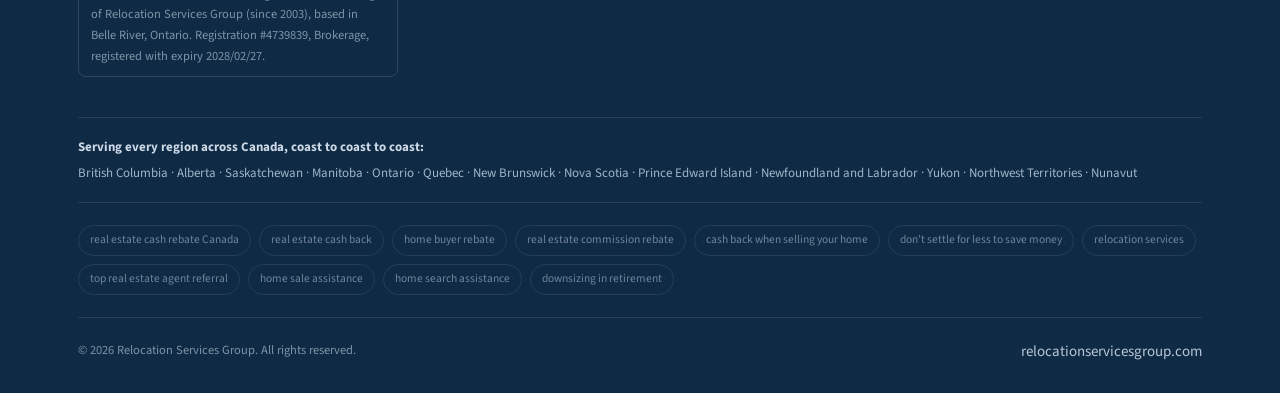
==== commit 24ca562e: "Remove internal placeholder note from testimonials section" ====
--- a/index.html
+++ b/index.html
@@ -868,7 +868,6 @@
         <div class="who"><div class="avatar">G</div><div><div class="nm">Georgina B.</div><span class="verified"><svg viewBox="0 0 24 24"><path d="M9 16.2 4.8 12l-1.4 1.4L9 19 21 7l-1.4-1.4z"/></svg>Client of Relocation Services Group</span></div></div>
       </div>
     </div>
-    <p style="text-align:center;margin-top:26px;color:var(--ink-soft);font-size:14px"><span class="ph" title="To confirm with Carl">Real testimonials pulled from Relocation Services Group. Fresh real-estate reviews with full first &amp; last names to be supplied and confirmed.</span></p>
   </div>
 </section>
 
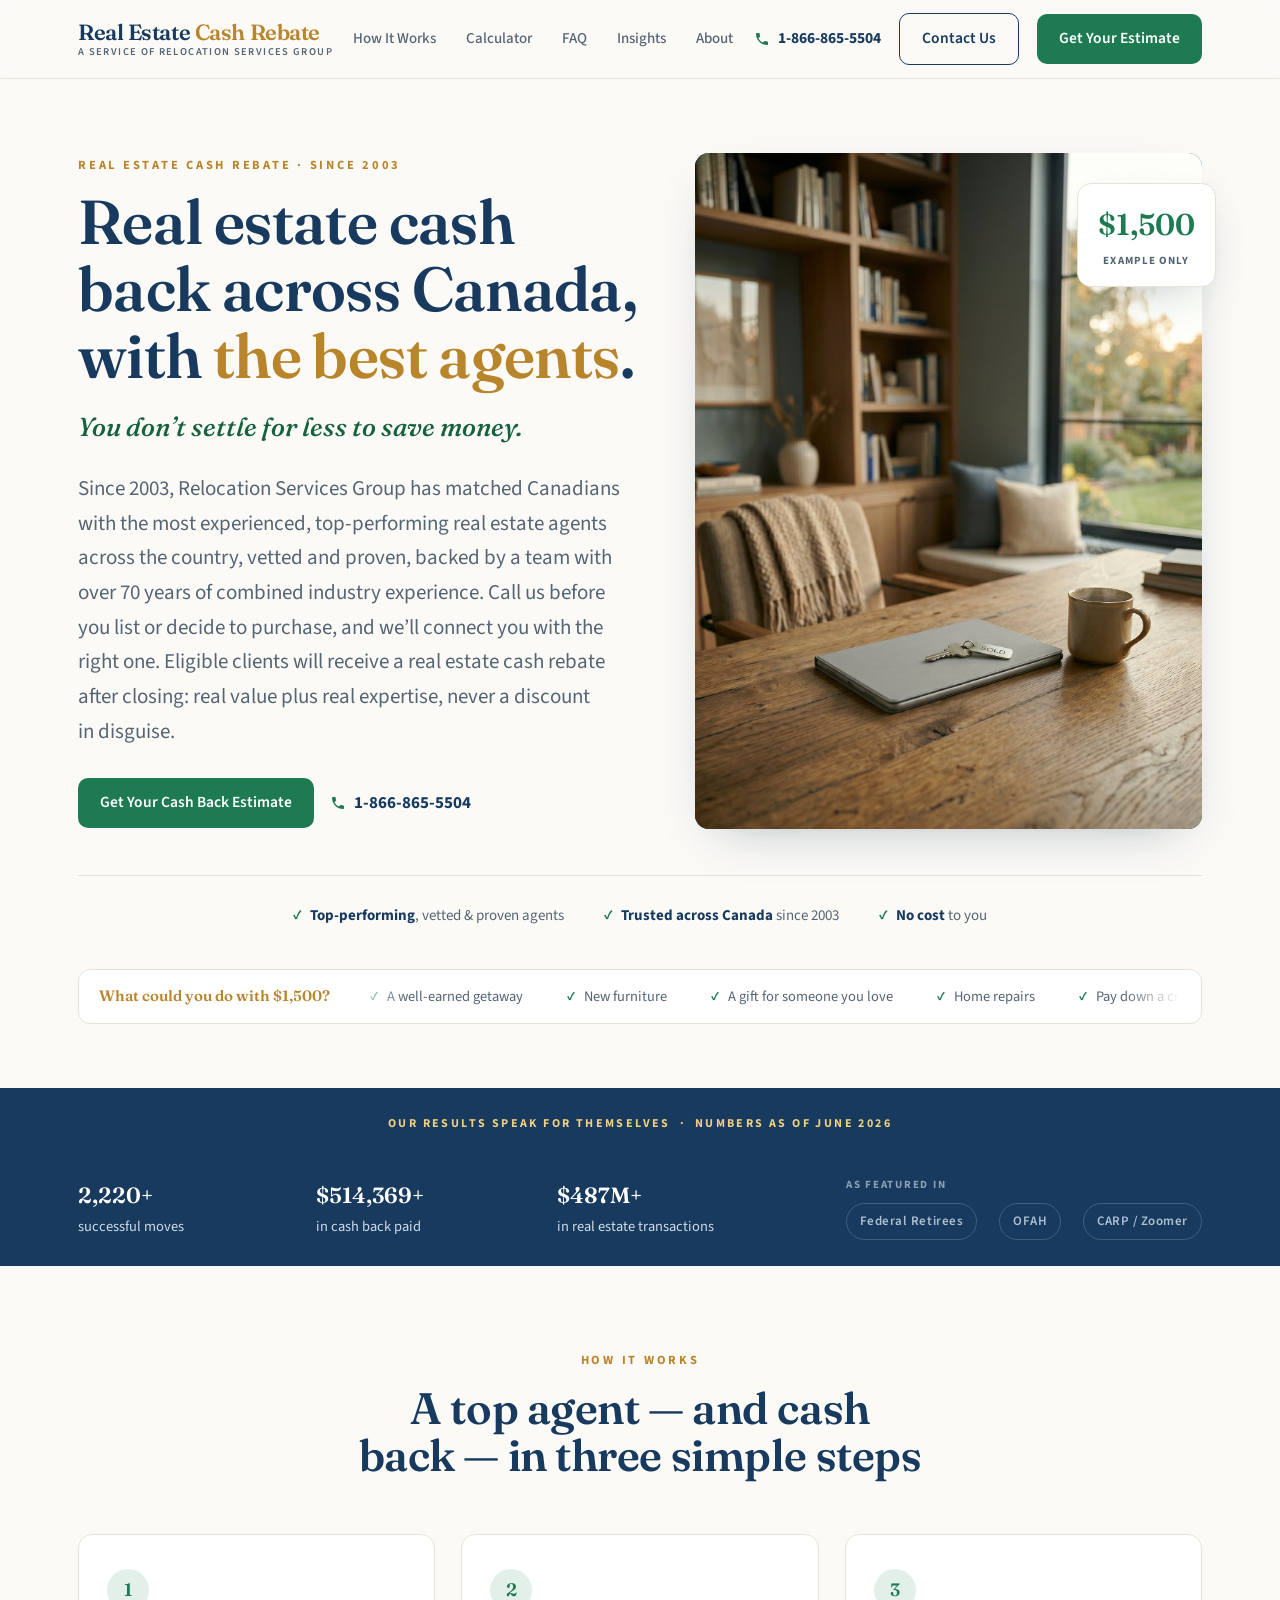
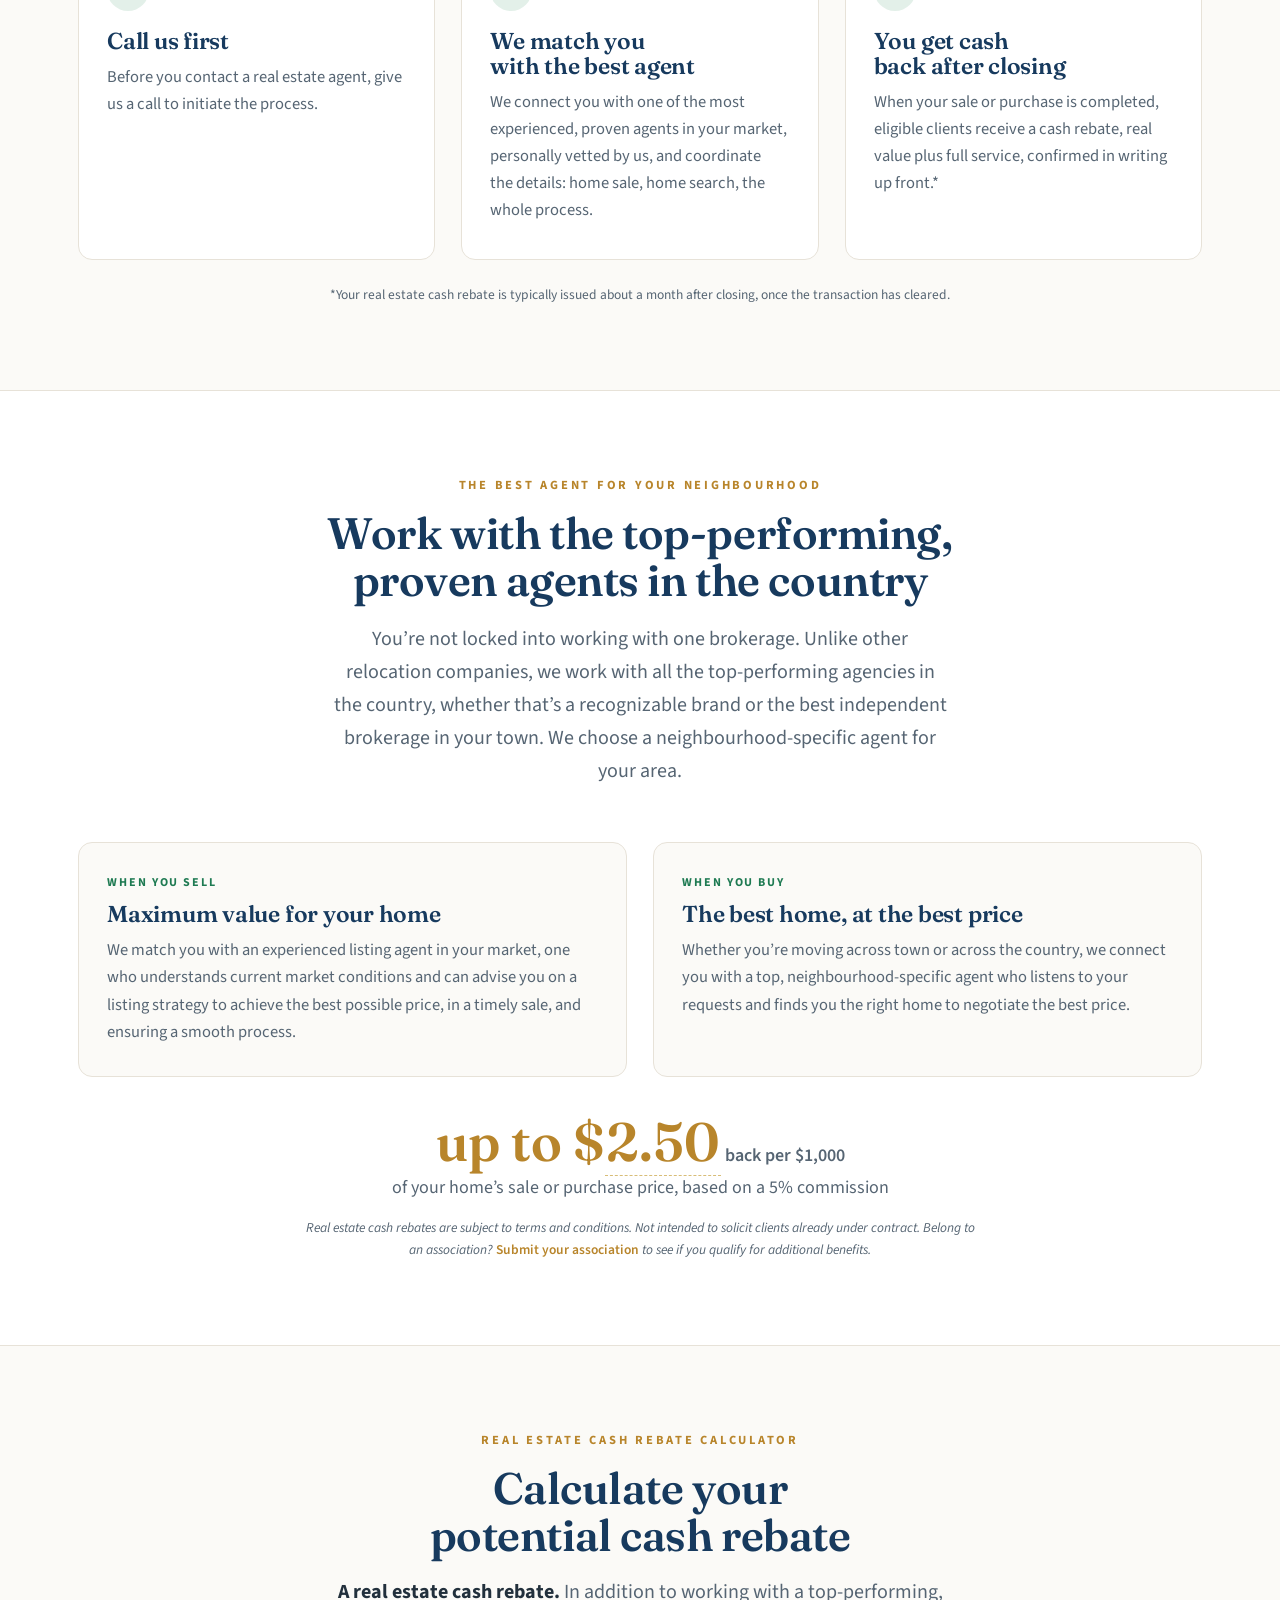
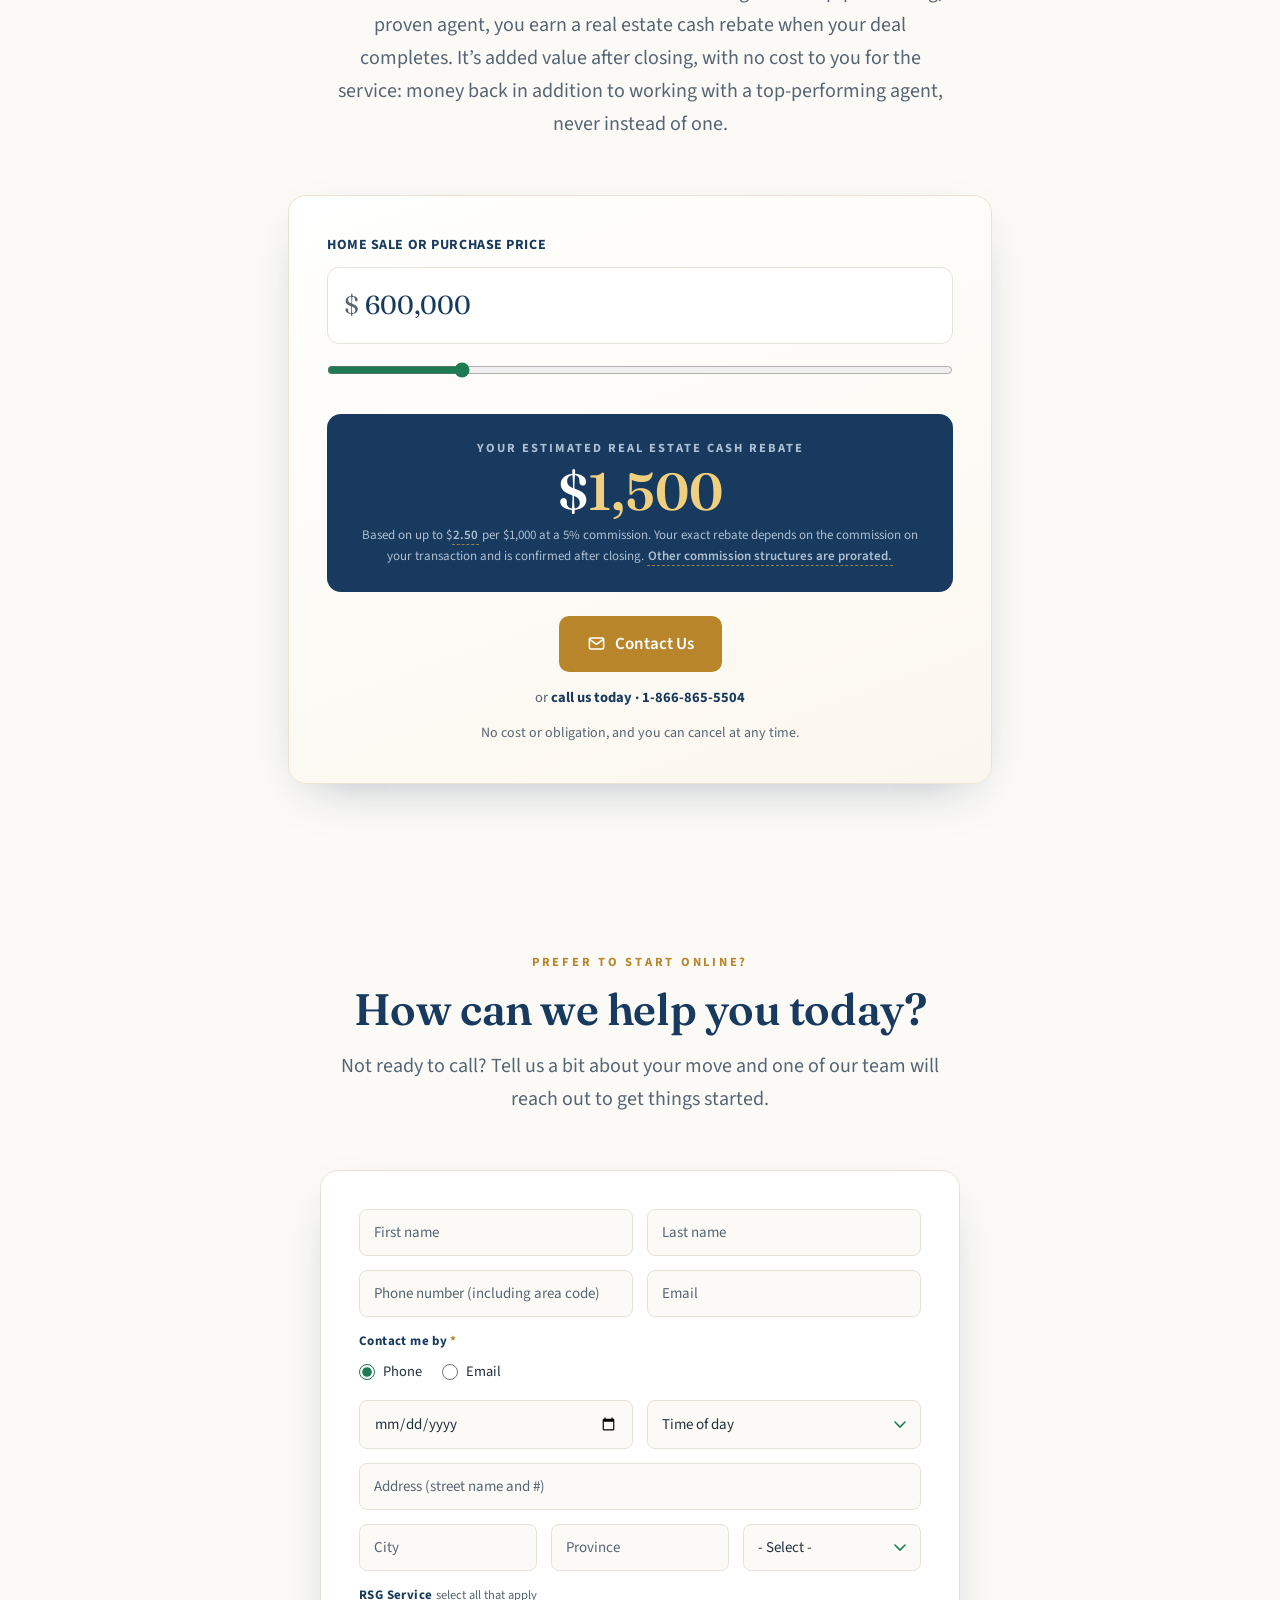
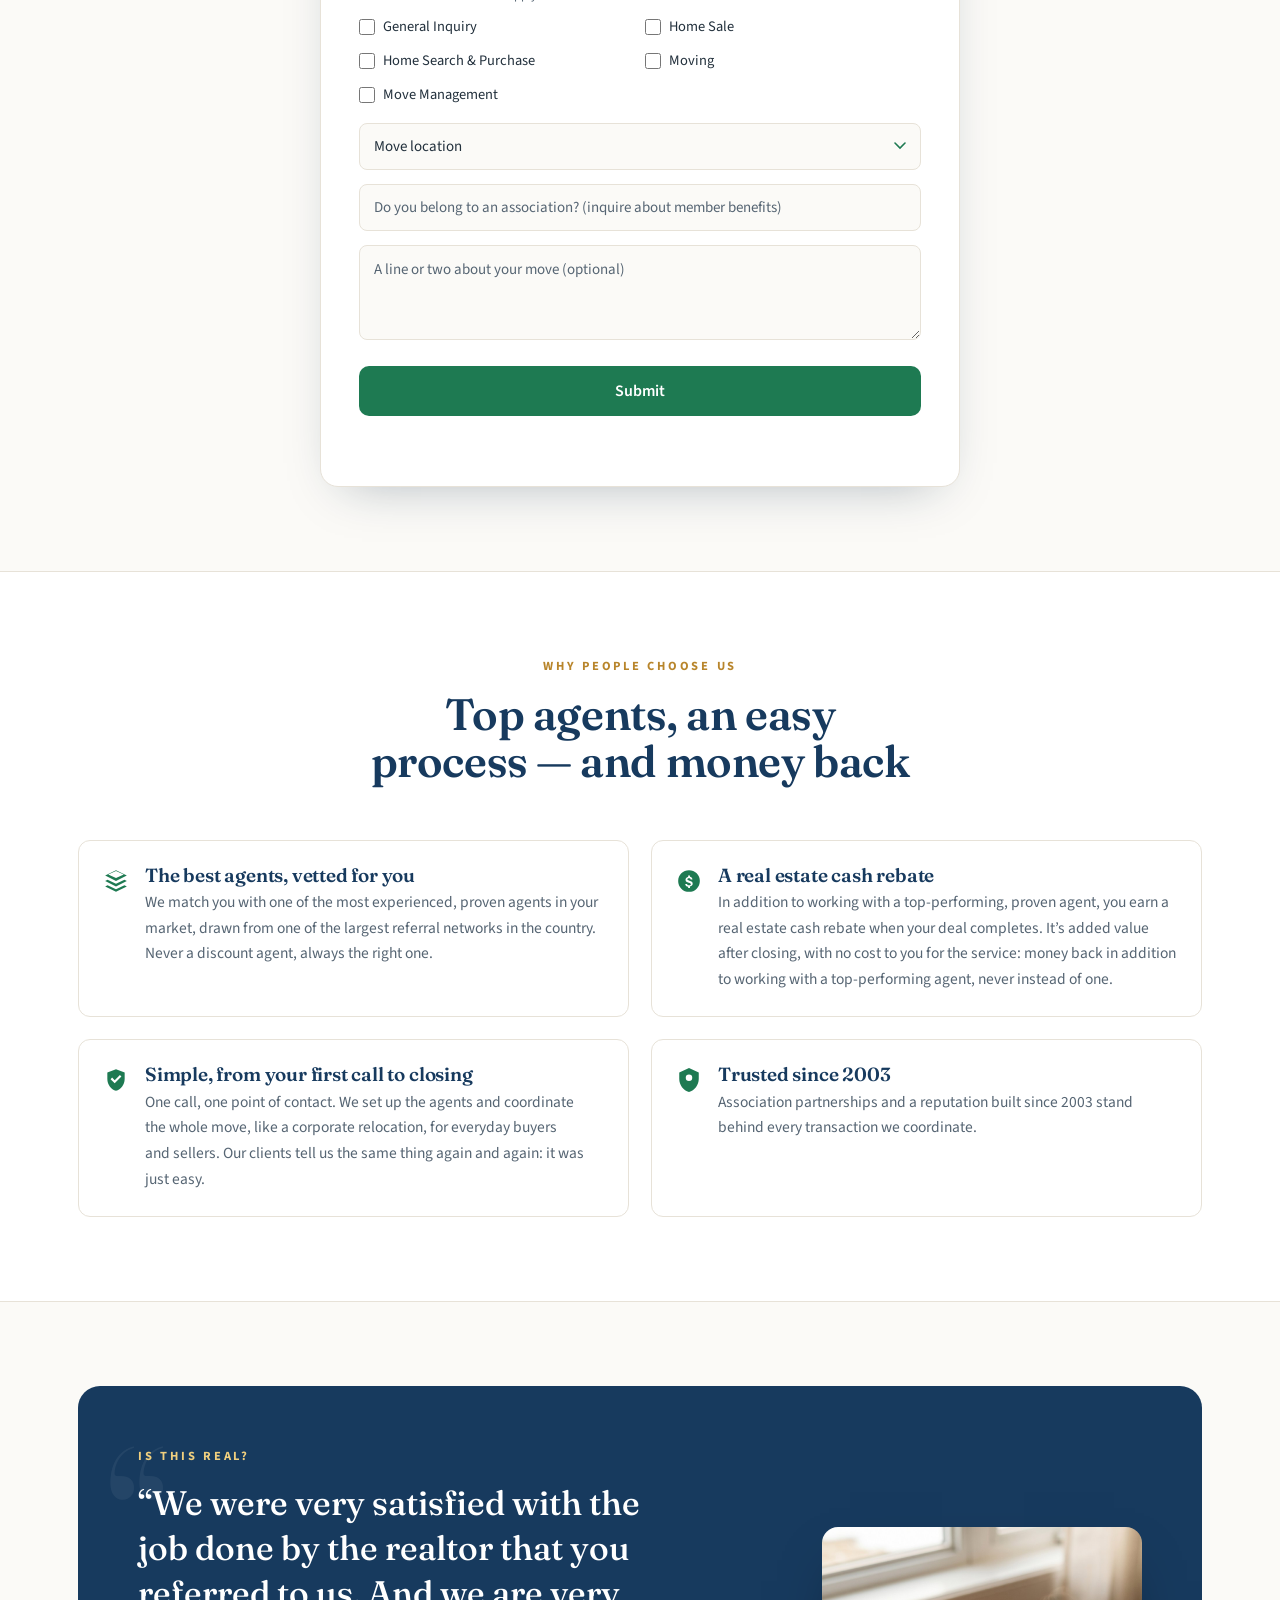
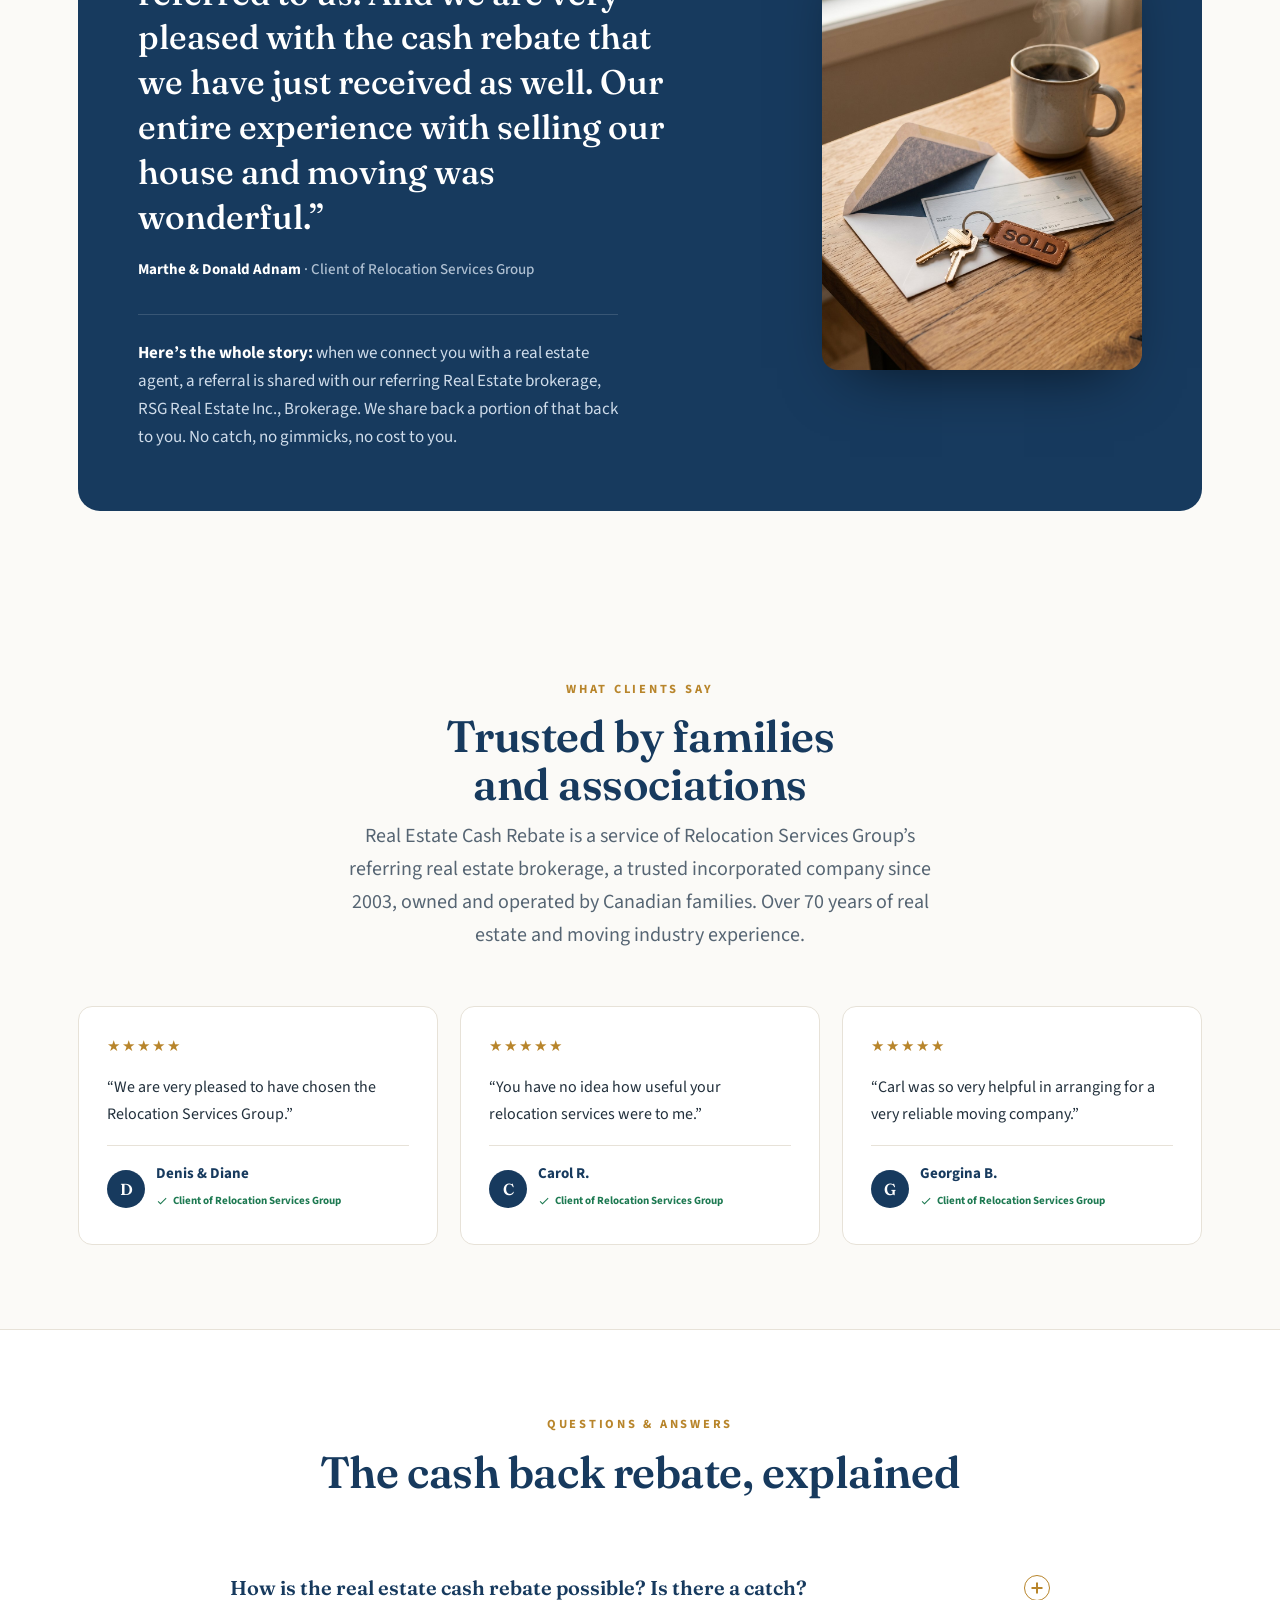
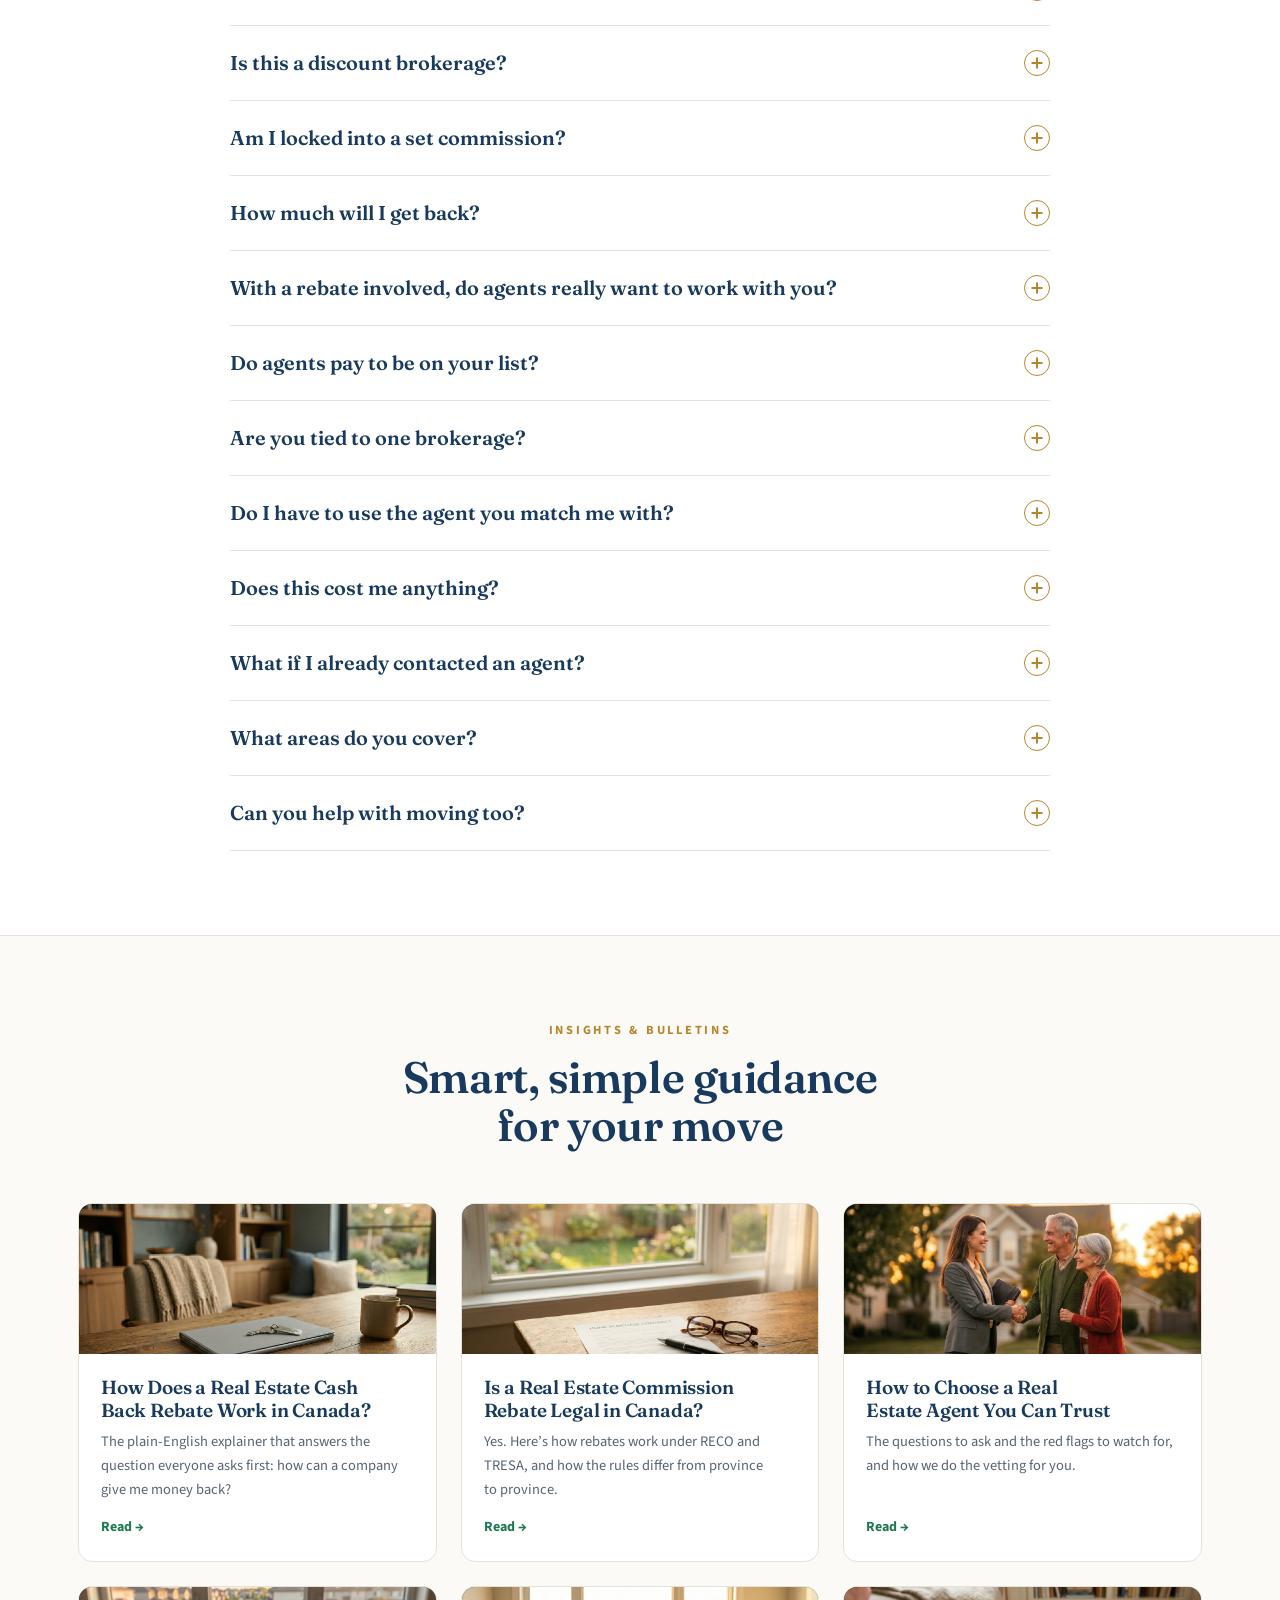
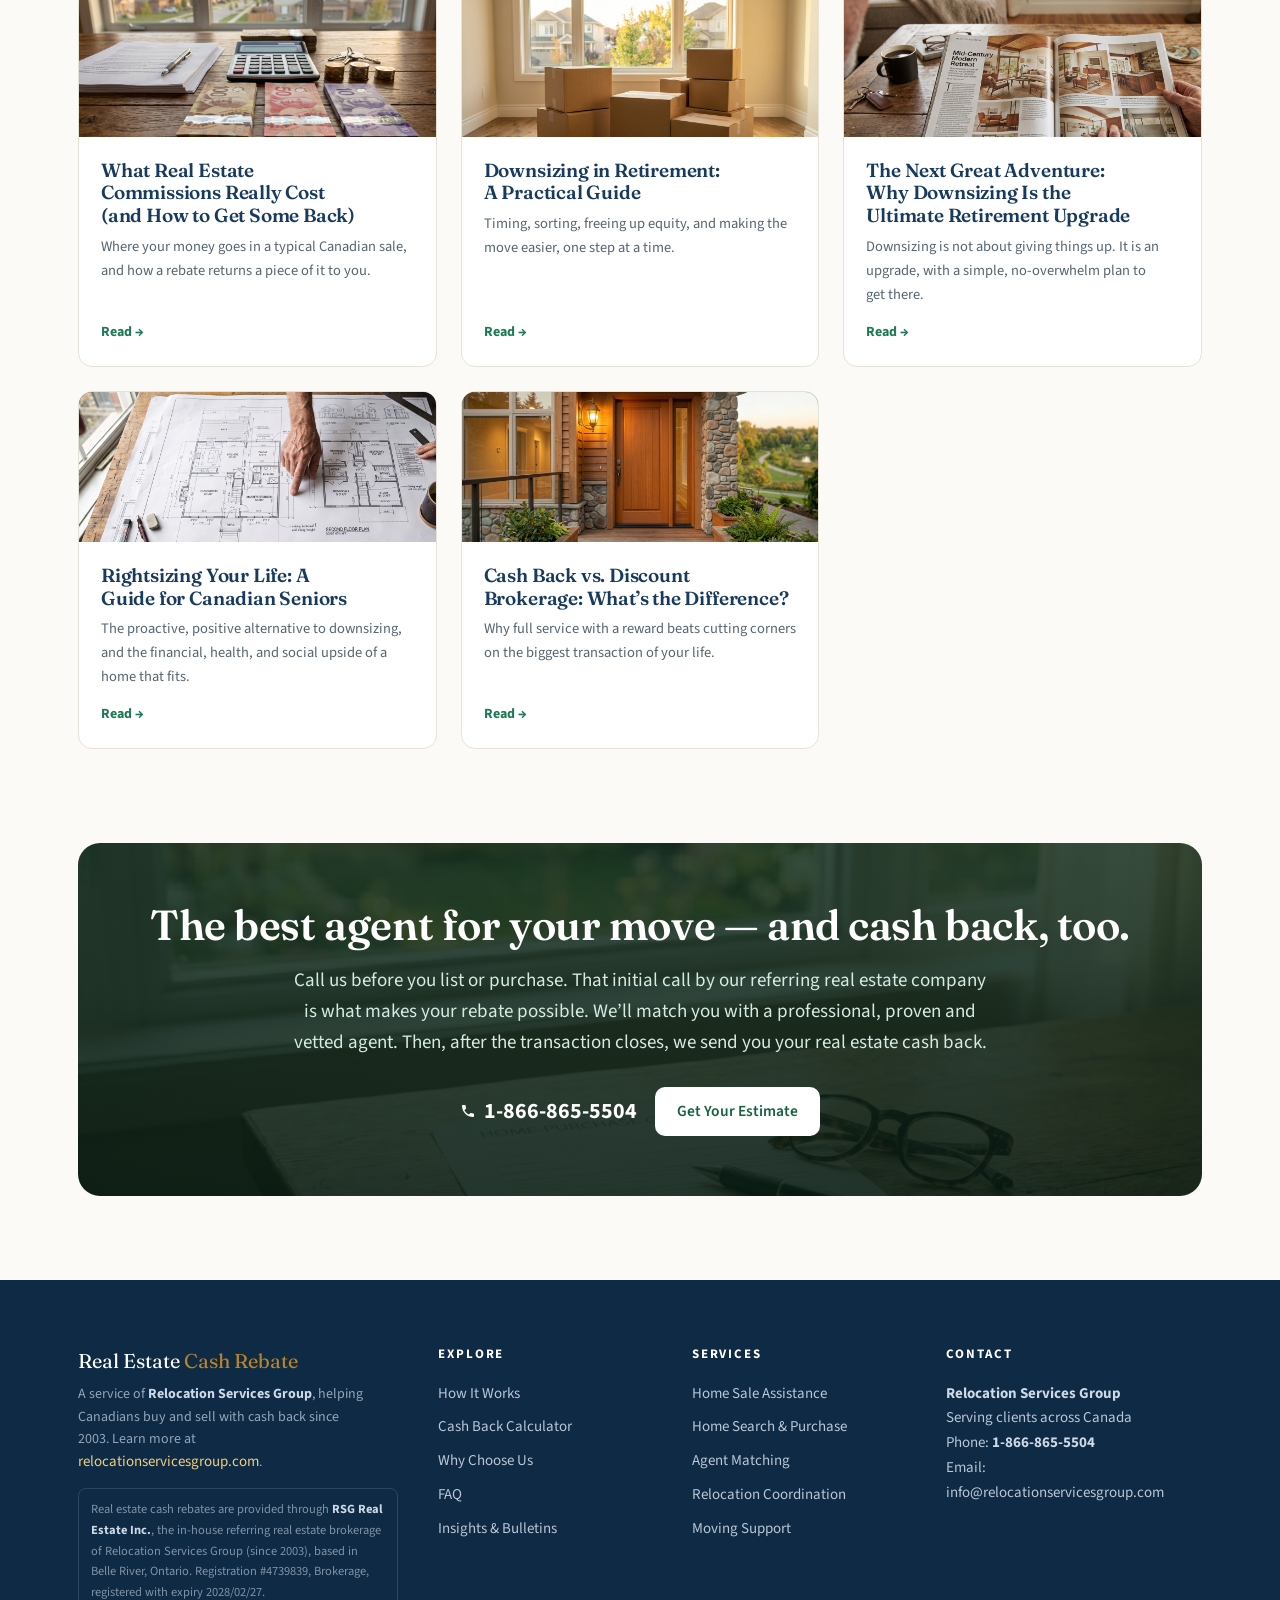
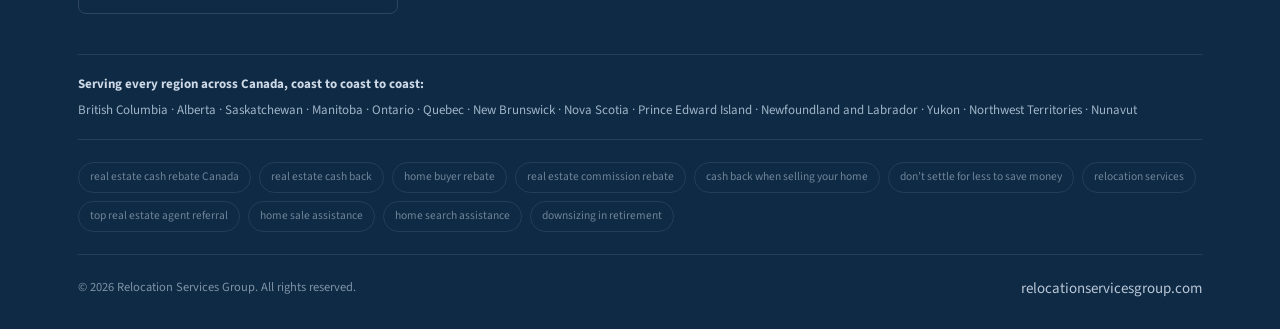
==== commit 7de3d19b: "Fix homepage metadata: title/OG mismatch, truncated description, H1, links - og:title and twitter:ti" ====
--- a/index.html
+++ b/index.html
@@ -4,23 +4,22 @@
 <meta charset="UTF-8">
 <meta name="viewport" content="width=device-width, initial-scale=1.0">
 <title>Real Estate Cashback Canada | Cash Back When You Buy or Sell a Home</title>
-<meta name="description" content="Real estate cashback done right. Since 2003, Relocation Services Group matches Canadians with the best, most experienced agents and pays a real estate cashback rebate after closing. You don't settle for less to save money. Call before you list.">
-<meta name="keywords" content="real estate cashback, real estate cashback Canada, real estate cashback rebate, real estate cash rebate, cash back when buying a home, cash back when selling a home, home buyer rebate, real estate commission rebate, Relocation Services Group">
+<meta name="description" content="Get matched with a top, vetted agent anywhere in Canada and receive a cash rebate after closing. Since 2003. Free to you. Call before you list.">
 <meta name="author" content="Relocation Services Group">
 <link rel="canonical" href="https://realestatecashback.ca/">
 <link rel="icon" type="image/png" href="assets/favicon.png">
 <meta name="theme-color" content="#173A5E">
 <meta property="og:type" content="website">
 <meta property="og:site_name" content="Real Estate Cash Rebate">
-<meta property="og:title" content="Real Estate Cashback Canada | The Best Agents, and Cash Back, Too">
-<meta property="og:description" content="Real estate cashback done right. Get matched with the best agents across Canada and earn a real estate cashback rebate after closing. You don't settle for less to save money.">
+<meta property="og:title" content="Real Estate Cashback Canada | Cash Back When You Buy or Sell a Home">
+<meta property="og:description" content="Get matched with a top, vetted agent anywhere in Canada and receive a cash rebate after closing. Since 2003. Free to you. Call before you list.">
 <meta property="og:url" content="https://realestatecashback.ca/">
 <meta property="og:image" content="https://realestatecashback.ca/assets/img/og-image.jpg">
 <meta property="og:image:width" content="1200">
 <meta property="og:image:height" content="630">
 <meta name="twitter:card" content="summary_large_image">
-<meta name="twitter:title" content="Real Estate Cashback Canada | The Best Agents, and Cash Back, Too">
-<meta name="twitter:description" content="Real estate cashback done right. Get matched with the best agents across Canada and earn a real estate cashback rebate after closing.">
+<meta name="twitter:title" content="Real Estate Cashback Canada | Cash Back When You Buy or Sell a Home">
+<meta name="twitter:description" content="Get matched with a top, vetted agent anywhere in Canada and receive a cash rebate after closing. Since 2003. Free to you. Call before you list.">
 <meta name="twitter:image" content="https://realestatecashback.ca/assets/img/og-image.jpg">
 
 <link rel="preconnect" href="https://fonts.googleapis.com">
@@ -309,6 +308,7 @@
   "foundingDate": "2003",
   "areaServed": { "@type": "Country", "name": "Canada" },
   "parentOrganization": { "@type": "Organization", "name": "Relocation Services Group", "url": "https://relocationservicesgroup.com" },
+  "address": { "@type": "PostalAddress", "addressLocality": "Belle River", "addressRegion": "ON", "addressCountry": "CA" },
   "sameAs": ["https://relocationservicesgroup.com"]
 }
 </script>
@@ -364,7 +364,7 @@
     <div class="hero-grid">
     <div class="reveal in">
       <div class="eyebrow">Real Estate Cash Rebate &#183; Since 2003</div>
-      <h1>Work with the best agents in the country &#8212; <em>and get cash back</em>, too.</h1>
+      <h1>Real estate cash back across Canada, with <em>the best agents</em>.</h1>
       <p class="tagline">You don&#8217;t settle for less to save money.</p>
       <p class="lead">Since 2003, Relocation Services Group has matched Canadians with the most experienced, top-performing real estate agents across the country, vetted and proven, backed by a team with over 70 years of combined industry experience. Call us before you list or decide to purchase, and we&#8217;ll connect you with the right one. Eligible clients will receive a real estate cash rebate after closing: real value plus real expertise, never a discount in disguise.</p>
       <div class="hero-actions">
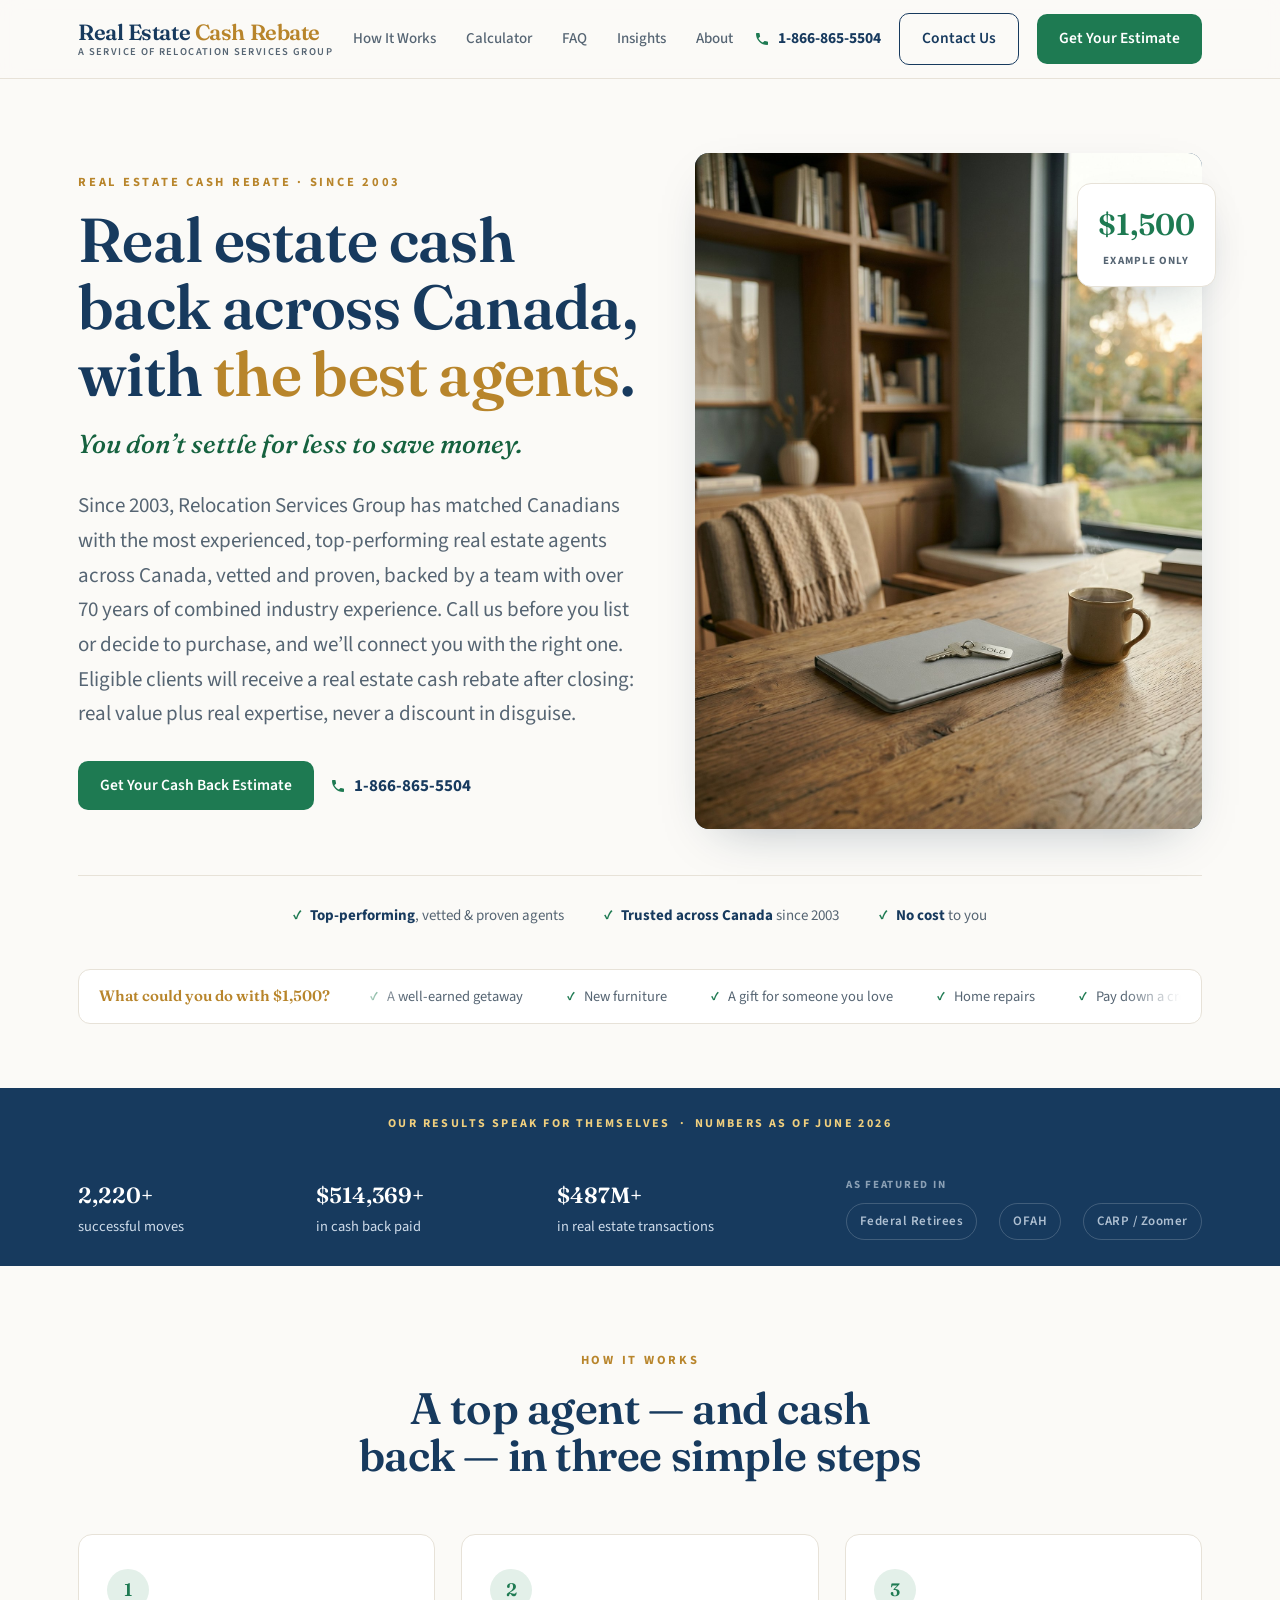
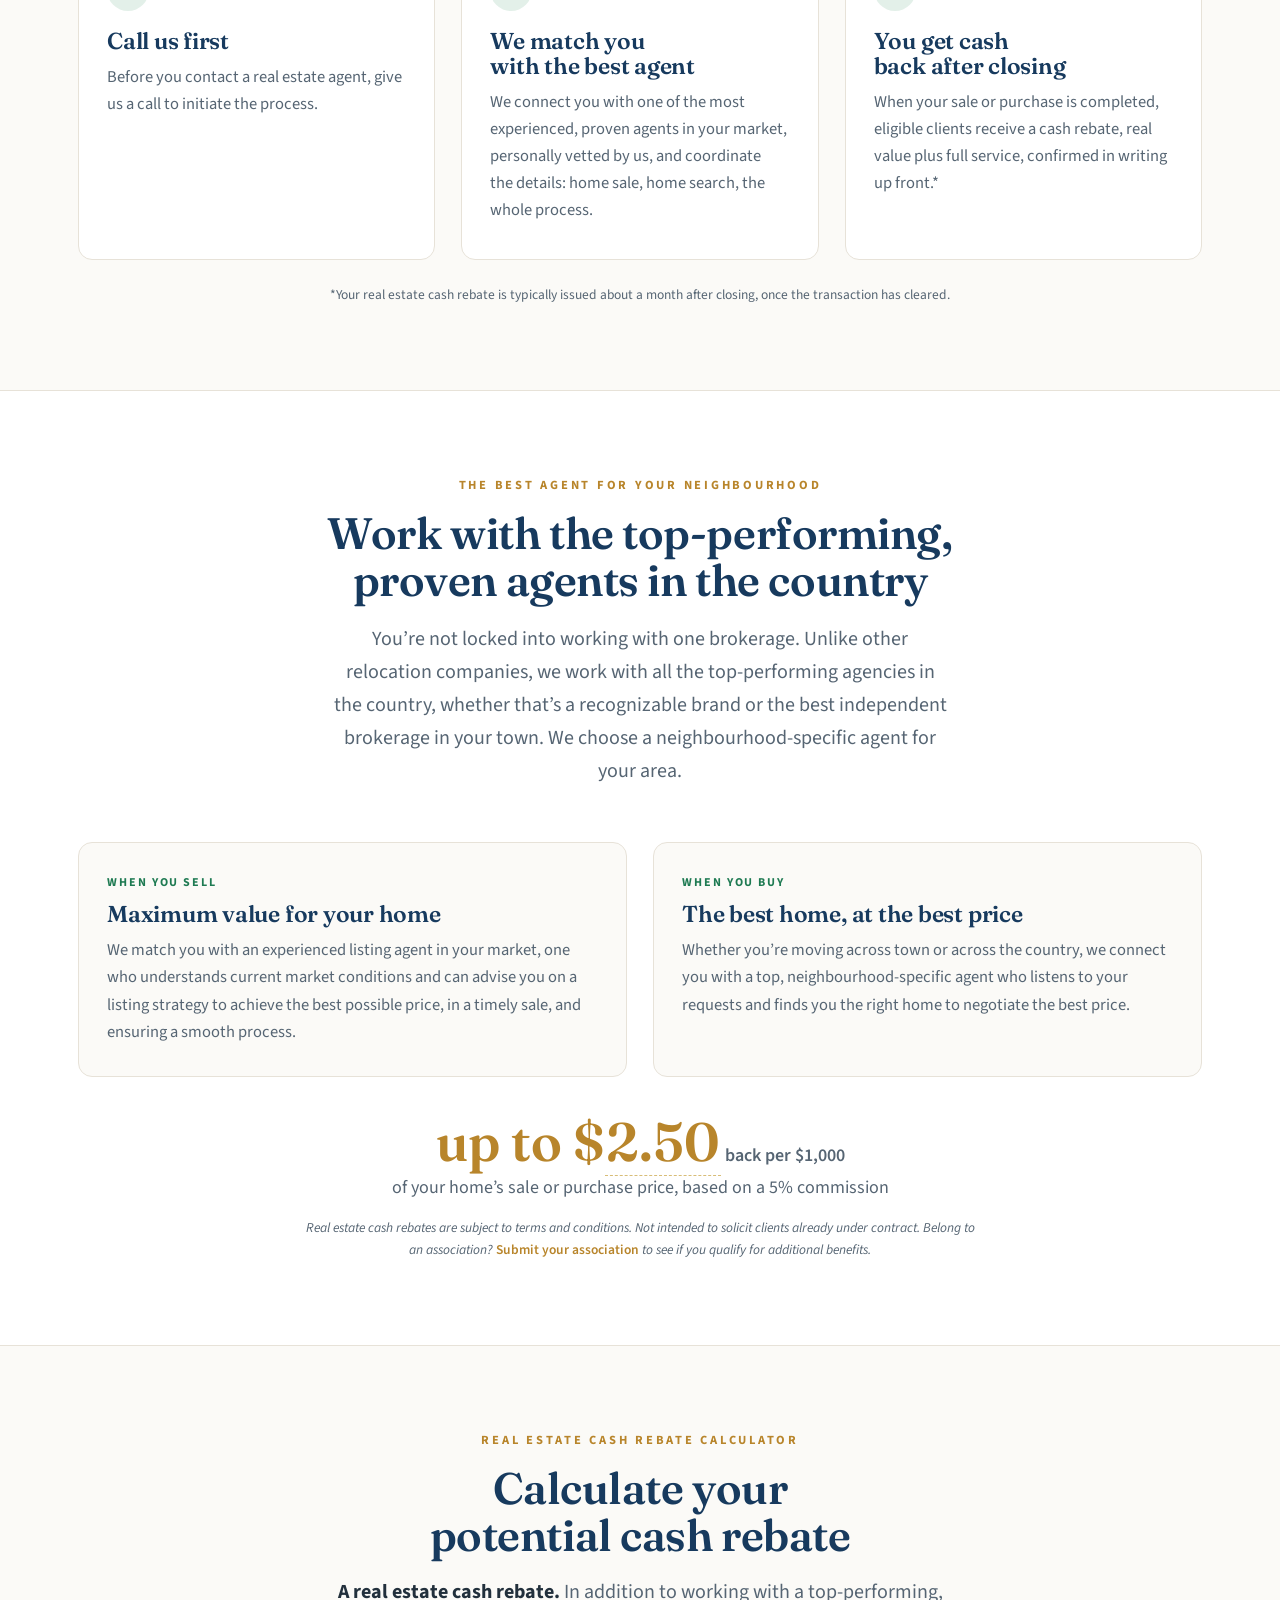
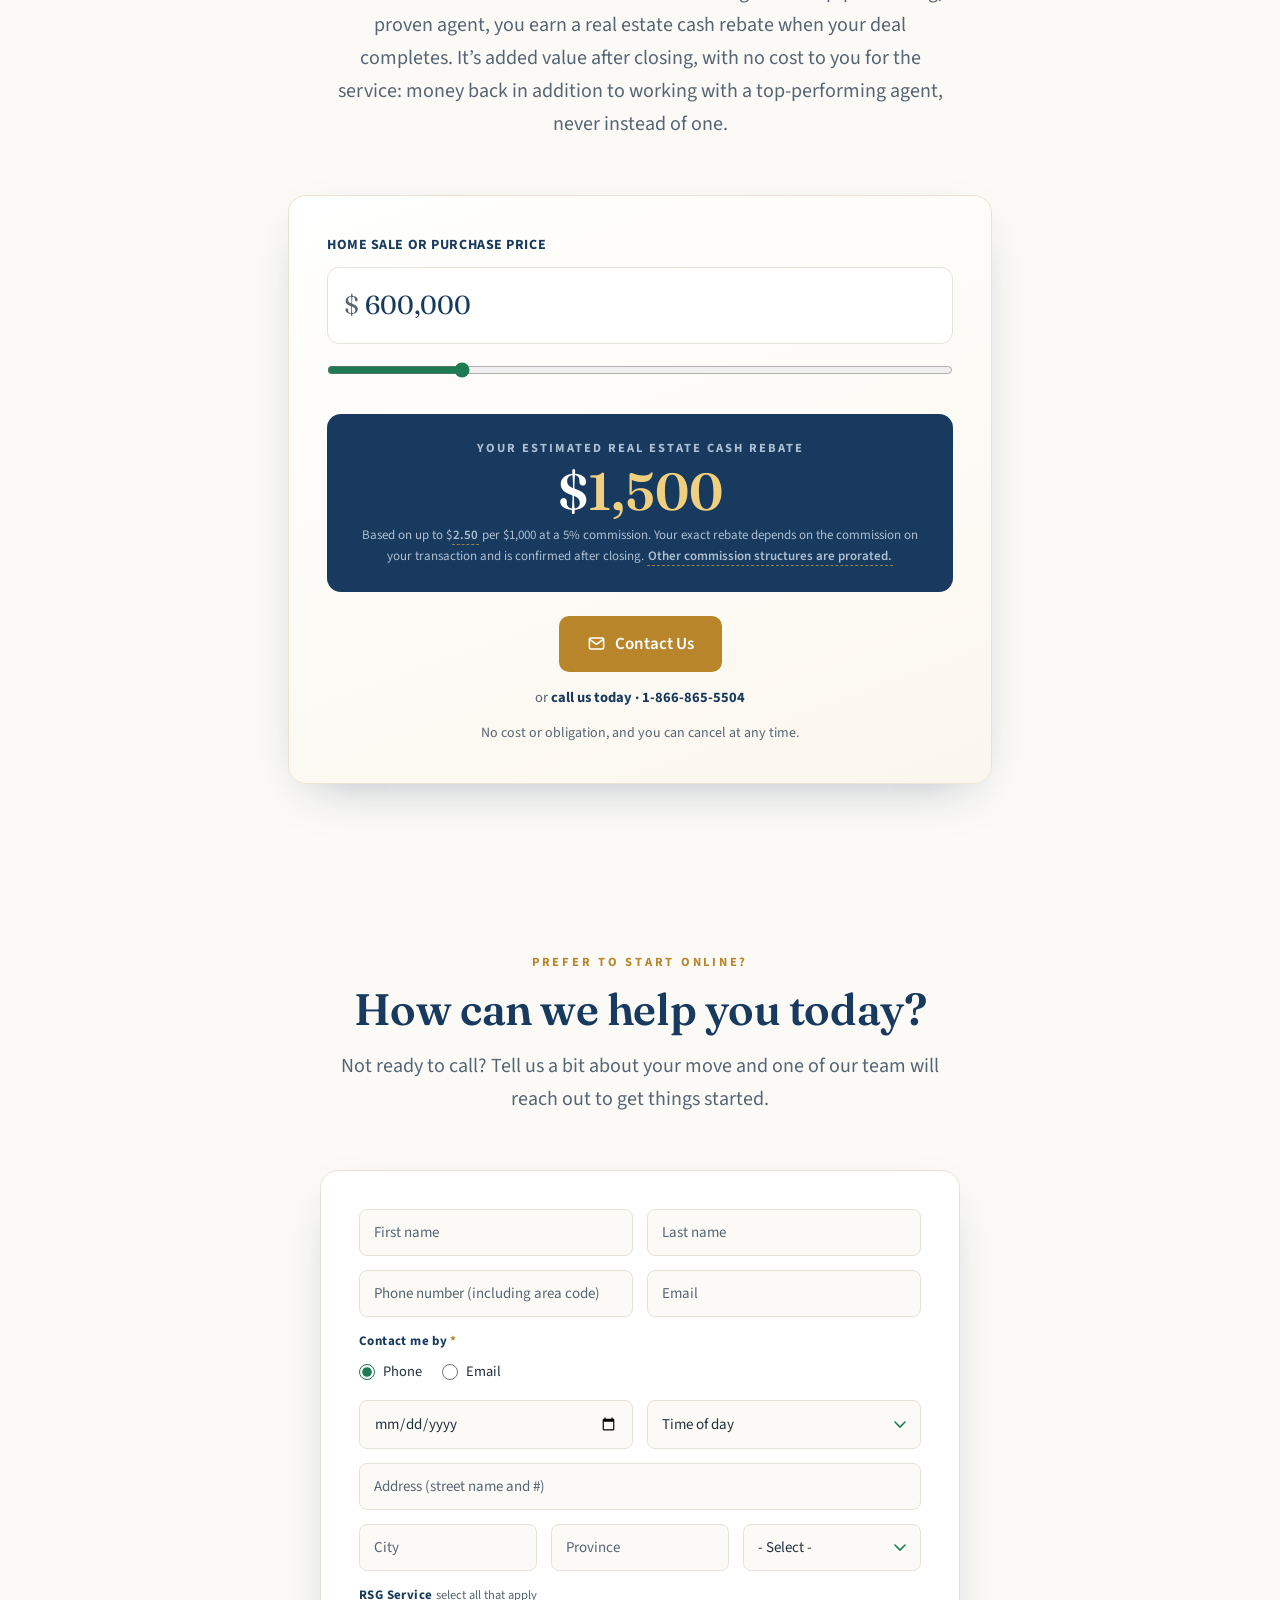
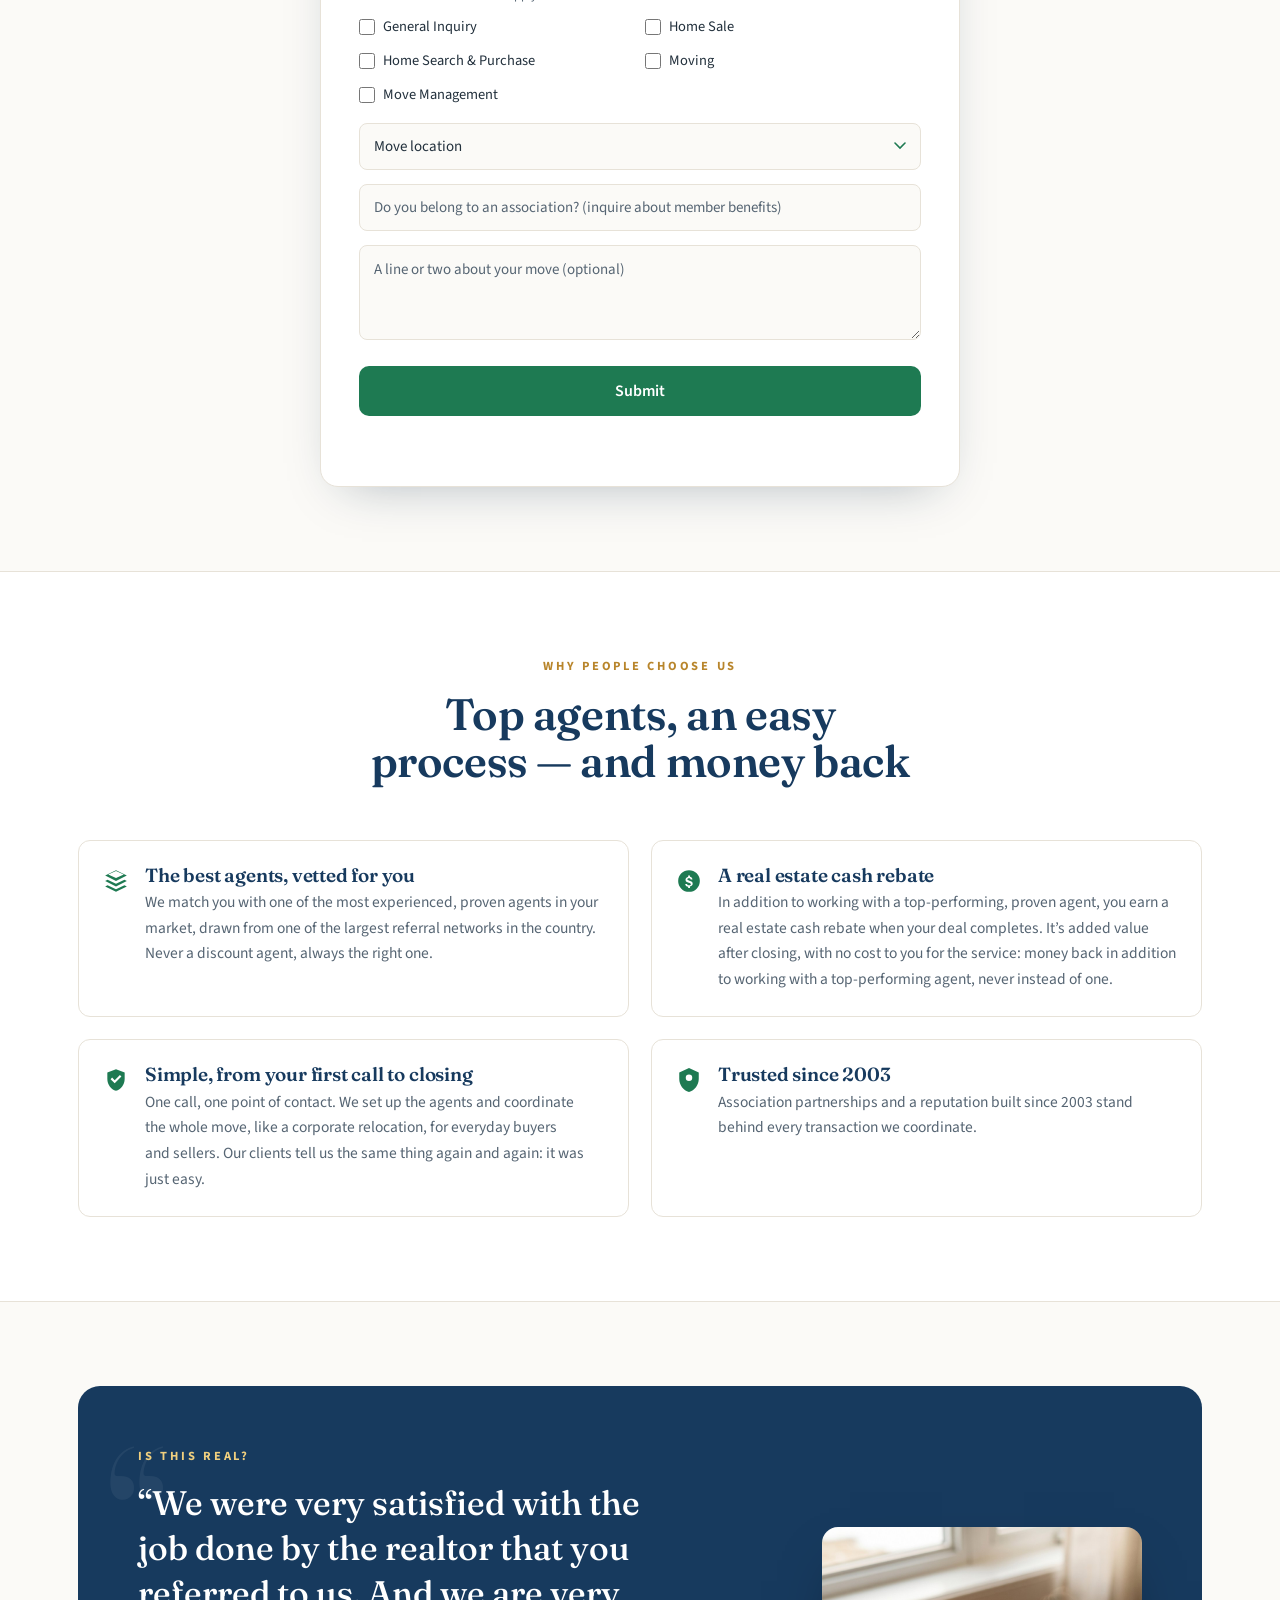
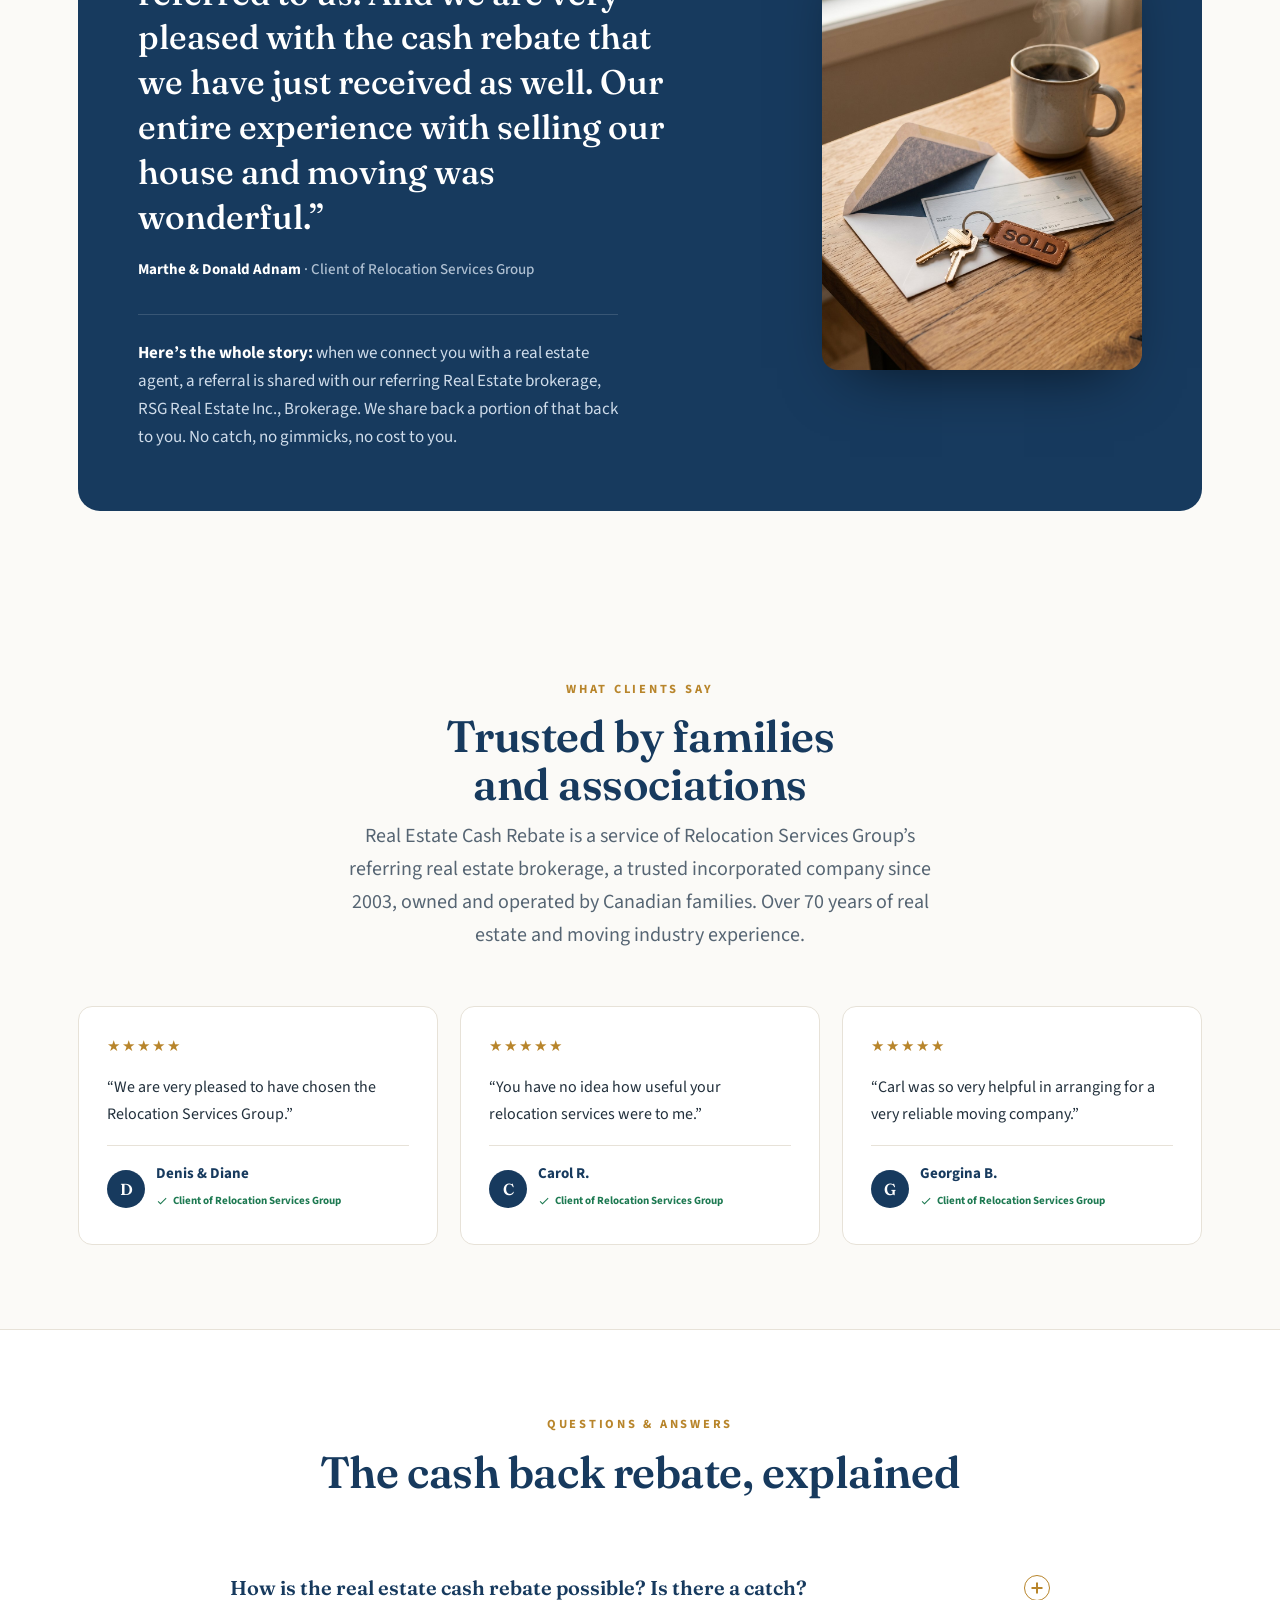
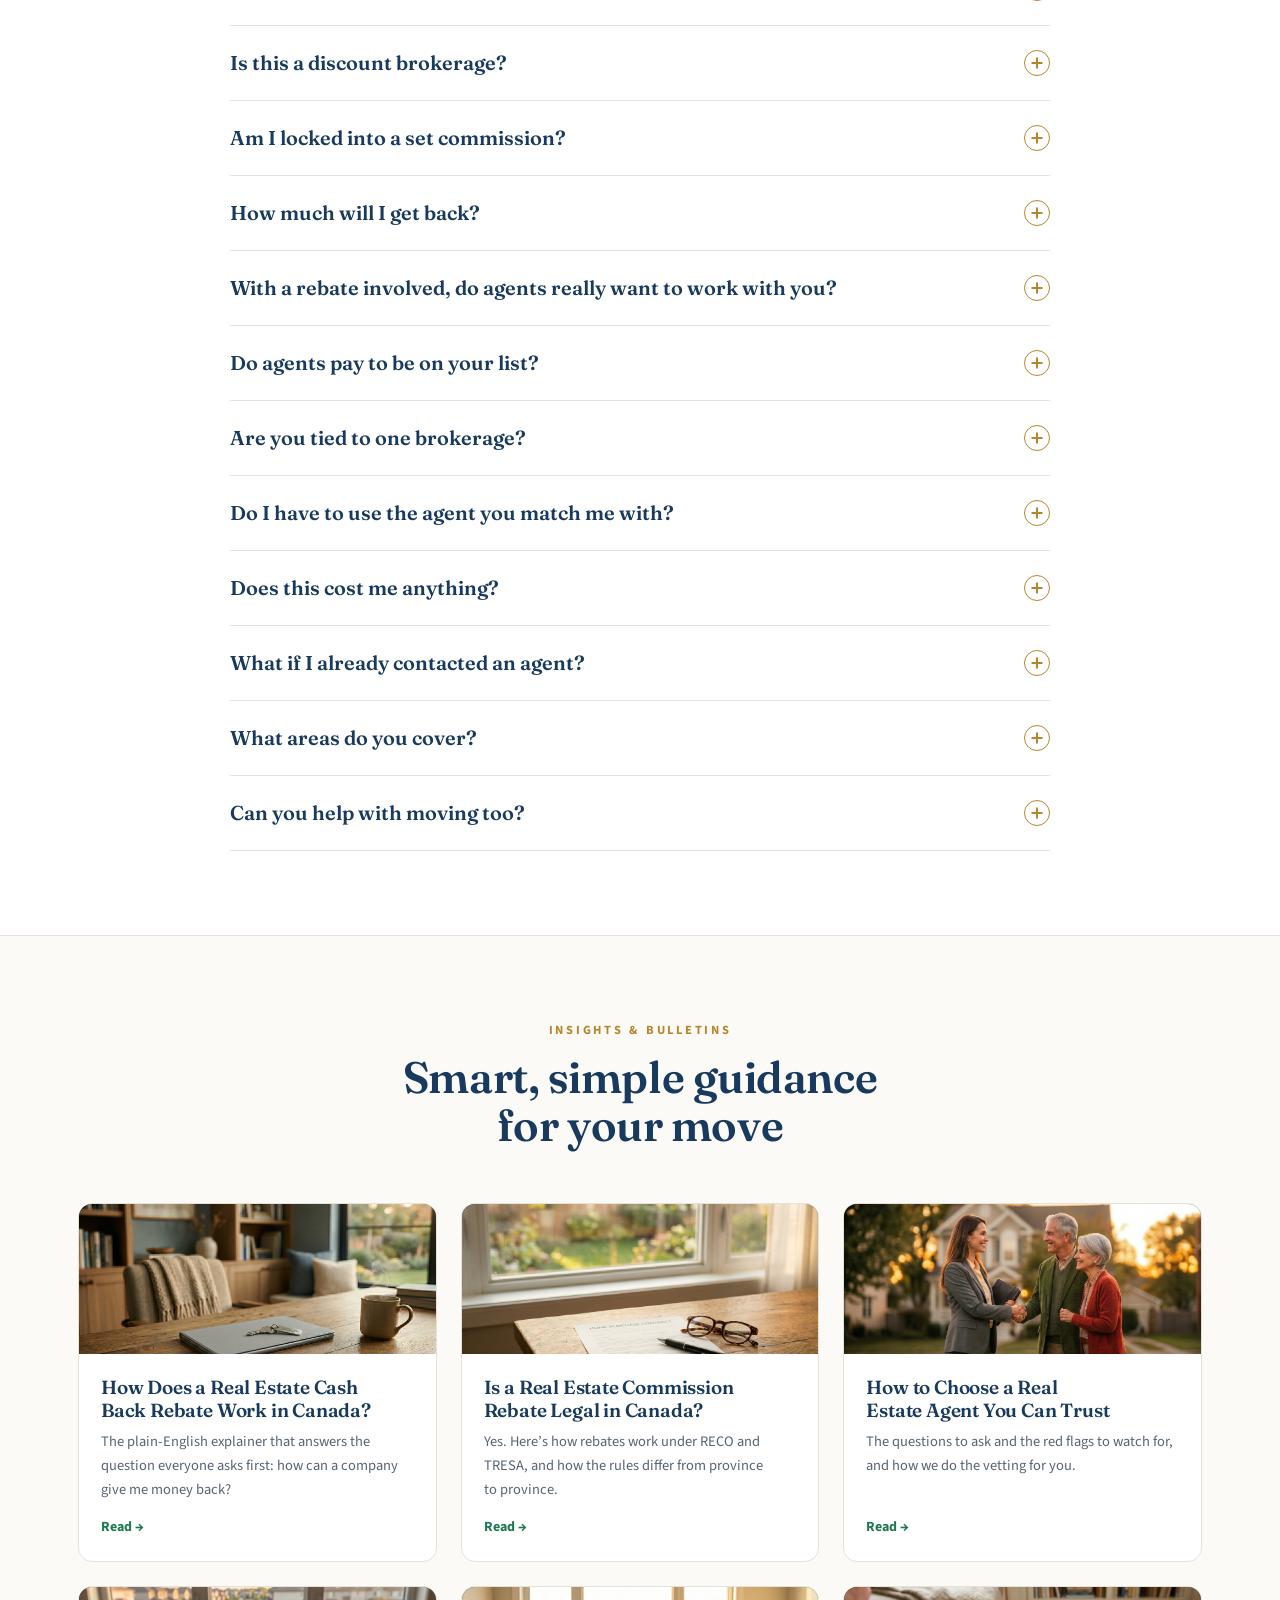
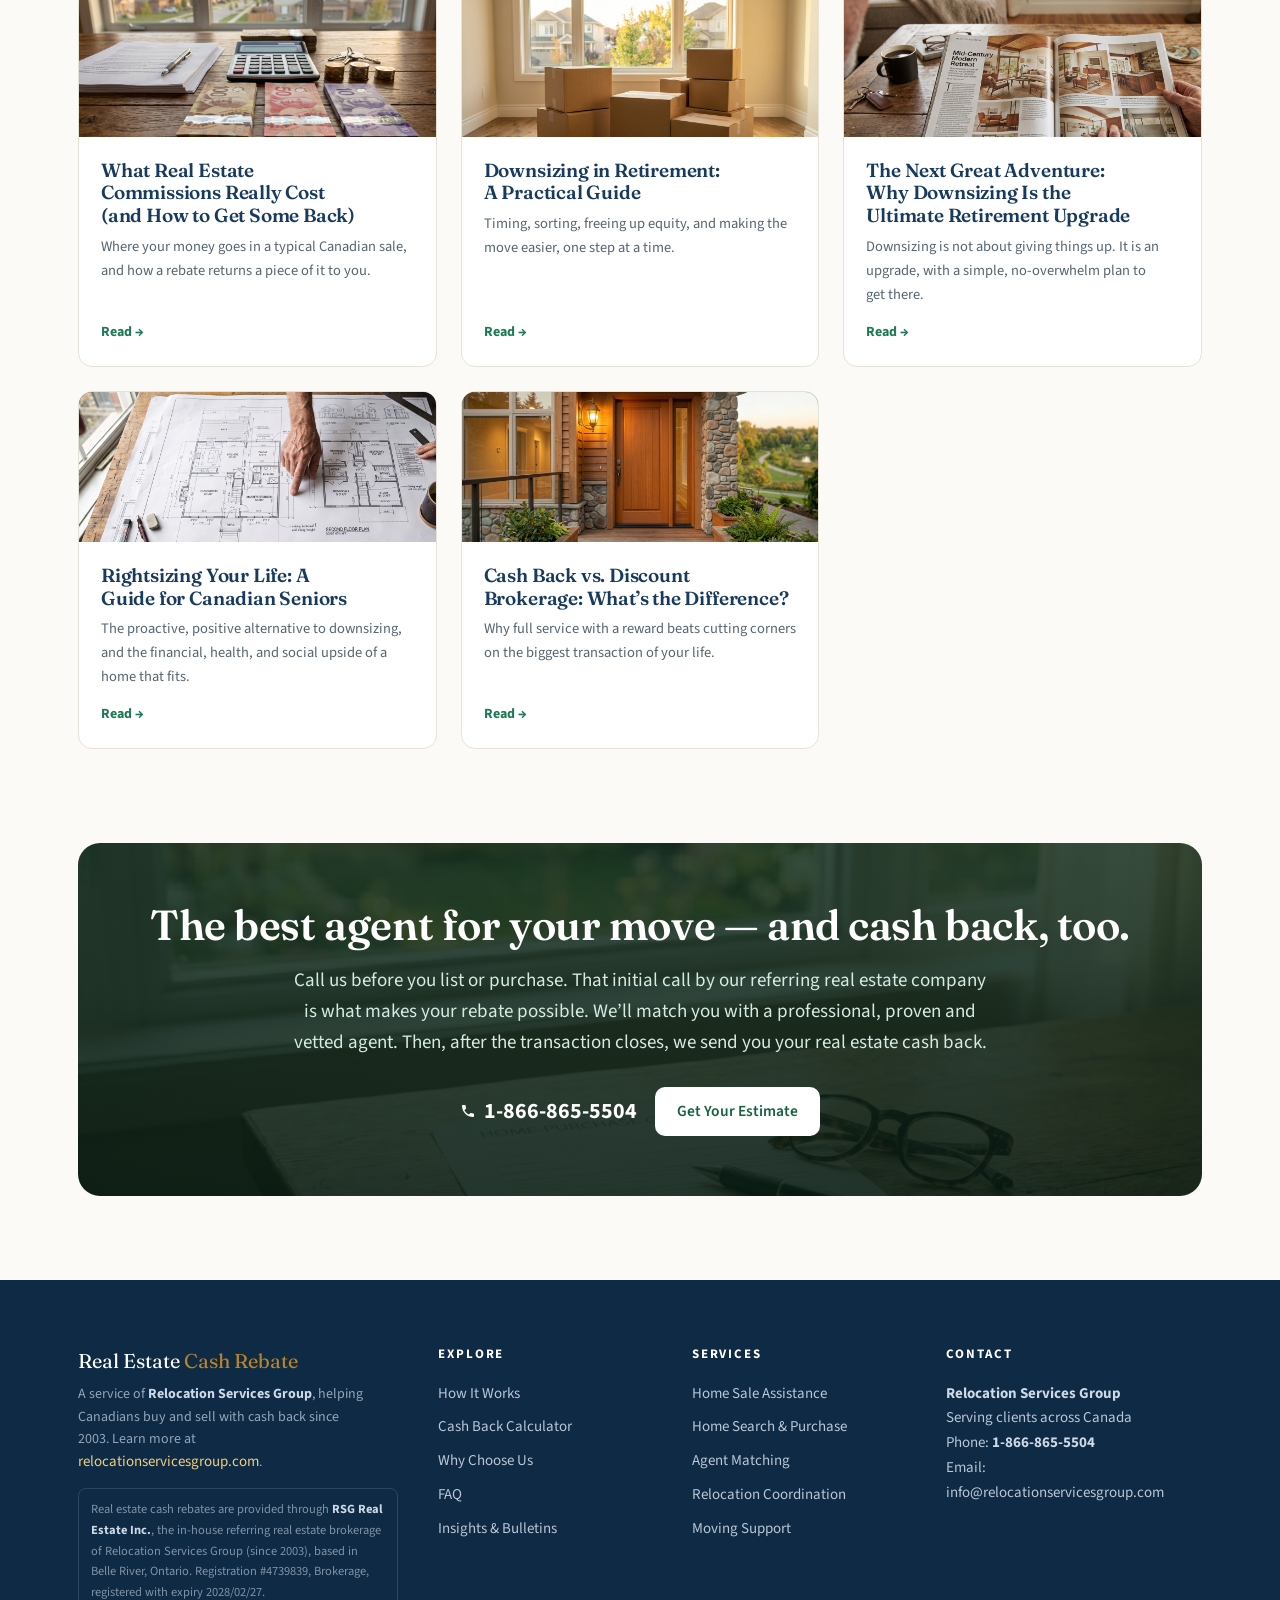
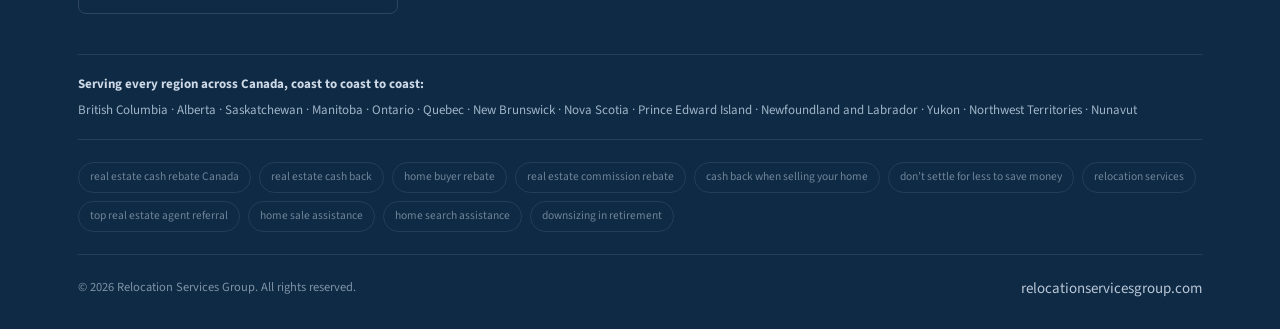
==== commit 660386e4: "Change 'across the country' to 'across Canada' in hero subhead" ====
--- a/index.html
+++ b/index.html
@@ -366,7 +366,7 @@
       <div class="eyebrow">Real Estate Cash Rebate &#183; Since 2003</div>
       <h1>Real estate cash back across Canada, with <em>the best agents</em>.</h1>
       <p class="tagline">You don&#8217;t settle for less to save money.</p>
-      <p class="lead">Since 2003, Relocation Services Group has matched Canadians with the most experienced, top-performing real estate agents across the country, vetted and proven, backed by a team with over 70 years of combined industry experience. Call us before you list or decide to purchase, and we&#8217;ll connect you with the right one. Eligible clients will receive a real estate cash rebate after closing: real value plus real expertise, never a discount in disguise.</p>
+      <p class="lead">Since 2003, Relocation Services Group has matched Canadians with the most experienced, top-performing real estate agents across Canada, vetted and proven, backed by a team with over 70 years of combined industry experience. Call us before you list or decide to purchase, and we&#8217;ll connect you with the right one. Eligible clients will receive a real estate cash rebate after closing: real value plus real expertise, never a discount in disguise.</p>
       <div class="hero-actions">
         <a class="btn" href="#calc">Get Your Cash Back Estimate</a>
         <a class="phone" href="tel:18668655504"><svg viewBox="0 0 24 24"><path d="M6.6 10.8c1.4 2.8 3.8 5.1 6.6 6.6l2.2-2.2c.3-.3.7-.4 1-.2 1.1.4 2.3.6 3.6.6.6 0 1 .4 1 1V20c0 .6-.4 1-1 1C10.6 21 3 13.4 3 4c0-.6.4-1 1-1h3.5c.6 0 1 .4 1 1 0 1.2.2 2.4.6 3.6.1.4 0 .8-.2 1l-2.3 2.2z"/></svg>1-866-865-5504</a>
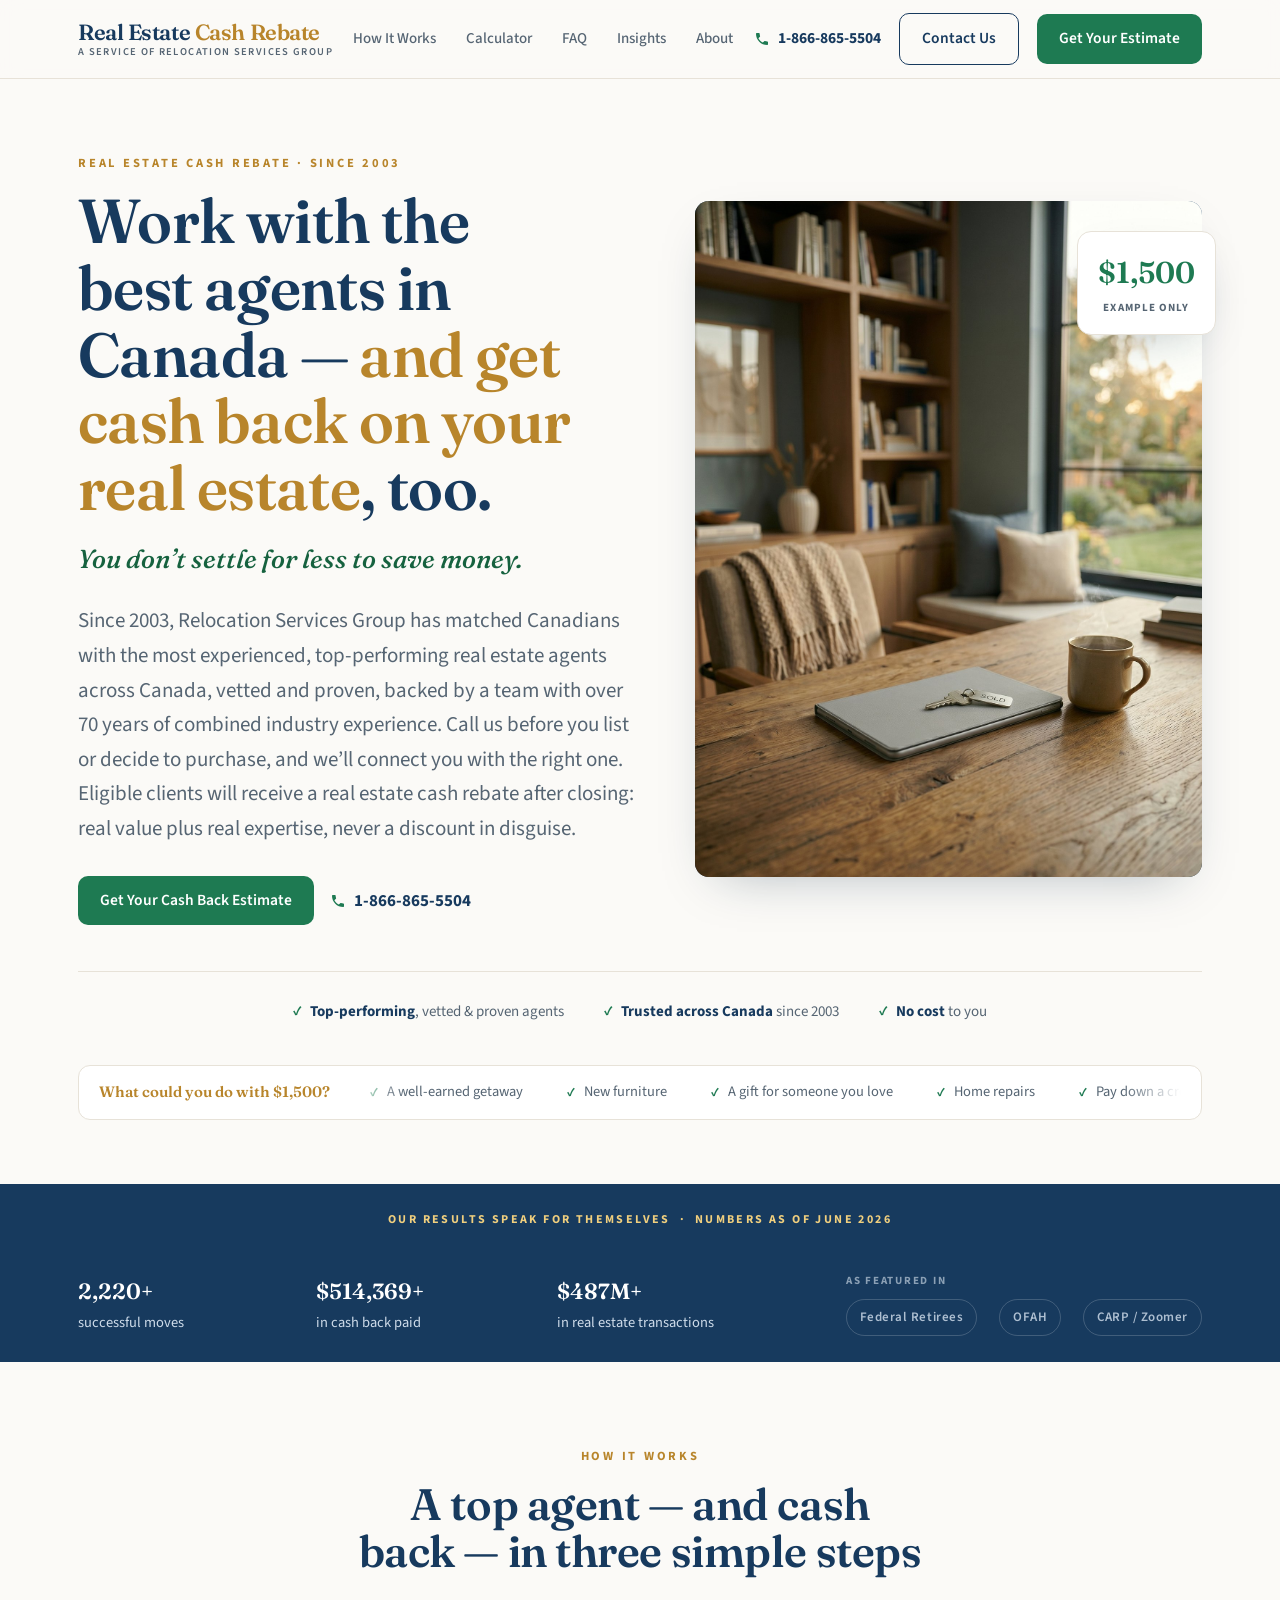
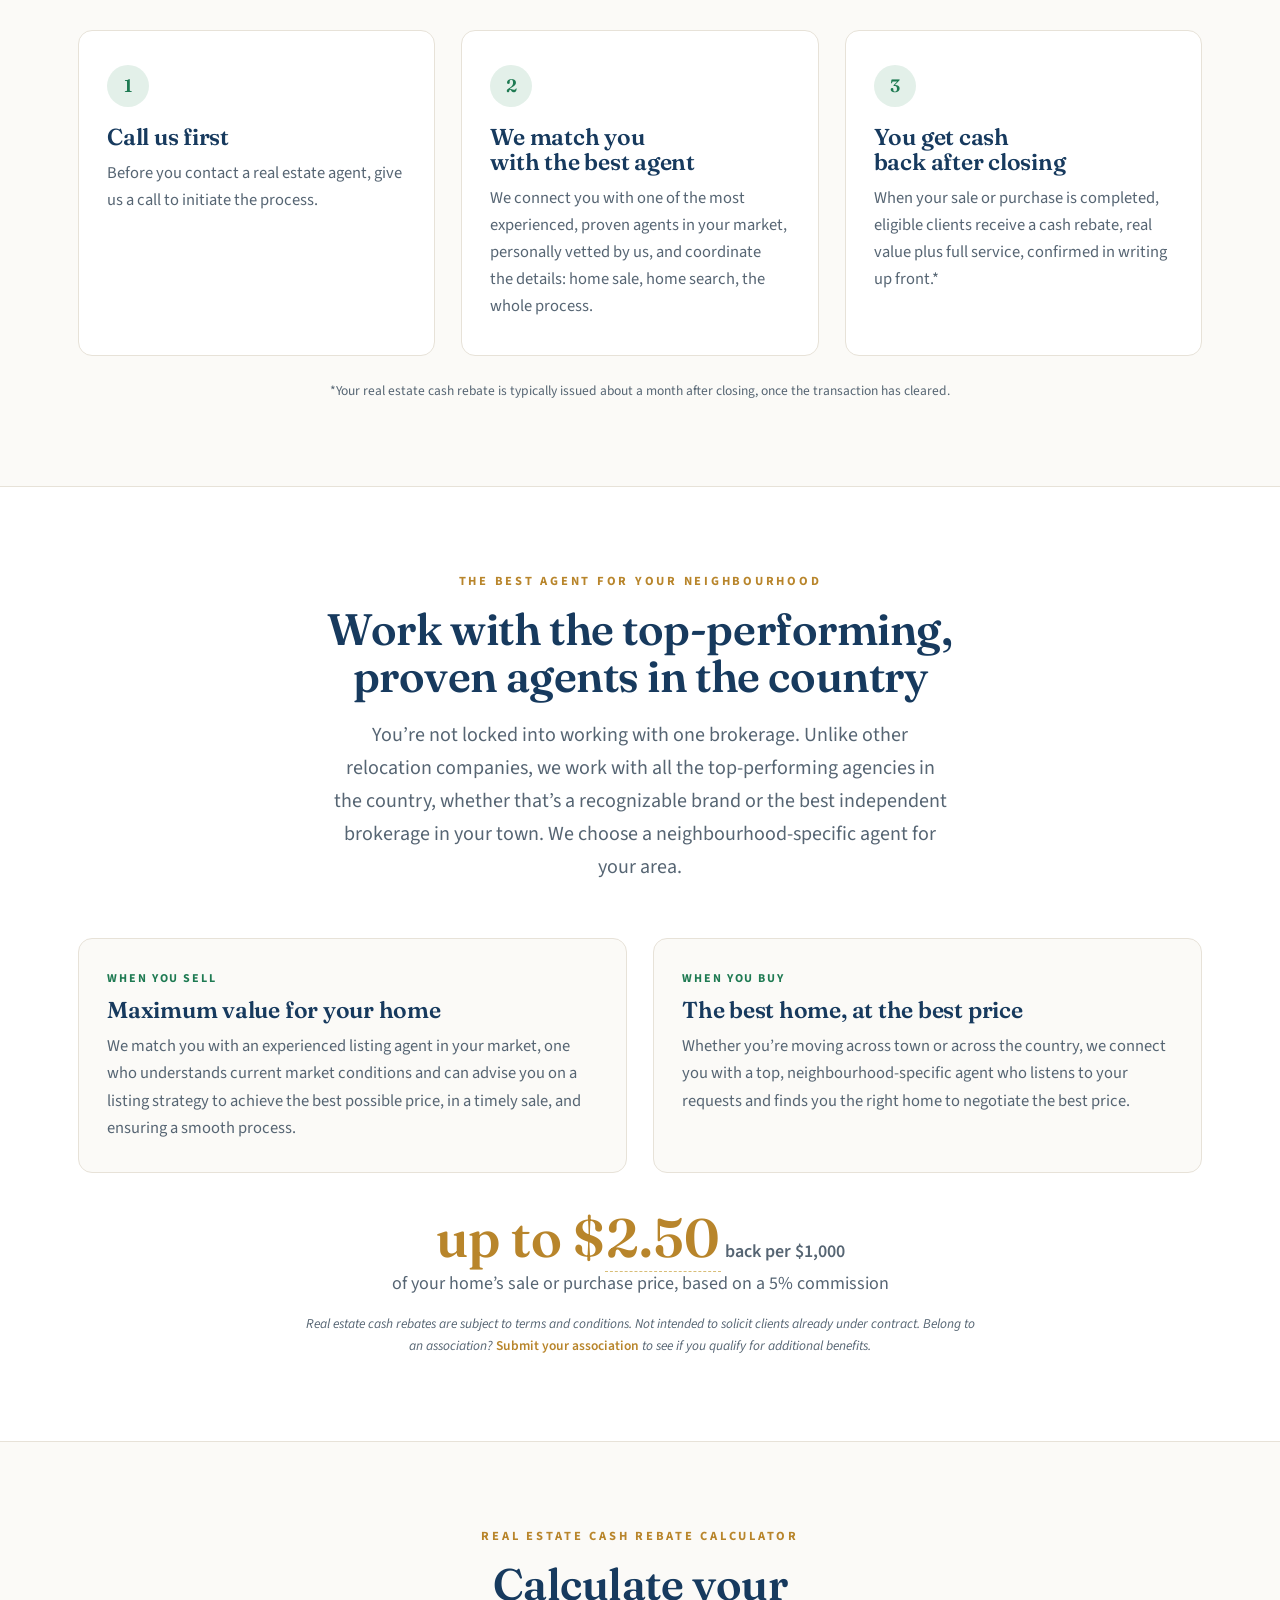
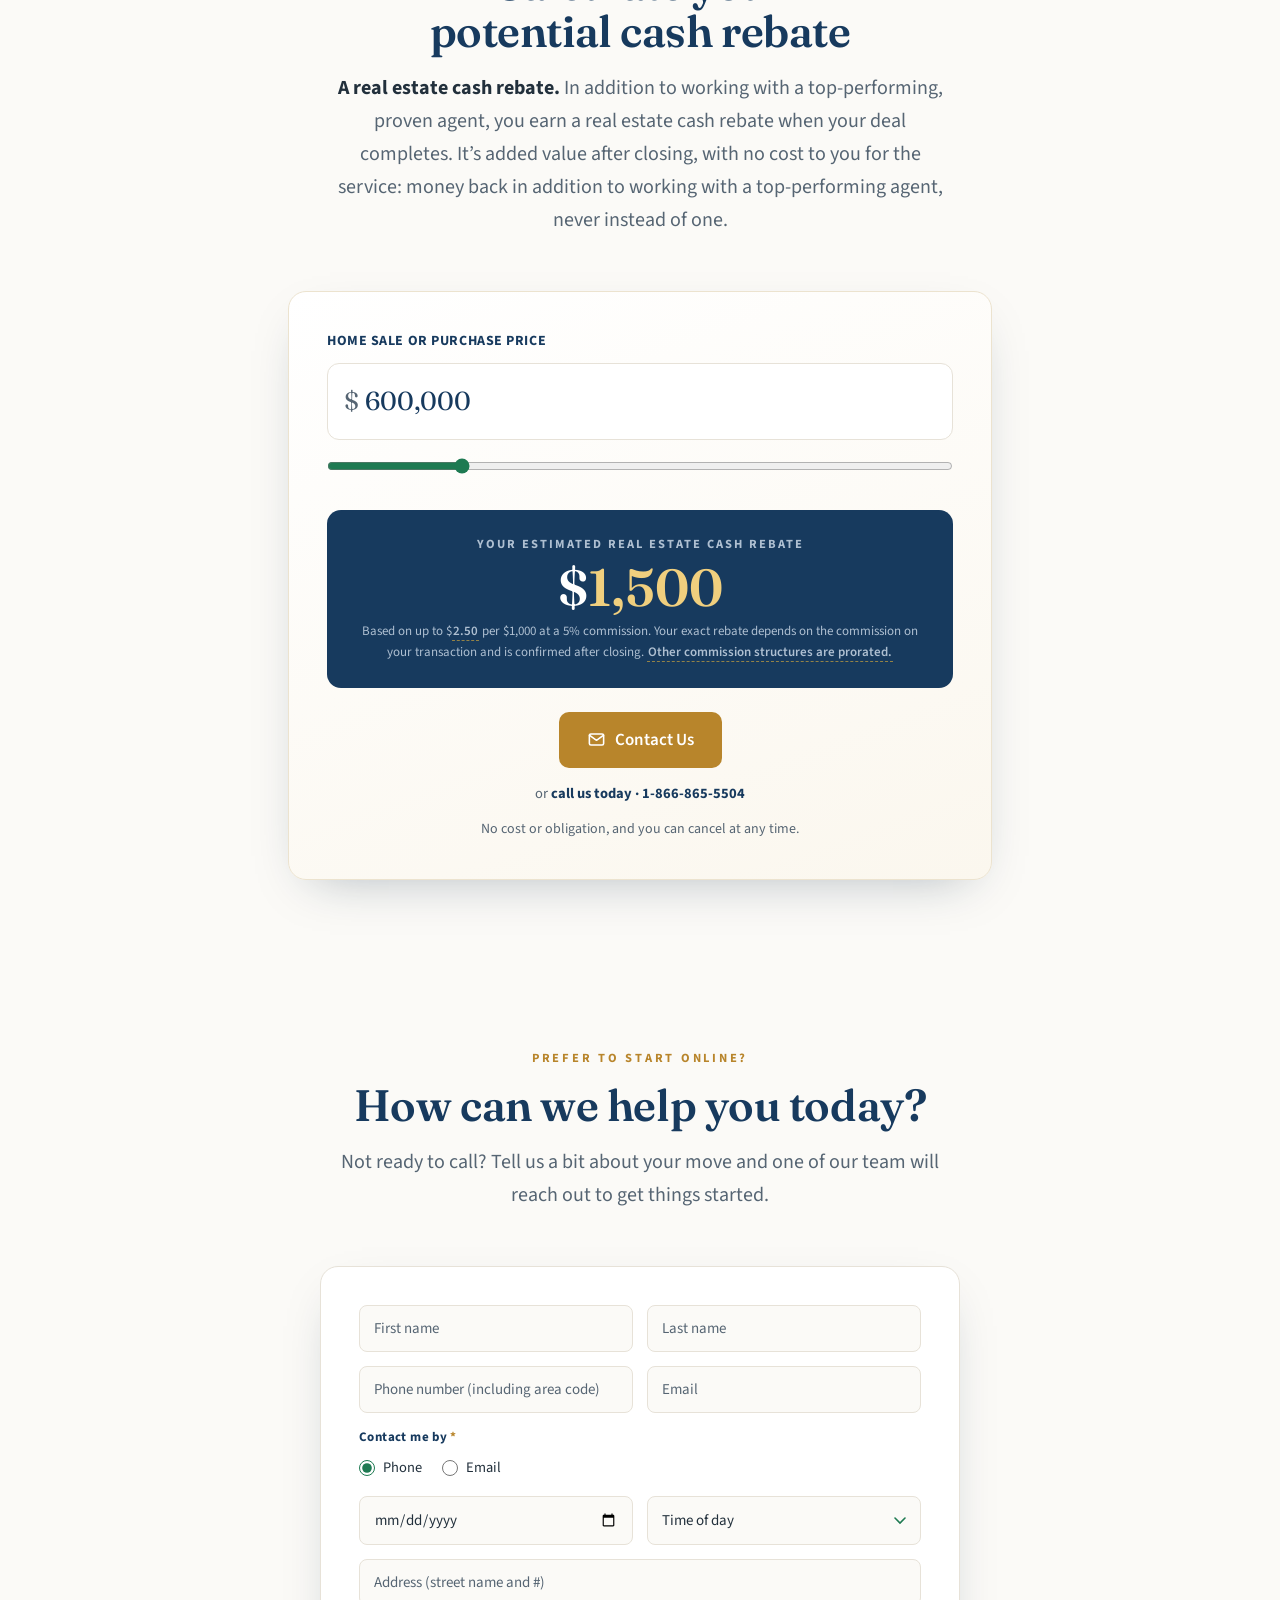
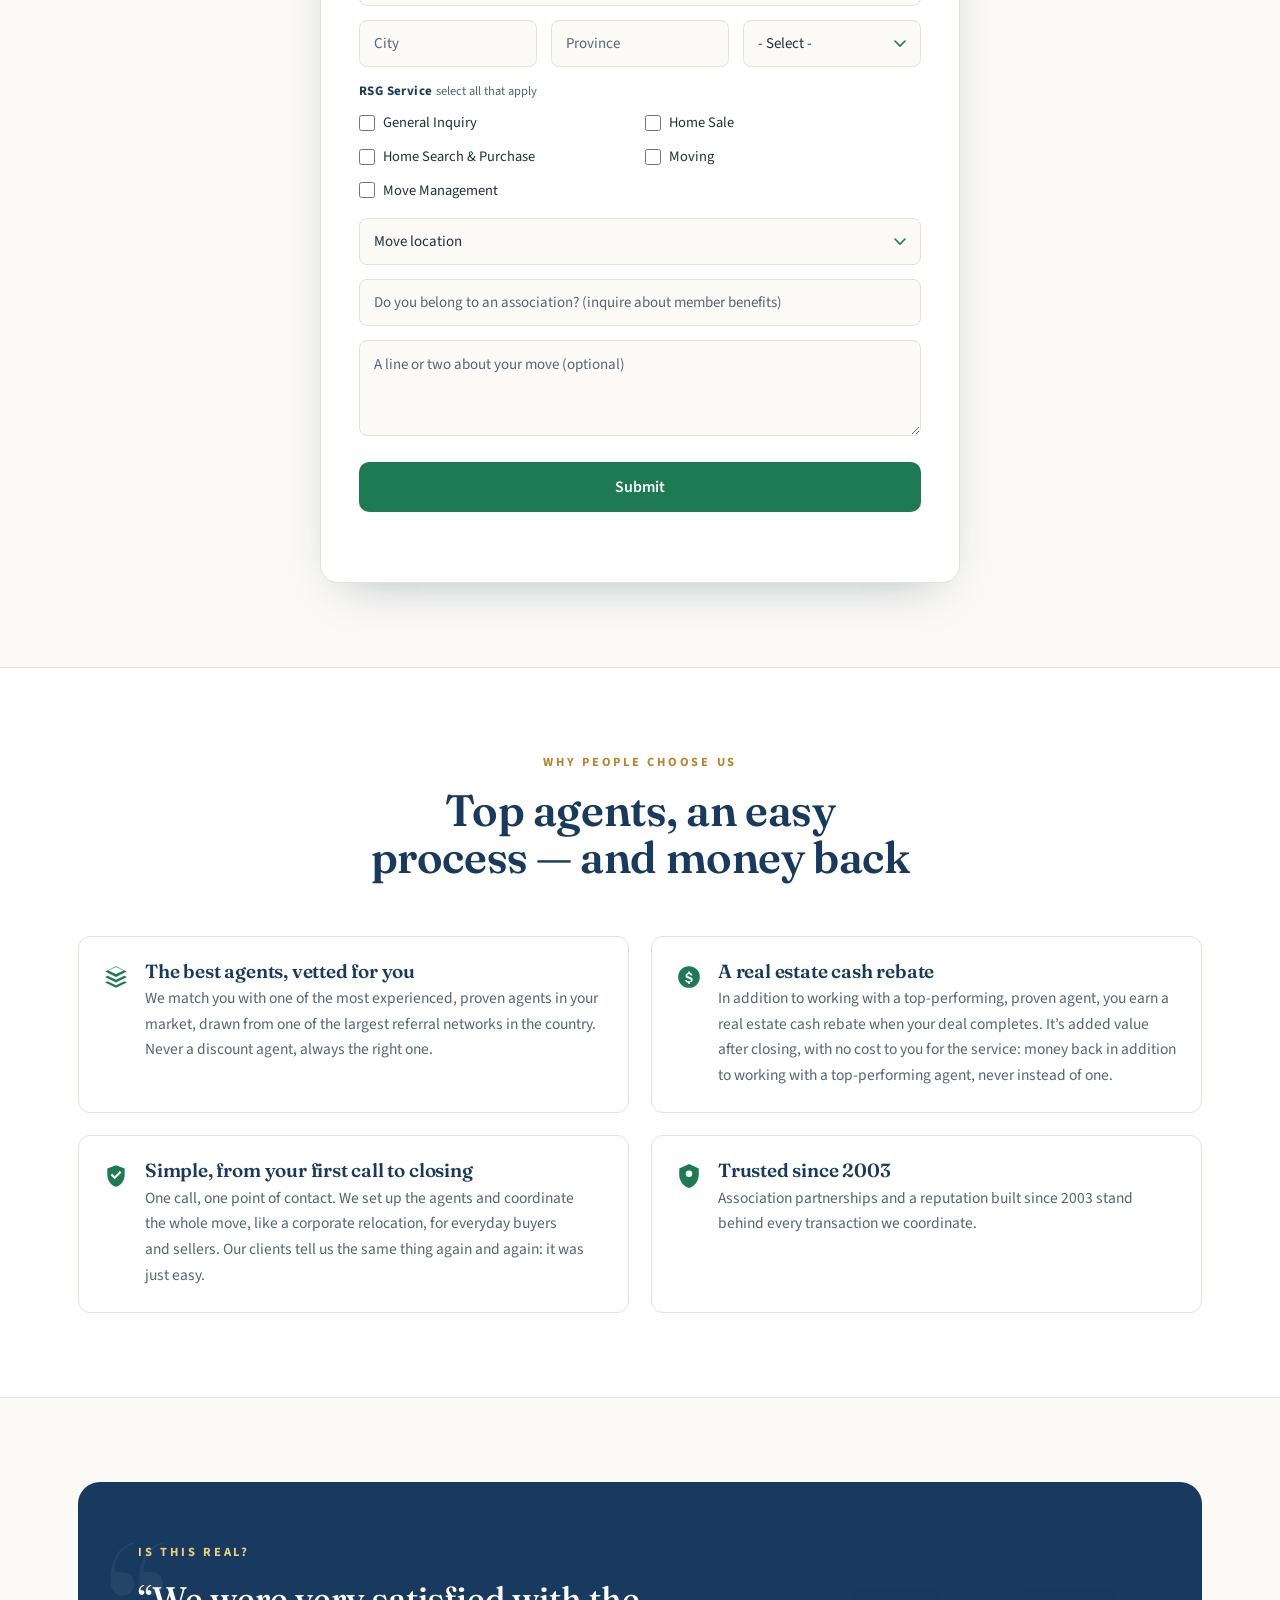
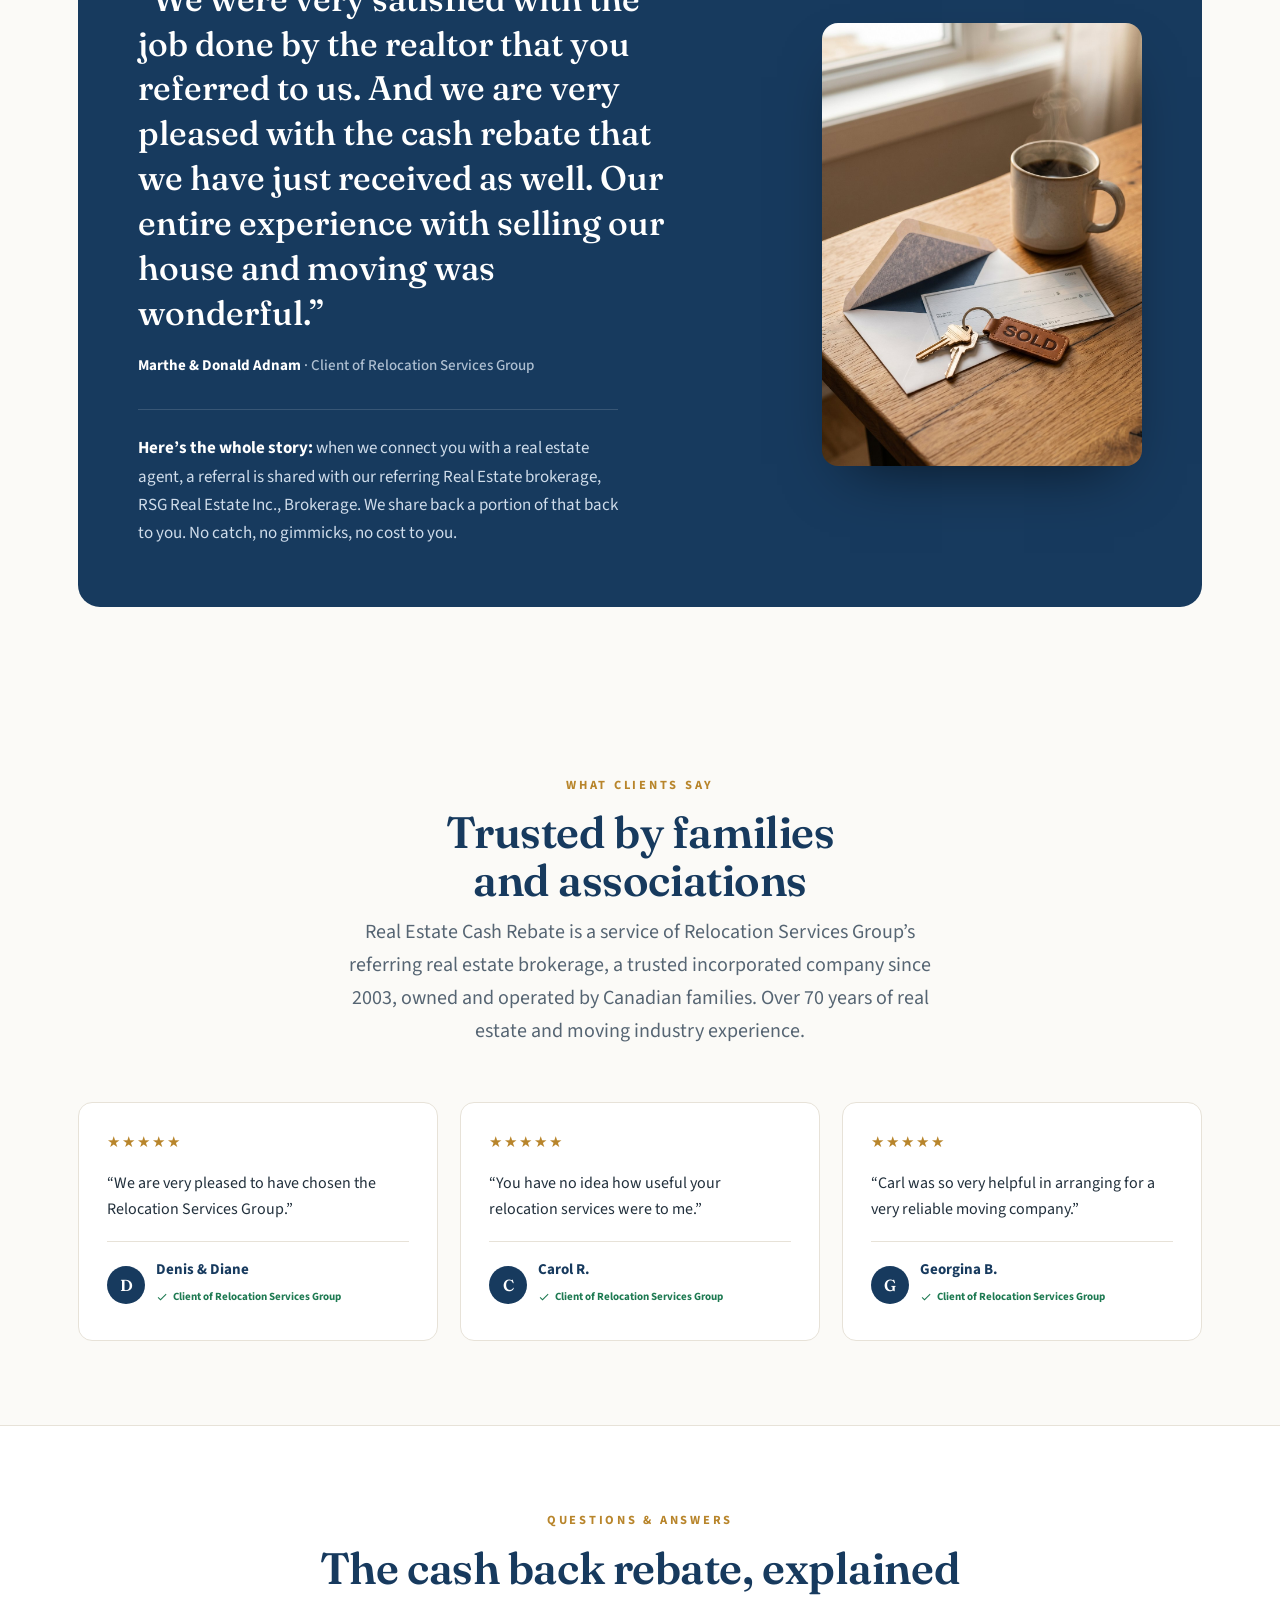
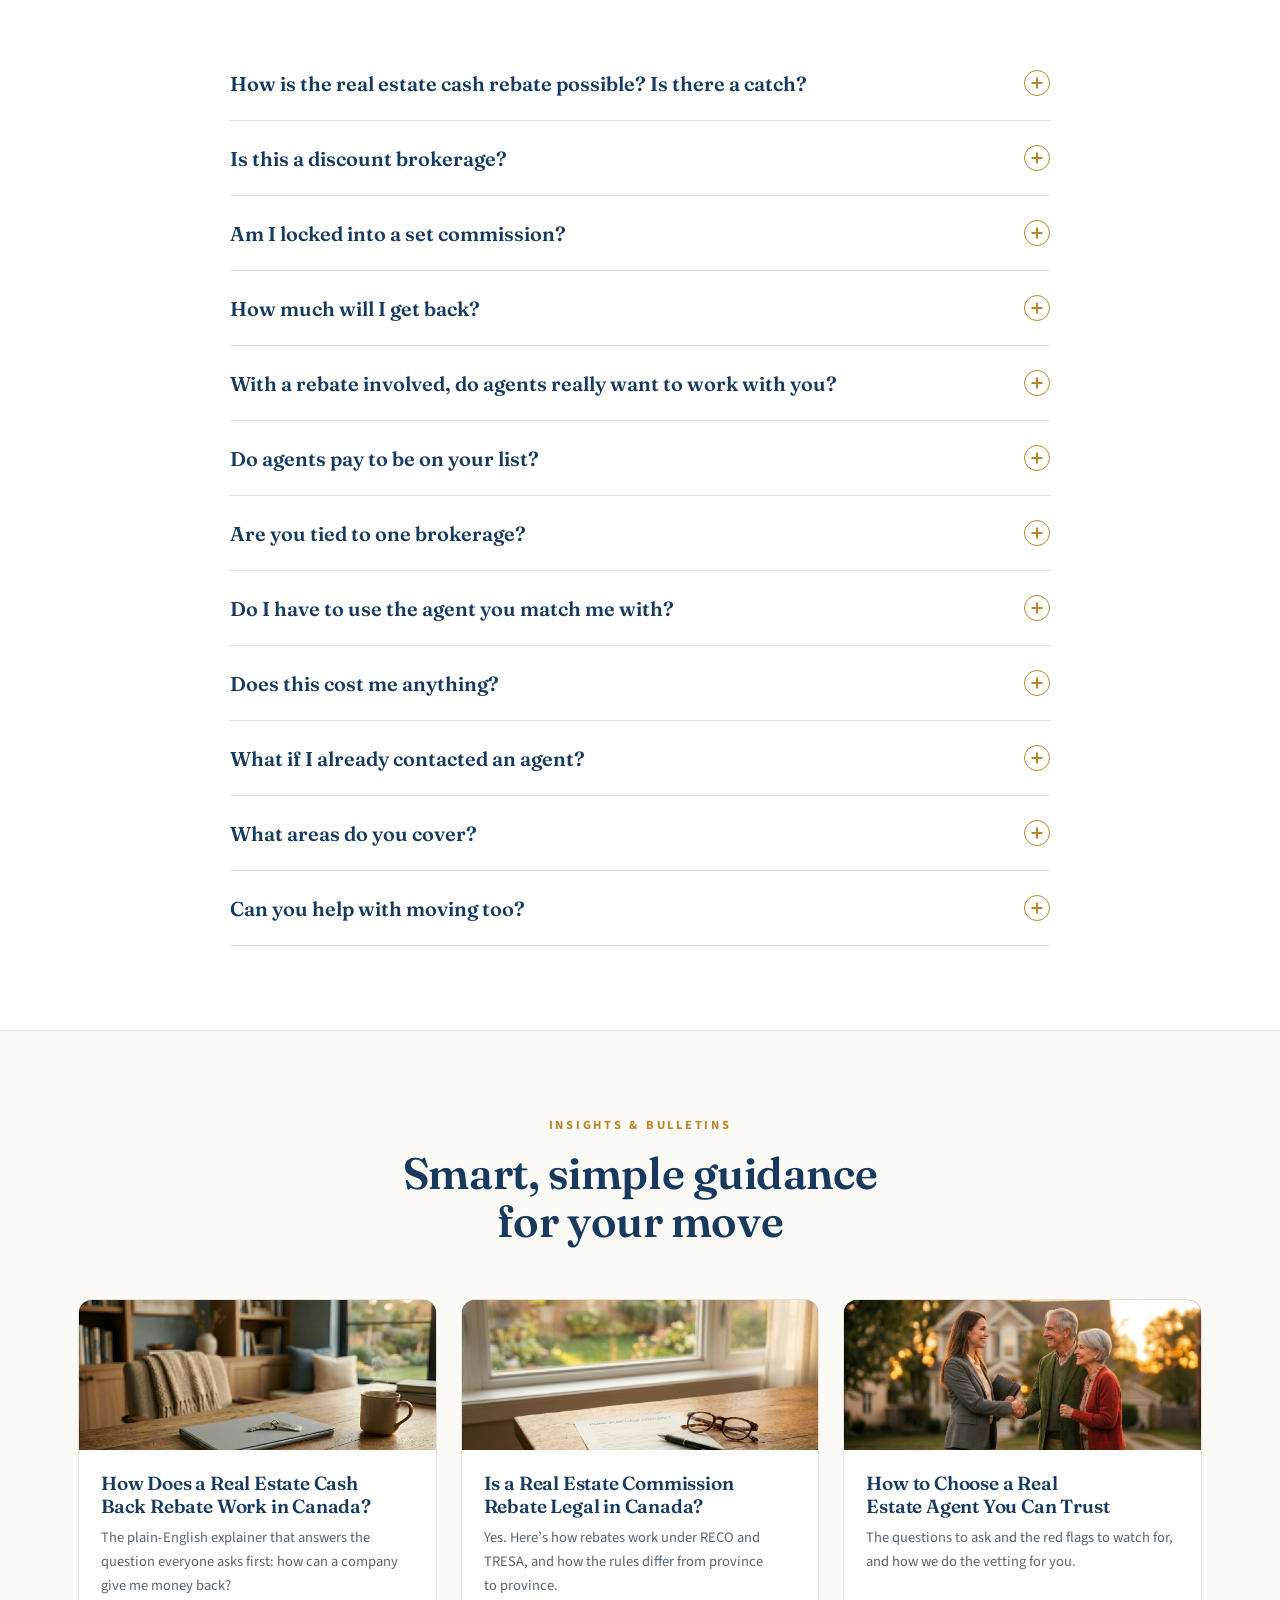
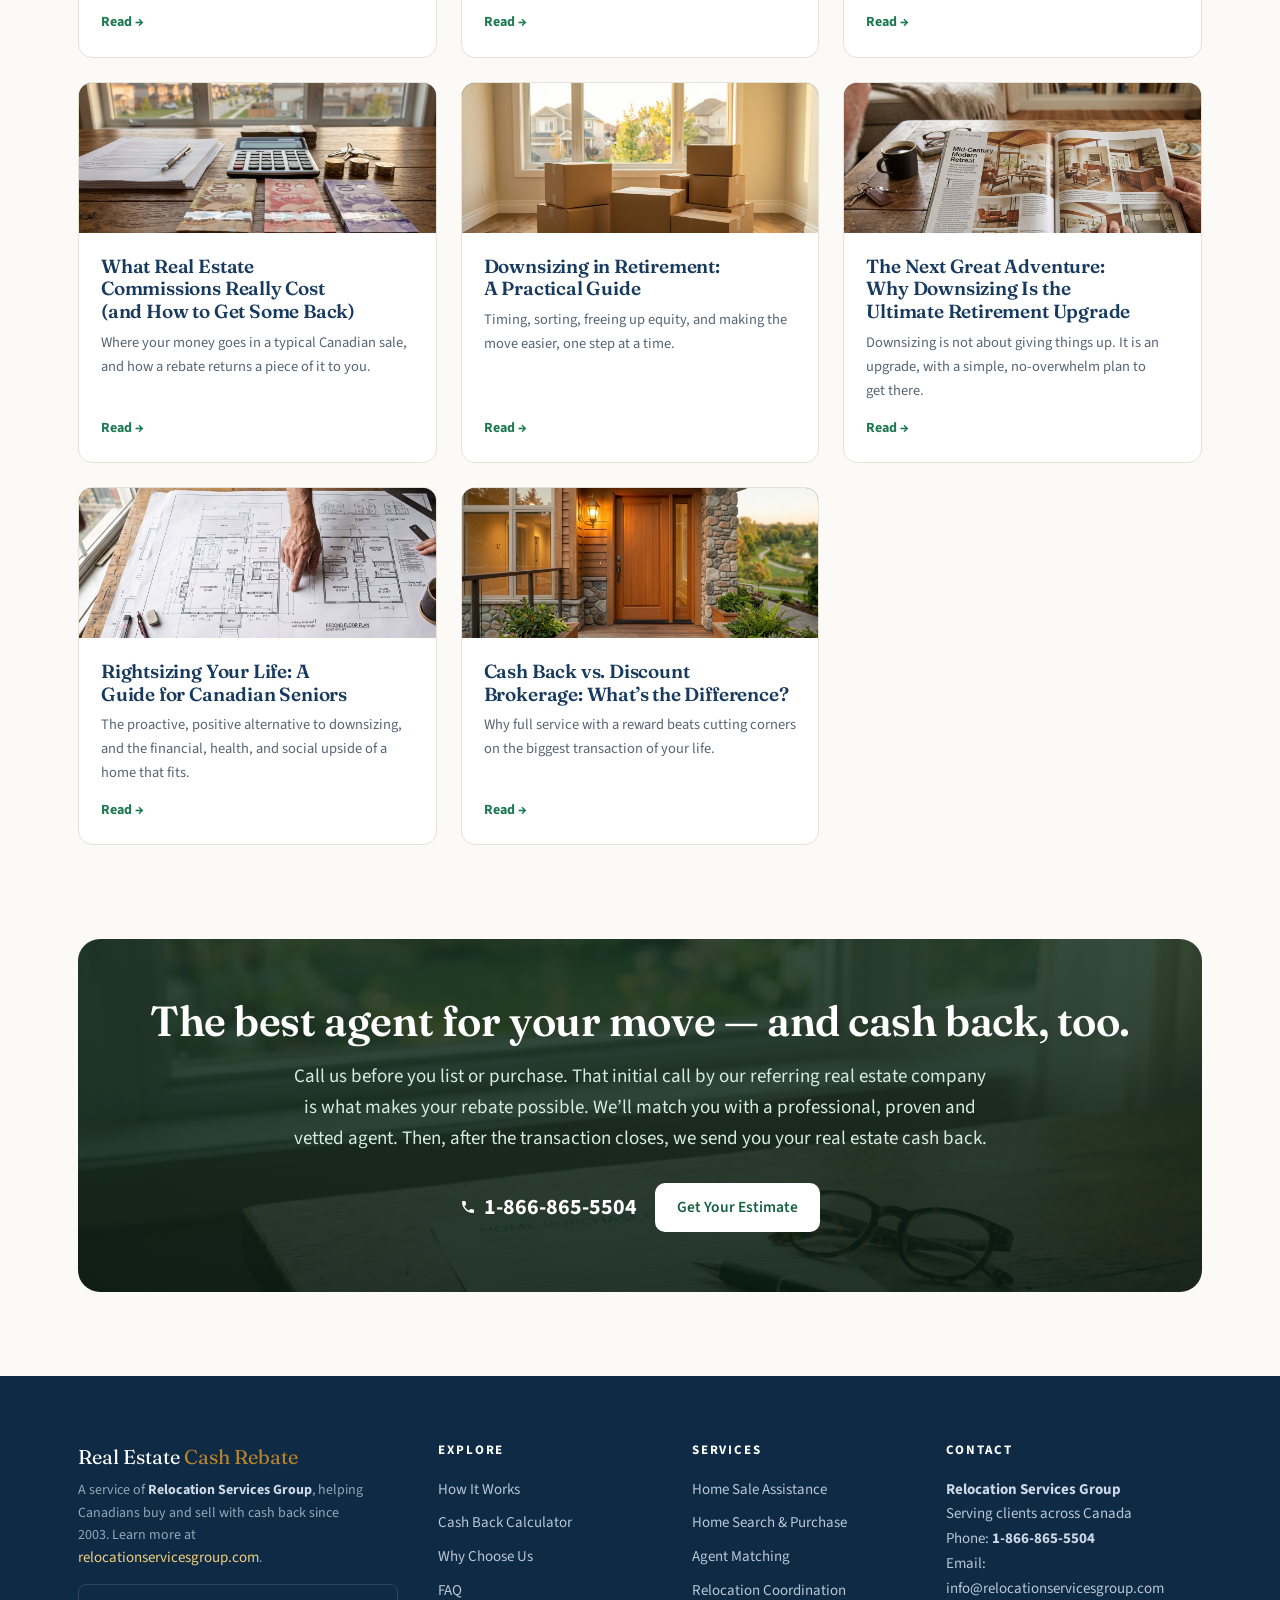
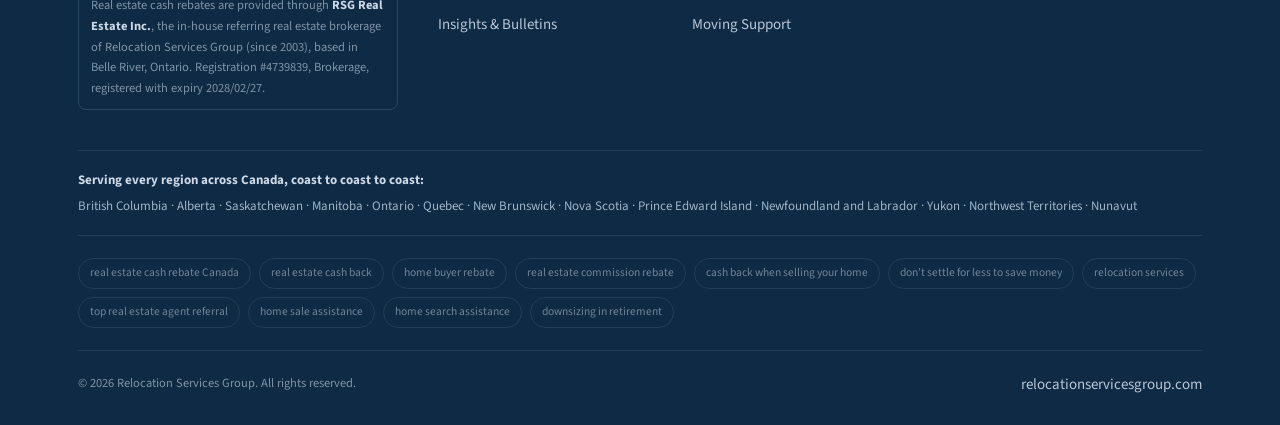
==== commit 68e6852b: "Rewrite H1 to lead with Canada and mention real estate explicitly" ====
--- a/index.html
+++ b/index.html
@@ -364,7 +364,7 @@
     <div class="hero-grid">
     <div class="reveal in">
       <div class="eyebrow">Real Estate Cash Rebate &#183; Since 2003</div>
-      <h1>Real estate cash back across Canada, with <em>the best agents</em>.</h1>
+      <h1>Work with the best agents in Canada &#8212; <em>and get cash back on your real estate</em>, too.</h1>
       <p class="tagline">You don&#8217;t settle for less to save money.</p>
       <p class="lead">Since 2003, Relocation Services Group has matched Canadians with the most experienced, top-performing real estate agents across Canada, vetted and proven, backed by a team with over 70 years of combined industry experience. Call us before you list or decide to purchase, and we&#8217;ll connect you with the right one. Eligible clients will receive a real estate cash rebate after closing: real value plus real expertise, never a discount in disguise.</p>
       <div class="hero-actions">
